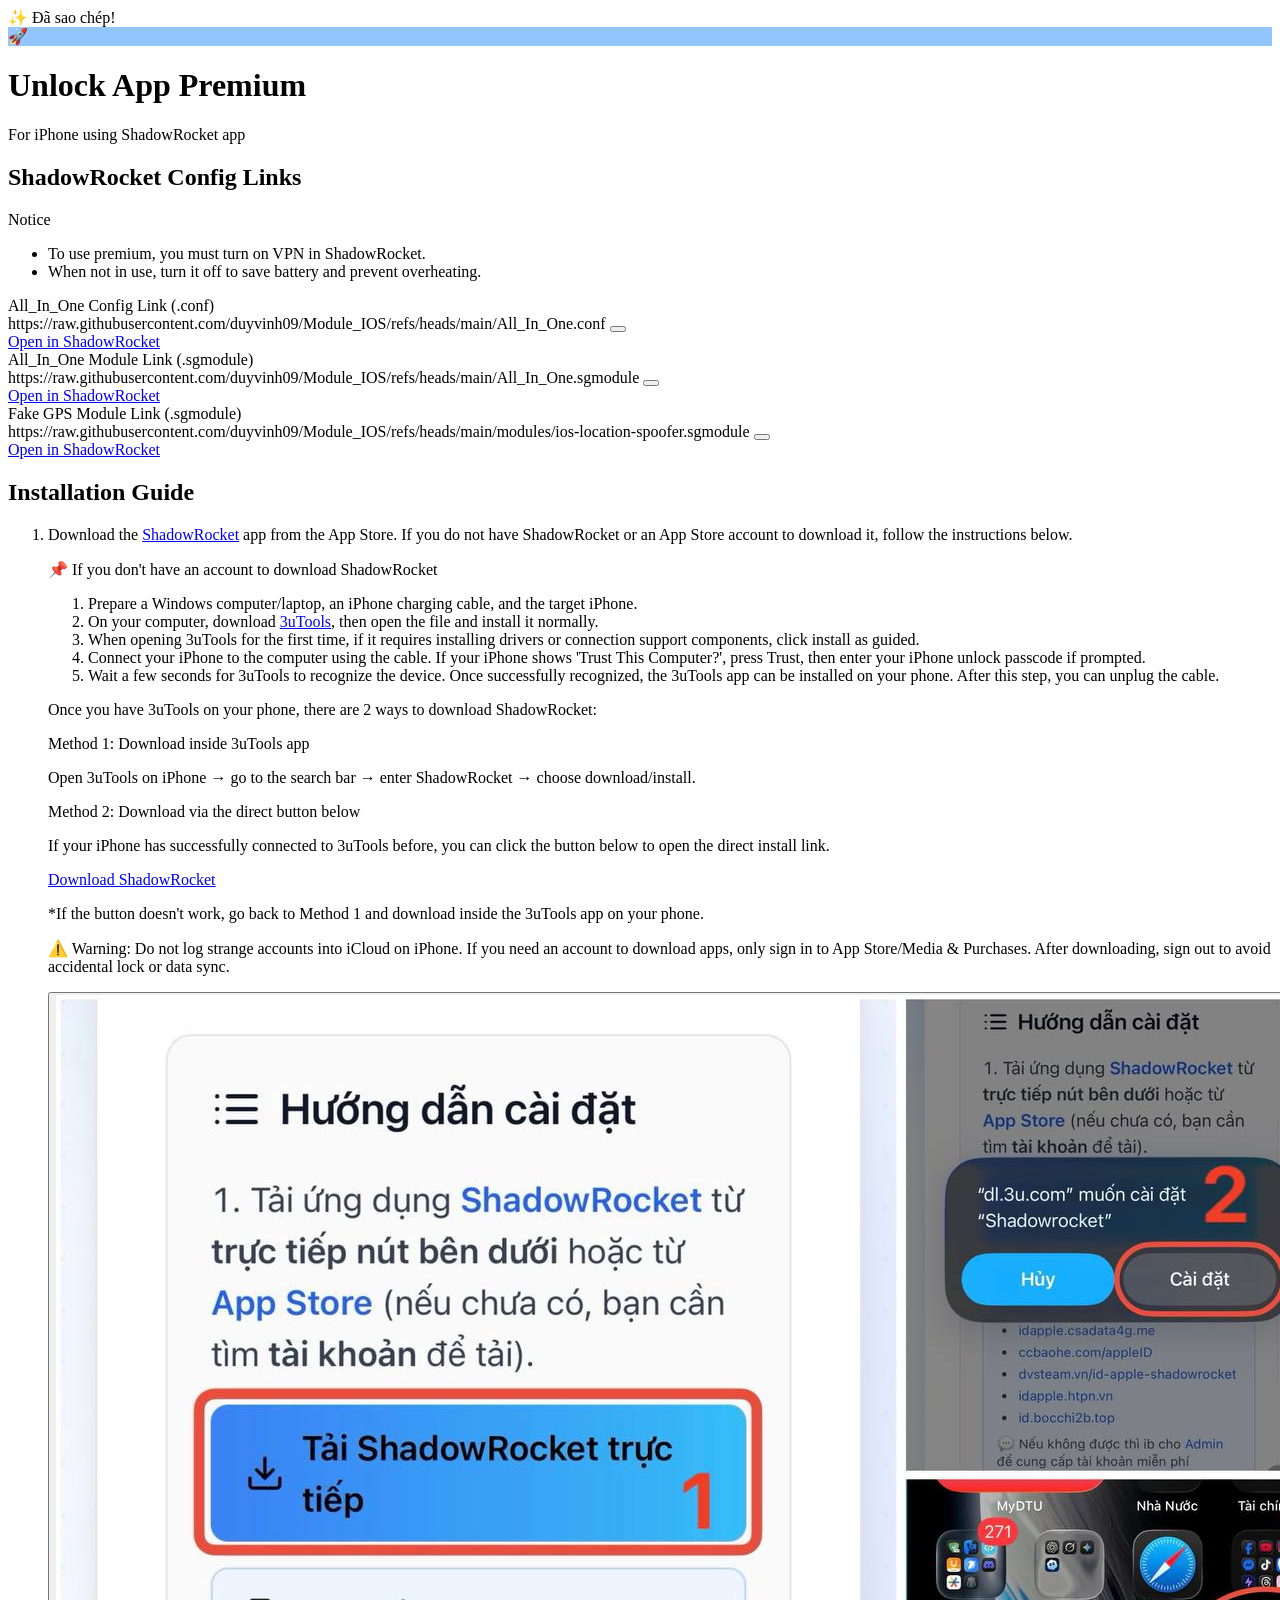
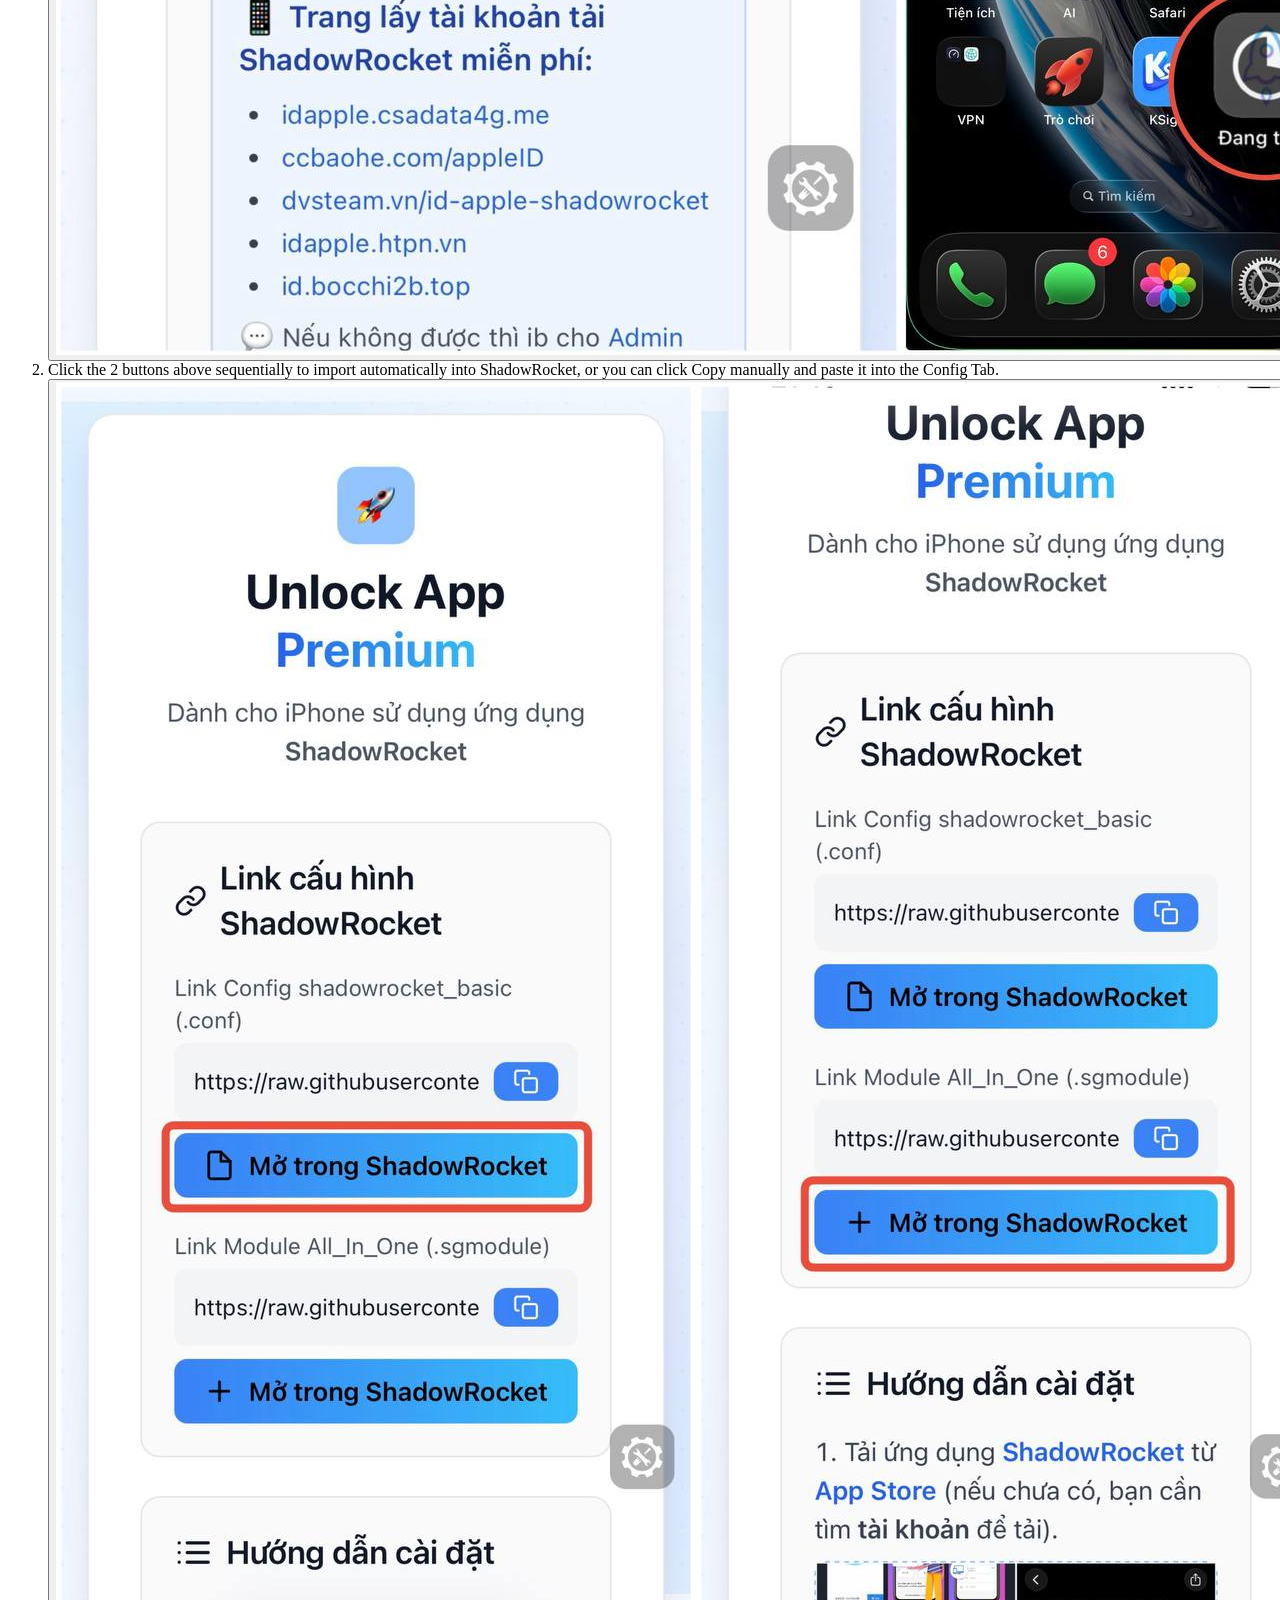
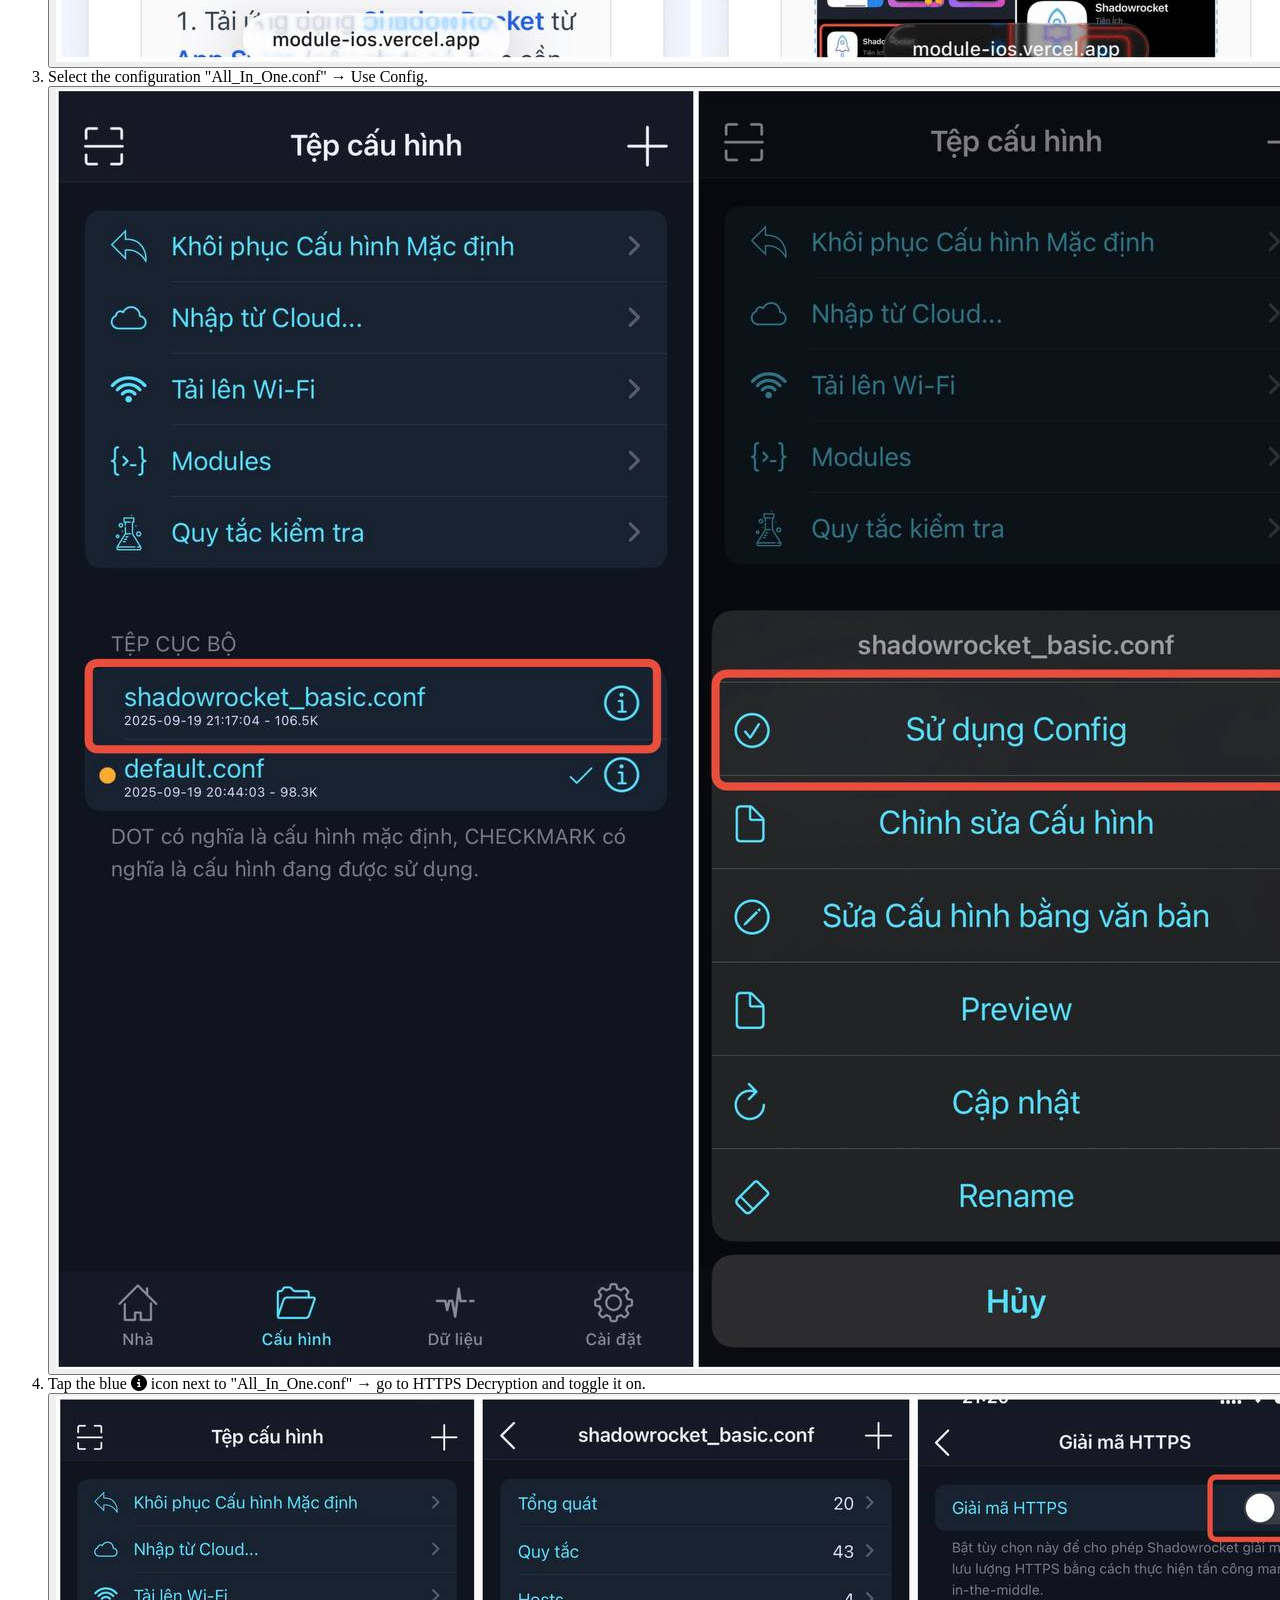
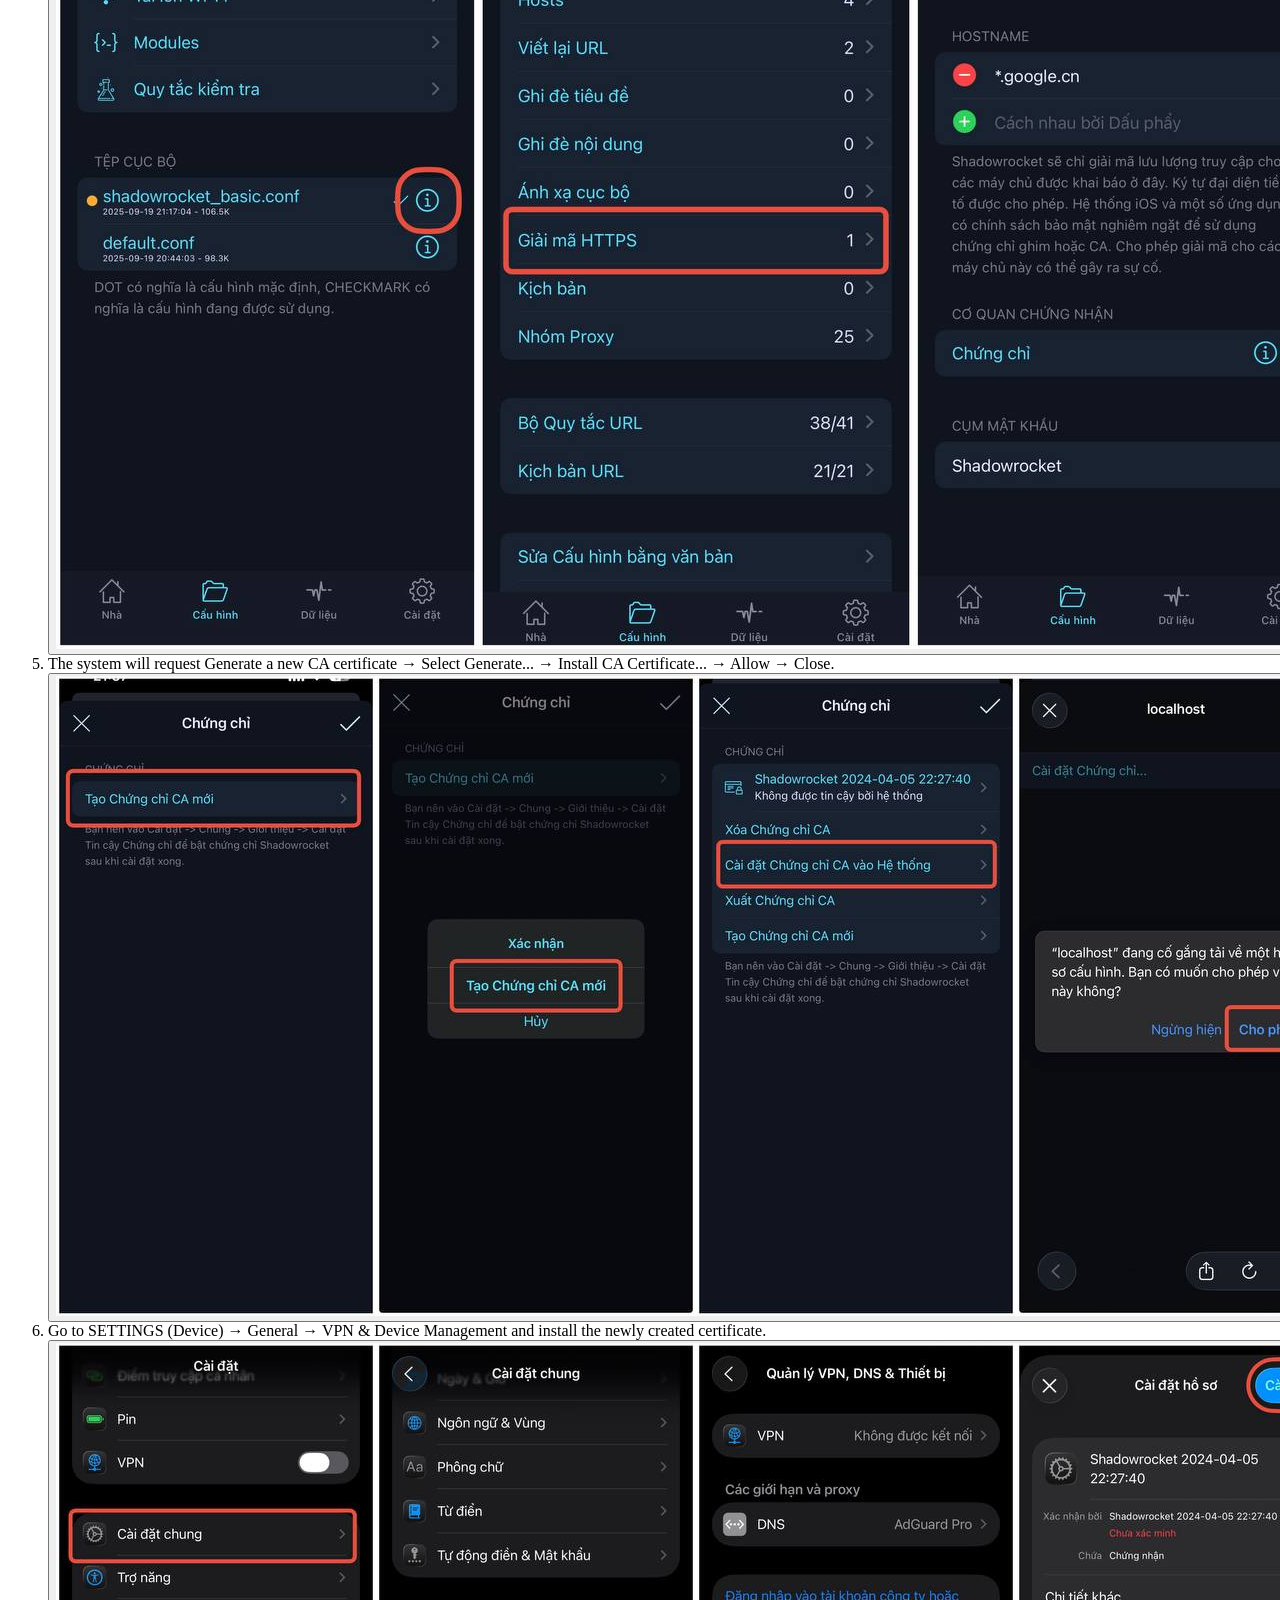
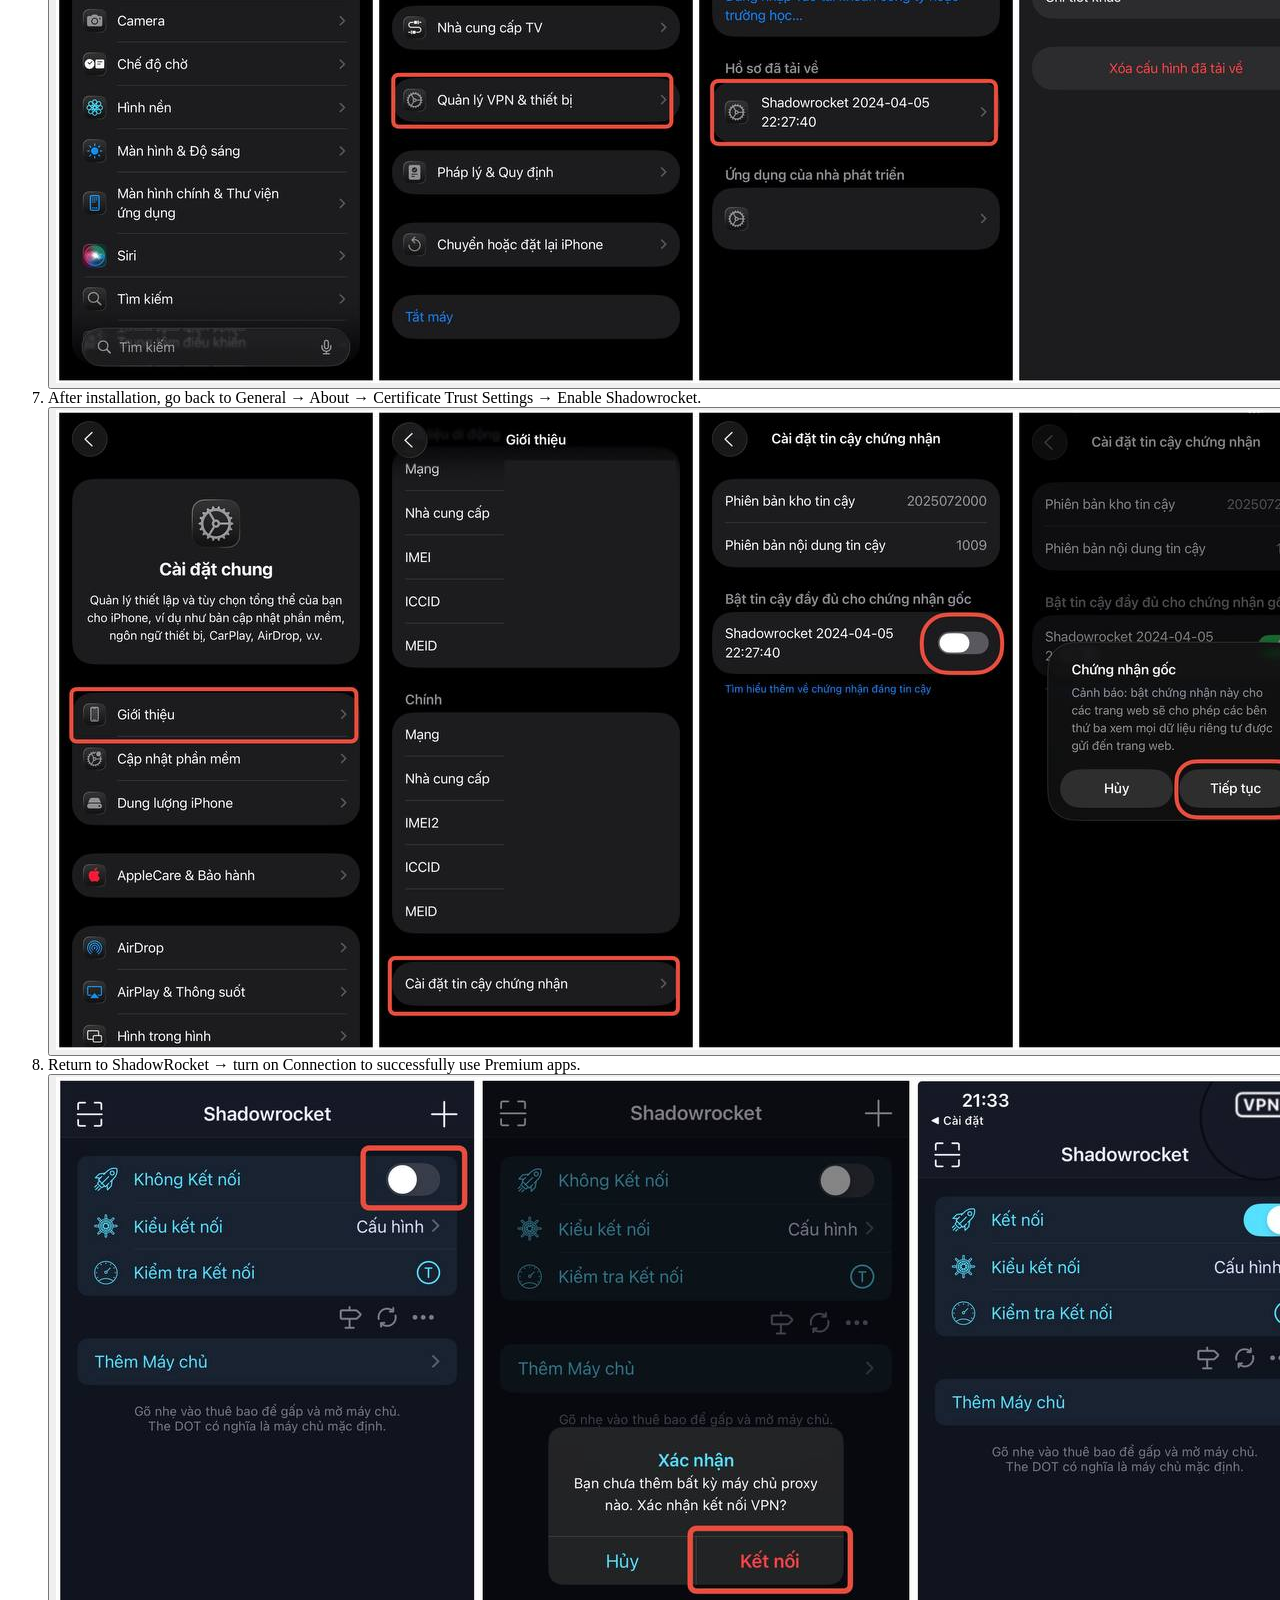
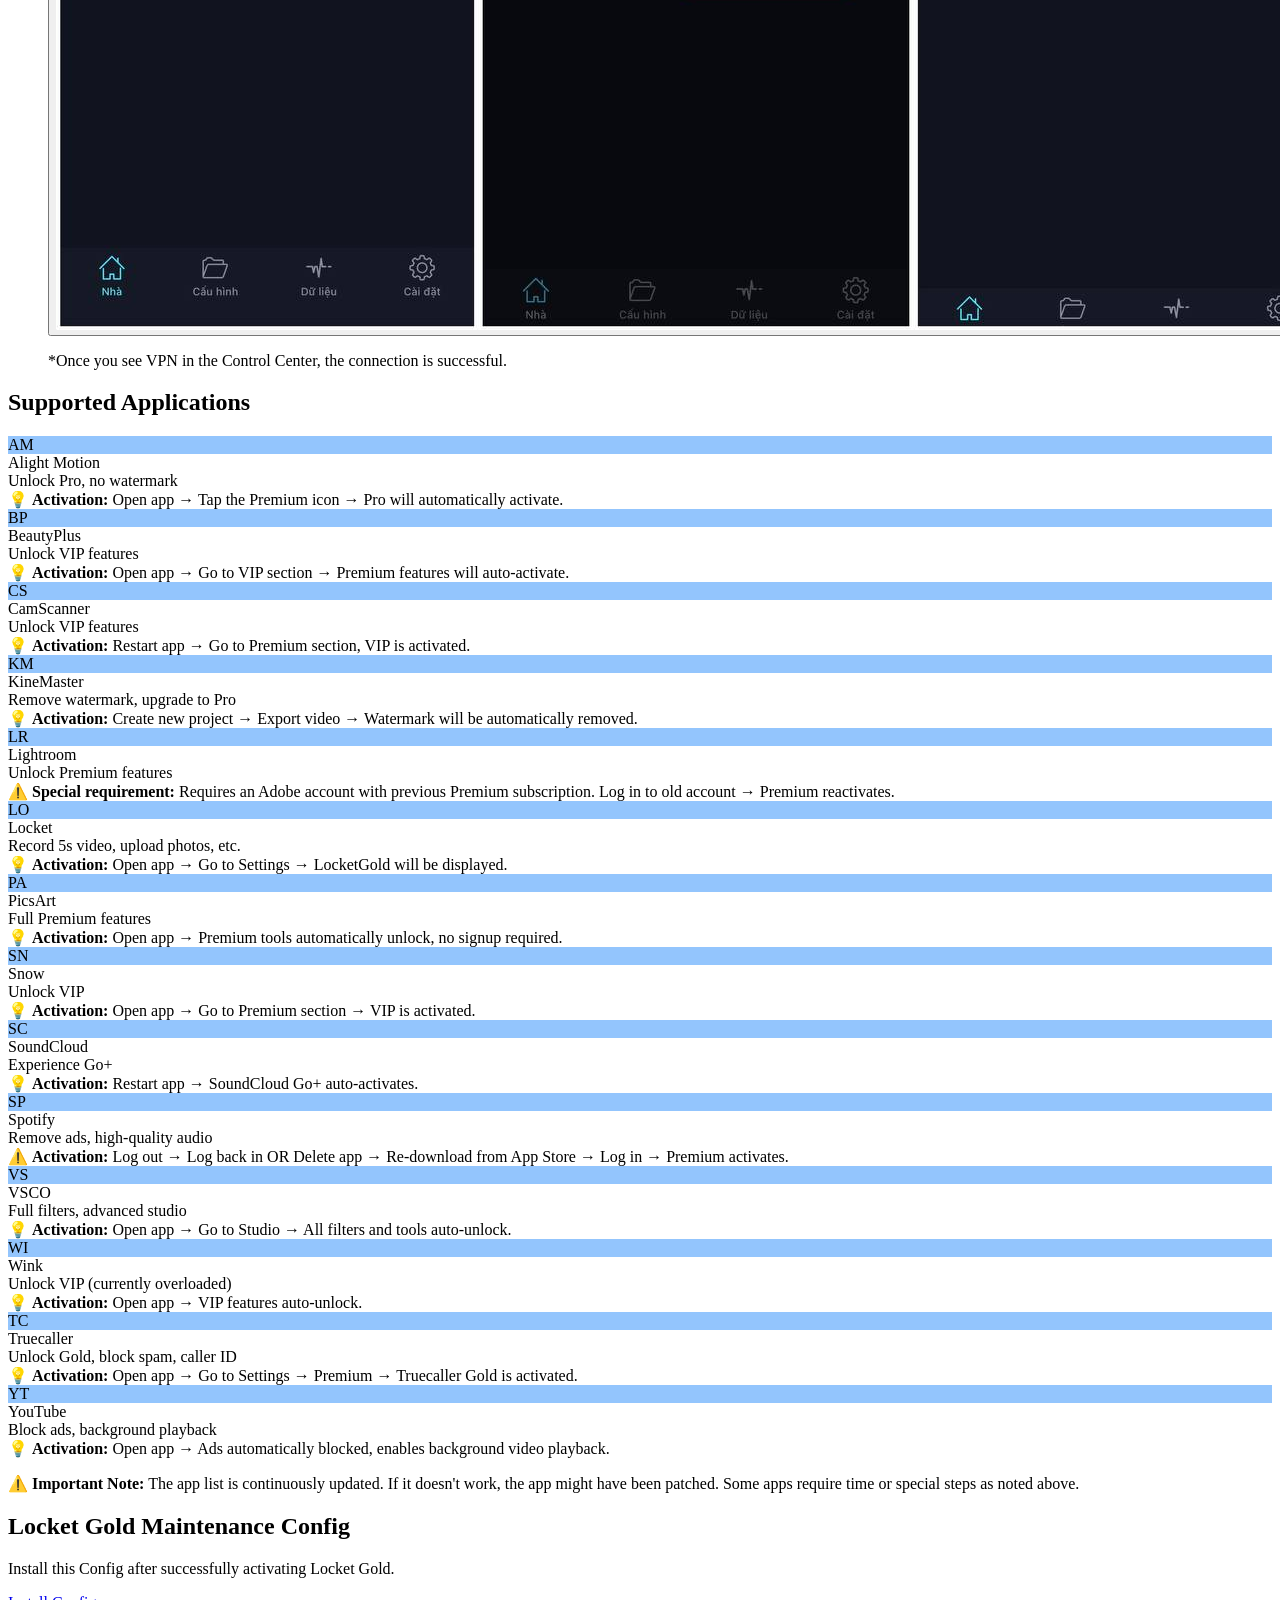
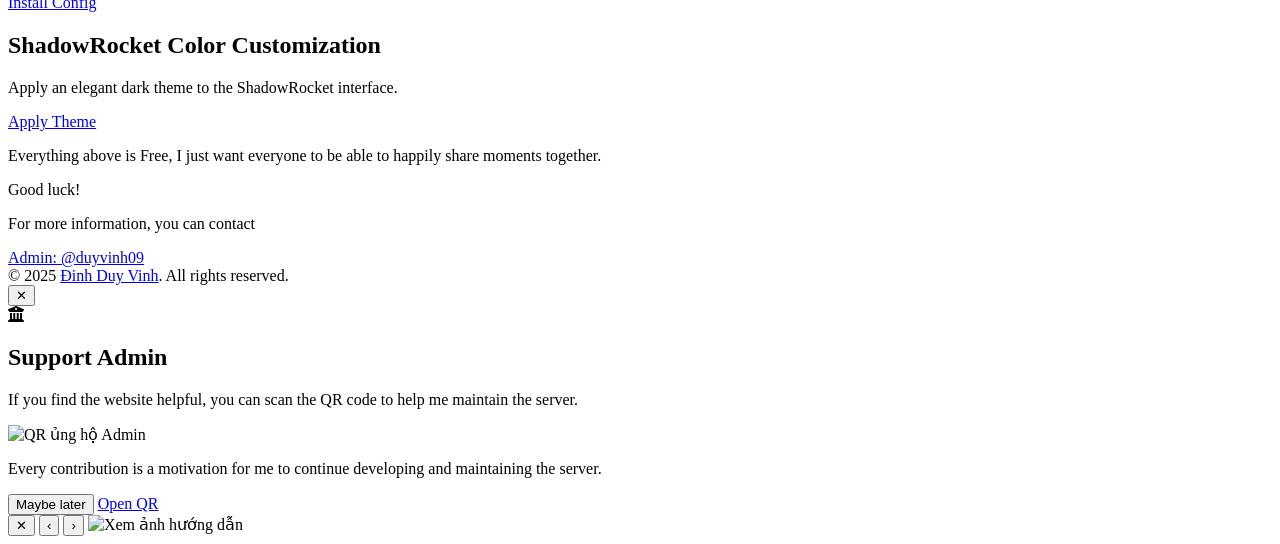
==== index.html @ 84448307 "Replace repository contents with duyvinh09/Module_IOS Copy source main at 9adf3abb4385c85129bcd87008" ====
<!DOCTYPE html>
<html lang="vi">
<head>
    <meta charset="UTF-8">
    <meta name="viewport" content="width=device-width, initial-scale=1.0">
    <title data-i18n="page-title">Unlock App Premium bằng ShadowRocket</title>
    <meta name="description" content="Hướng dẫn Unlock App Premium trên iPhone bằng ShadowRocket với link Config và Module.">
    <meta name="theme-color" content="#2563eb">
    <link rel="icon" type="image/png" href="./assets/img/shadowrocket.webp"/>
    <script src="https://cdn.tailwindcss.com"></script>
    <link href="https://unpkg.com/aos@2.3.1/dist/aos.css" rel="stylesheet">
    <script src="https://unpkg.com/aos@2.3.1/dist/aos.js"></script>
    <script src="https://unpkg.com/feather-icons"></script>
    <link rel="stylesheet" href="https://cdnjs.cloudflare.com/ajax/libs/font-awesome/6.4.0/css/all.min.css">
    <style>
        .copy-btn:hover {
            transform: scale(1.05);
        }
        .copy-btn:active {
            transform: scale(0.95);
        }
        :root {
            --all-in-app: #93c5fd; 
            --all-in-app-strong: #2563eb; 
            --yellow: #fcd34d; 
        }
    </style>
</head>
<body class="bg-gradient-to-b from-blue-50 via-white to-white min-h-screen text-gray-900">

    <!-- Decorative Background -->
    <div class="fixed inset-0 -z-10 overflow-hidden">
        <div class="absolute -top-24 -left-24 w-80 h-80 rounded-full bg-gradient-to-tr from-blue-200 to-sky-200 blur-3xl opacity-50"></div>
        <div class="absolute -bottom-28 -right-24 w-96 h-96 rounded-full bg-gradient-to-tr from-sky-200 to-indigo-200 blur-3xl opacity-50"></div>
        <div class="absolute top-1/3 -right-16 w-64 h-64 rounded-full bg-gradient-to-br from-indigo-200 to-blue-200 blur-3xl opacity-40"></div>
        <div class="absolute inset-0 opacity-30" style="background-image: radial-gradient(circle at 1px 1px, rgba(37,99,235,0.15) 1px, transparent 0); background-size: 24px 24px;"></div>
    </div>

    <!-- Toast Notification -->
    <div id="toast" class="fixed bottom-6 left-1/2 -translate-x-1/2 z-50">
        <div id="toastContent" class="opacity-0 translate-y-2 transition-all duration-300">
            <div class="pointer-events-none bg-gradient-to-r from-blue-500 to-sky-400 text-black rounded-full px-4 py-2 shadow-xl ring-1 ring-blue-300/60 flex items-center gap-2">
                <span class="text-lg">✨</span>
                <span id="toastMessage" class="text-sm font-semibold">Đã sao chép!</span>
            </div>
        </div>
    </div>
    
    <div class="relative z-10 max-w-md mx-auto px-4 py-16">
        <div class="bg-white rounded-2xl p-8 shadow-xl border border-gray-200" data-aos="fade-up">
            <div class="text-center mb-8">
                <div class="mx-auto mb-3 w-12 h-12 rounded-xl flex items-center justify-center" style="background-color: var(--all-in-app)">
                    <span class="text-2xl">🚀</span>
                </div>
                <h1 class="text-3xl font-bold mb-2 text-gray-900">Unlock App <span class="bg-clip-text text-transparent bg-gradient-to-r from-blue-600 to-sky-400">Premium</span></h1>
                <p class="text-gray-600" data-i18n="subtitle">Dành cho iPhone sử dụng ứng dụng <span class="font-semibold">ShadowRocket</span></p>
            </div>

            <div class="space-y-6">
                <!-- Links (Config & Module) -->
                <div class="bg-gray-50 rounded-xl p-5 border border-gray-200">
                    <h2 class="text-xl font-semibold mb-4 flex items-center text-gray-900">
                        <i data-feather="link" class="mr-2"></i> <span data-i18n="config-title">Link cấu hình ShadowRocket</span>
                    </h2>
                    <div class="space-y-5">
                        <!-- Notice -->
                        <div class="rounded-xl p-4 border border-amber-200 bg-amber-50">
                            <div class="flex items-start">
                                <div class="mt-0.5 mr-3">
                                    <div class="w-6 h-6 rounded-md flex items-center justify-center" style="background-color: var(--yellow)">
                                        <i data-feather="alert-triangle" class="w-4 h-4 text-black"></i>
                                    </div>
                                </div>
                                <div class="text-sm text-gray-800">
                                    <p class="font-semibold mb-1" data-i18n="note-title">Lưu ý</p>
                                    <ul class="list-disc pl-5 space-y-1">
                                        <li data-i18n="note-1">Muốn sử dụng premium thì <span class="font-semibold">phải bật VPN trong ShadowRocket</span>.</li>
                                        <li data-i18n="note-2">Không dùng nữa thì <span class="font-semibold">tắt đi</span> để tránh hao pin và nóng máy.</li>
                                    </ul>
                                </div>
                            </div>
                        </div>

                        <!-- Config link -->
                        <div>
                            <label class="block text-sm text-gray-700 font-semibold mb-1" data-i18n="link-all-in-one">Link Config All_In_One (.conf)</label>
                            <div class="flex items-center bg-gray-100 rounded-lg p-3">
                                <span class="flex-1 overflow-x-auto text-sm">https://raw.githubusercontent.com/duyvinh09/Module_IOS/refs/heads/main/All_In_One.conf</span>
                                <button class="copy-btn ml-2 bg-blue-500 hover:bg-blue-600 focus:ring-2 focus:ring-blue-300 focus:outline-none text-white px-3 py-1 rounded-lg transition-all" onclick="copyToClipboard('https://raw.githubusercontent.com/duyvinh09/Module_IOS/refs/heads/main/All_In_One.conf')">
                                    <i data-feather="copy" class="w-4 h-4"></i>
                                </button>
                            </div>
                            <a href="shadowrocket://config/add/https://raw.githubusercontent.com/duyvinh09/Module_IOS/refs/heads/main/All_In_One.conf" class="mt-2 w-full bg-gradient-to-r from-blue-500 to-sky-400 hover:from-blue-600 hover:to-sky-500 focus:ring-2 focus:ring-blue-300 focus:outline-none text-black font-semibold py-2 px-4 rounded-lg transition-all inline-flex items-center justify-center gap-2">
                                <i data-feather="file" class="w-5 h-5"></i>
                                <span data-i18n="btn-open-sr">Mở trong ShadowRocket</span>
                            </a>
                        </div>

                        <!-- Module link -->
                        <div>
                            <label class="block text-sm text-gray-700 font-semibold mb-1" data-i18n="link-module-all">Link Module All_In_One (.sgmodule)</label>
                            <div class="flex items-center bg-gray-100 rounded-lg p-3">
                                <span class="flex-1 overflow-x-auto text-sm">https://raw.githubusercontent.com/duyvinh09/Module_IOS/refs/heads/main/All_In_One.sgmodule</span>
                                <button class="copy-btn ml-2 bg-blue-500 hover:bg-blue-600 focus:ring-2 focus:ring-blue-300 focus:outline-none text-white px-3 py-1 rounded-lg transition-all" onclick="copyToClipboard('https://raw.githubusercontent.com/duyvinh09/Module_IOS/refs/heads/main/All_In_One.sgmodule')">
                                    <i data-feather="copy" class="w-4 h-4"></i>
                                </button>
                            </div>
                            <a href="shadowrocket://install?module=https%3A%2F%2Fraw.githubusercontent.com%2Fduyvinh09%2FModule_IOS%2Frefs%2Fheads%2Fmain%2FAll_In_One.sgmodule" class="mt-2 w-full bg-gradient-to-r from-blue-500 to-sky-400 hover:from-blue-600 hover:to-sky-500 focus:ring-2 focus:ring-blue-300 focus:outline-none text-black font-semibold py-2 px-4 rounded-lg transition-all inline-flex items-center justify-center gap-2">
                                <i data-feather="plus" class="w-5 h-5"></i>
                                <span data-i18n="btn-open-sr">Mở trong ShadowRocket</span>
                            </a>
                        </div>
                        <div>
                            <label class="block text-sm text-gray-700 font-semibold mb-1" data-i18n="link-module-gps">Link Module Fake GPS (.sgmodule)</label>
                            <div class="flex items-center bg-gray-100 rounded-lg p-3">
                                <span class="flex-1 overflow-x-auto text-sm">https://raw.githubusercontent.com/duyvinh09/Module_IOS/refs/heads/main/modules/ios-location-spoofer.sgmodule</span>
                                <button class="copy-btn ml-2 bg-blue-500 hover:bg-blue-600 focus:ring-2 focus:ring-blue-300 focus:outline-none text-white px-3 py-1 rounded-lg transition-all" onclick="copyToClipboard('https://raw.githubusercontent.com/duyvinh09/Module_IOS/refs/heads/main/modules/ios-location-spoofer.sgmodule')">
                                    <i data-feather="copy" class="w-4 h-4"></i>
                                </button>
                            </div>
                            <a href="shadowrocket://install?module=https%3A%2F%2Fraw.githubusercontent.com%2Fduyvinh09%2FModule_IOS%2Frefs%2Fheads%2Fmain%2Fmodules%2Fios-location-spoofer.sgmodule" class="mt-2 w-full bg-gradient-to-r from-blue-500 to-sky-400 hover:from-blue-600 hover:to-sky-500 focus:ring-2 focus:ring-blue-300 focus:outline-none text-black font-semibold py-2 px-4 rounded-lg transition-all inline-flex items-center justify-center gap-2">
                                <i data-feather="plus" class="w-5 h-5"></i>
                                <span data-i18n="btn-open-sr">Mở trong ShadowRocket</span>
                            </a>
                        </div>
                    </div>
                </div>

                <!-- Instruction Steps -->
                <div class="bg-gray-50 rounded-xl p-5 border border-gray-200">
                    <h2 class="text-xl font-semibold mb-4 flex items-center text-gray-900">
                        <i data-feather="list" class="mr-2"></i> <span data-i18n="guide-title">Hướng dẫn cài đặt</span>
                    </h2>
                    <ol class="space-y-6 list-decimal list-inside">
                        
                        <li class="text-gray-700">
                            <span data-i18n="step-1">Tải ứng dụng <a href="https://apps.apple.com/app/id932747118" target="_blank" rel="noopener noreferrer" class="font-semibold text-blue-600">ShadowRocket</a> từ <span class="font-semibold text-blue-600">App Store</span>. Nếu máy bạn chưa có ShadowRocket hoặc chưa có tài khoản App Store để tải, hãy làm theo hướng dẫn bên dưới.</span>

                            <div class="mt-4 rounded-xl p-4 border border-blue-200 bg-blue-50">
                                <p class="text-sm font-semibold text-blue-800 mb-2" data-i18n="no-acc-title">
                                    📌 Trường hợp chưa có tài khoản để tải ShadowRocket
                                </p>

                                <ol class="list-decimal pl-5 space-y-2 text-sm text-gray-700">
                                    <li data-i18n="no-acc-1">Chuẩn bị <span class="font-semibold">máy tính Windows</span> hoặc laptop, <span class="font-semibold">dây cáp sạc iPhone</span> và điện thoại iPhone cần cài.</li>
                                    <li data-i18n="no-acc-2">Trên máy tính, tải phần mềm <a href="https://www.3u.com/" target="_blank" rel="noopener noreferrer" class="font-semibold text-blue-600 hover:underline">3uTools</a> về máy tính, sau đó mở file vừa tải và cài đặt như bình thường.</li>
                                    <li data-i18n="no-acc-3">Khi mở 3uTools lần đầu, nếu phần mềm yêu cầu cài thêm <span class="font-semibold">driver</span> hoặc thành phần hỗ trợ kết nối iPhone, hãy bấm cài đặt theo hướng dẫn của 3uTools.</li>
                                    <li data-i18n="no-acc-4">Dùng dây cáp kết nối iPhone với máy tính. Trên iPhone nếu hiện thông báo <span class="font-semibold">“Tin cậy máy tính này?”</span> thì bấm <span class="font-semibold text-blue-600">Tin cậy</span>, sau đó nhập mật khẩu mở khóa iPhone nếu máy yêu cầu.</li>
                                    <li data-i18n="no-acc-5">Chờ vài giây để 3uTools nhận thiết bị. Khi 3uTools đã nhận iPhone thành công, app 3uTools trên điện thoại có thể được cài về máy. Sau bước này bạn có thể rút dây cáp khỏi máy tính.</li>
                                </ol>

                                <div class="mt-4 p-3 bg-white rounded-lg border border-blue-100">
                                    <p class="text-sm font-semibold text-gray-800 mb-2" data-i18n="after-3u-title">
                                        Sau khi đã có 3uTools trên điện thoại, bạn có 2 cách để tải ShadowRocket:
                                    </p>

                                    <div class="space-y-3 text-sm text-gray-700">
                                        <div>
                                            <p class="font-semibold text-blue-700" data-i18n="method-1-title">Cách 1: Tải trong app 3uTools</p>
                                            <p data-i18n="method-1-desc">Mở app <span class="font-semibold">3uTools</span> trên iPhone → vào ô tìm kiếm → nhập <span class="font-semibold">ShadowRocket</span> → chọn tải/cài đặt app.</p>
                                        </div>

                                        <div>
                                            <p class="font-semibold text-blue-700" data-i18n="method-2-title">Cách 2: Tải bằng nút trực tiếp bên dưới</p>
                                            <p data-i18n="method-2-desc">Nếu iPhone của bạn đã từng kết nối 3uTools thành công, bạn có thể bấm nút bên dưới để mở link cài đặt trực tiếp.</p>
                                        </div>
                                    </div>

                                    <a href="itms-services://?action=download-manifest&url=https://dl.3u.com/plist/2025/09/28/1759023053857_696086.plist" class="mt-3 w-full bg-gradient-to-r from-blue-500 to-sky-400 hover:from-blue-600 hover:to-sky-500 focus:ring-2 focus:ring-blue-300 focus:outline-none text-black font-semibold py-2 px-4 rounded-lg transition-all inline-flex items-center justify-center gap-2">
                                        <i data-feather="download" class="w-5 h-5"></i>
                                        <span data-i18n="btn-dl-sr">Tải ShadowRocket</span>
                                    </a>

                                    <p class="text-xs text-gray-500 italic mt-2" data-i18n="dl-note-fail">
                                        *Nếu bấm nút không chạy, hãy quay lại Cách 1 và tải trong app 3uTools trên điện thoại.
                                    </p>
                                </div>

                                <div class="mt-4 p-3 bg-amber-50 rounded-lg border border-amber-200">
                                    <p class="text-xs text-amber-800" data-i18n="dl-warning">
                                        ⚠️ Lưu ý: Không nên đăng nhập tài khoản lạ vào mục iCloud trên iPhone. Nếu cần dùng tài khoản hỗ trợ tải app, chỉ đăng nhập trong phần App Store/Phương tiện & Mục mua, sau khi tải xong nên đăng xuất để tránh lỗi khóa máy hoặc đồng bộ dữ liệu ngoài ý muốn.
                                    </p>
                                </div>
                            </div>
                            <div class="mt-2 w-full rounded-lg border border-dashed border-blue-300 bg-blue-50/40 flex items-center justify-center text-xs text-gray-500">
                                <button type="button" class="block w-full" onclick="openImageModalAt(0)">
                                    <img src="./assets/steps/downloadShadowRocket.jpg" alt="Tải ShadowRocket" class="w-full h-auto max-h-64 object-contain rounded-lg">
                                </button>
                            </div>
                        </li>

                        <li class="text-gray-700">
                            <span data-i18n="step-2">Bấm vào lần lượt <span class="font-semibold text-blue-600">2 nút ở trên</span> để nhập tự động vào app <span class="font-semibold">ShadowRocket</span>, hoặc có thể bấm <span class="font-semibold">Sao chép</span> thủ công và dán vào ở <span class="font-semibold text-blue-600">Tab Cấu Hình</span>.</span>
                            <div class="mt-2 w-full rounded-lg border border-dashed border-blue-300 bg-blue-50/40 flex items-center justify-center text-xs text-gray-500">
                                <button type="button" class="block w-full" onclick="openImageModalAt(2)">
                                    <img src="./assets/steps/step2.jpg" alt="Hướng dẫn bước 2" class="w-full h-auto max-h-64 object-contain rounded-lg">
                                </button>
                            </div>
                        </li>
                        <li class="text-gray-700">
                            <span data-i18n="step-3">Chọn cấu hình <span class="font-semibold text-blue-600">"All_In_One.conf"</span> → <span class="font-semibold">Sử dụng Config</span>.</span>
                            <div class="mt-2 w-full rounded-lg border border-dashed border-blue-300 bg-blue-50/40 flex items-center justify-center text-xs text-gray-500">
                                <button type="button" class="block w-full" onclick="openImageModalAt(3)">
                                    <img src="./assets/steps/step3.jpg" alt="Hướng dẫn bước 3" class="w-full h-auto max-h-64 object-contain rounded-lg">
                                </button>
                            </div>
                        </li>
                        <li class="text-gray-700">
                            <span data-i18n="step-4">Nhấn vào biểu tượng chữ <i class="fas fa-info-circle text-blue-600"></i> màu xanh cạnh cấu hình <span class="font-semibold text-blue-600">"All_In_One.conf"</span> → vào mục <span class="font-semibold text-blue-600">Giải mã HTTPS</span> và bật <span class="font-semibold">Giải mã HTTPS</span> lên.</span>
                            <div class="mt-2 w-full rounded-lg border border-dashed border-blue-300 bg-blue-50/40 flex items-center justify-center text-xs text-gray-500">
                                <button type="button" class="block w-full" onclick="openImageModalAt(4)">
                                    <img src="./assets/steps/step4.jpg" alt="Hướng dẫn bước 4" class="w-full h-auto max-h-64 object-contain rounded-lg">
                                </button>
                            </div>
                        </li>
                        <li class="text-gray-700">
                            <span data-i18n="step-5">Hệ thống yêu cầu <span class="font-semibold text-blue-600">Tạo chứng chỉ CA mới</span> → Chọn <span class="font-semibold">Tạo chứng chỉ CA mới</span> → <span class="font-semibold">Cài đặt Chứng chỉ CA vào Hệ thống</span> → <span class="font-semibold">Cho phép</span> → <span class="font-semibold">Đóng</span>.</span>
                            <div class="mt-2 w-full rounded-lg border border-dashed border-blue-300 bg-blue-50/40 flex items-center justify-center text-xs text-gray-500">
                                <button type="button" class="block w-full" onclick="openImageModalAt(5)">
                                    <img src="./assets/steps/step5.jpg" alt="Hướng dẫn bước 5" class="w-full h-auto max-h-64 object-contain rounded-lg">
                                </button>
                            </div>
                        </li>
                        <li class="text-gray-700">
                            <span data-i18n="step-6">Vào <span class="font-semibold text-blue-600">CÀI ĐẶT (Trên máy)</span> → <span class="font-semibold">Cài đặt chung</span> → <span class="font-semibold text-blue-600">Quản lý VPN & Thiết bị</span> rồi tiến hành <span class="font-semibold">cài đặt chứng chỉ</span> vừa tạo.</span>
                            <div class="mt-2 w-full rounded-lg border border-dashed border-blue-300 bg-blue-50/40 flex items-center justify-center text-xs text-gray-500">
                                <button type="button" class="block w-full" onclick="openImageModalAt(6)">
                                    <img src="./assets/steps/step6.jpg" alt="Hướng dẫn bước 6" class="w-full h-auto max-h-64 object-contain rounded-lg">
                                </button>
                            </div>
                        </li>
                        <li class="text-gray-700">
                            <span data-i18n="step-7">Sau khi cài đặt xong, vào tiếp mục <span class="font-semibold text-blue-600">Cài đặt chung</span> → <span class="font-semibold">Giới thiệu</span> → <span class="font-semibold text-blue-600">Cài đặt tin cậy chứng nhận</span> → Sau đó <span class="font-semibold">bật mục Shadowrocket</span> mới tải lên.</span>
                            <div class="mt-2 w-full rounded-lg border border-dashed border-blue-300 bg-blue-50/40 flex items-center justify-center text-xs text-gray-500">
                                <button type="button" class="block w-full" onclick="openImageModalAt(7)">
                                    <img src="./assets/steps/step7.jpg" alt="Hướng dẫn bước 7" class="w-full h-auto max-h-64 object-contain rounded-lg">
                                </button>
                            </div>
                        </li>
                        <li class="text-gray-700">
                            <span data-i18n="step-8">Quay lại app <span class="font-semibold text-blue-600">ShadowRocket</span> → <span class="font-semibold">bật Kết nối</span> là sử dụng các app <span class="font-semibold text-blue-600">Premium</span> thành công.</span>
                            <div class="mt-2 w-full rounded-lg border border-dashed border-blue-300 bg-blue-50/40 flex items-center justify-center text-xs text-gray-500">
                                <button type="button" class="block w-full" onclick="openImageModalAt(8)">
                                    <img src="./assets/steps/step8.jpg" alt="Hướng dẫn bước 8" class="w-full h-auto max-h-64 object-contain rounded-lg">
                                </button>
                            </div>
                            <p class="text-xs text-gray-500 italic mt-2" data-i18n="step-8-note">*Sau khi thấy chữ <span class="font-semibold text-blue-600">VPN</span> trên <span class="text-blue-600">Trung tâm điều khiển</span> là đã kết nối thành công</p>
                        </li>
                    </ol>
                </div>
            </div>

            <!-- Supported Apps -->
            <div class="mt-6 bg-gray-50 rounded-xl p-5 border border-gray-200">
                <h2 class="text-xl font-semibold mb-4 flex items-center text-gray-900">
                    <i data-feather="smartphone" class="mr-2"></i> <span data-i18n="apps-title">Ứng dụng được hỗ trợ</span>
                </h2>
                <div class="grid grid-cols-1 gap-4">
                    <!-- Alight Motion -->
                    <div class="p-4 rounded-lg border border-gray-200 bg-white">
                        <div class="flex items-center gap-3 mb-2">
                            <div class="w-10 h-10 rounded-lg flex items-center justify-center text-sm font-bold" style="background-color: var(--all-in-app)">AM</div>
                            <div>
                                <div class="font-semibold text-gray-900">Alight Motion</div>
                                <div class="text-xs text-gray-600" data-i18n="app-am-desc">Mở khoá Pro, không watermark</div>
                            </div>
                        </div>
                        <div class="text-xs text-gray-500 bg-blue-50 p-2 rounded border-l-4 border-blue-300" data-i18n="app-am-act">
                            💡 <strong>Cách kích hoạt:</strong> Mở app → Bấm vào biểu tượng Premium → Sẽ tự động kích hoạt Pro.
                        </div>
                    </div>
                    
                    <!-- BeautyPlus -->
                    <div class="p-4 rounded-lg border border-gray-200 bg-white">
                        <div class="flex items-center gap-3 mb-2">
                            <div class="w-10 h-10 rounded-lg flex items-center justify-center text-sm font-bold" style="background-color: var(--all-in-app)">BP</div>
                            <div>
                                <div class="font-semibold text-gray-900">BeautyPlus</div>
                                <div class="text-xs text-gray-600" data-i18n="app-bp-desc">Mở khoá tính năng Vip</div>
                            </div>
                        </div>
                        <div class="text-xs text-gray-500 bg-blue-50 p-2 rounded border-l-4 border-blue-300" data-i18n="app-bp-act">
                            💡 <strong>Cách kích hoạt:</strong> Mở app → Vào phần VIP → Tự động kích hoạt các tính năng Premium.
                        </div>
                    </div>
                    
                    <!-- CamScanner -->
                    <div class="p-4 rounded-lg border border-gray-200 bg-white">
                        <div class="flex items-center gap-3 mb-2">
                            <div class="w-10 h-10 rounded-lg flex items-center justify-center text-sm font-bold" style="background-color: var(--all-in-app)">CS</div>
                            <div>
                                <div class="font-semibold text-gray-900">CamScanner</div>
                                <div class="text-xs text-gray-600" data-i18n="app-cs-desc">Mở khoá tính năng Vip</div>
                            </div>
                        </div>
                        <div class="text-xs text-gray-500 bg-blue-50 p-2 rounded border-l-4 border-blue-300" data-i18n="app-cs-act">
                            💡 <strong>Cách kích hoạt:</strong> Khởi động lại app → Vào mục Premium sẽ thấy đã kích hoạt VIP.
                        </div>
                    </div>
                    
                    <!-- KineMaster -->
                    <div class="p-4 rounded-lg border border-gray-200 bg-white">
                        <div class="flex items-center gap-3 mb-2">
                            <div class="w-10 h-10 rounded-lg flex items-center justify-center text-sm font-bold" style="background-color: var(--all-in-app)">KM</div>
                            <div>
                                <div class="font-semibold text-gray-900">KineMaster</div>
                                <div class="text-xs text-gray-600" data-i18n="app-km-desc">Xoá watermark, lên pro</div>
                            </div>
                        </div>
                        <div class="text-xs text-gray-500 bg-blue-50 p-2 rounded border-l-4 border-blue-300" data-i18n="app-km-act">
                            💡 <strong>Cách kích hoạt:</strong> Tạo project mới → Xuất video → Watermark sẽ tự động bị loại bỏ.
                        </div>
                    </div>
                    
                    <!-- Lightroom -->
                    <div class="p-4 rounded-lg border border-gray-200 bg-white">
                        <div class="flex items-center gap-3 mb-2">
                            <div class="w-10 h-10 rounded-lg flex items-center justify-center text-sm font-bold" style="background-color: var(--all-in-app)">LR</div>
                            <div>
                                <div class="font-semibold text-gray-900">Lightroom</div>
                                <div class="text-xs text-gray-600" data-i18n="app-lr-desc">Mở khoá cao cấp</div>
                            </div>
                        </div>
                        <div class="text-xs text-gray-500 bg-amber-50 p-2 rounded border-l-4 border-amber-300" data-i18n="app-lr-act">
                            ⚠️ <strong>Yêu cầu đặc biệt:</strong> Cần có tài khoản Adobe đã từng đăng ký Premium trước đó. Đăng nhập vào tài khoản cũ → Tự động kích hoạt lại Premium.
                        </div>
                    </div>
                    
                    <!-- Locket -->
                    <div class="p-4 rounded-lg border border-gray-200 bg-white">
                        <div class="flex items-center gap-3 mb-2">
                            <div class="w-10 h-10 rounded-lg flex items-center justify-center text-sm font-bold" style="background-color: var(--all-in-app)">LO</div>
                            <div>
                                <div class="font-semibold text-gray-900">Locket</div>
                                <div class="text-xs text-gray-600" data-i18n="app-lo-desc">Quay vd 5s, up ảnh,...</div>
                            </div>
                        </div>
                        <div class="text-xs text-gray-500 bg-blue-50 p-2 rounded border-l-4 border-blue-300" data-i18n="app-lo-act">
                            💡 <strong>Cách kích hoạt:</strong> Mở app → Vào Settings → Thấy đã hiển thị LocketGold.
                        </div>
                    </div>
                    
                    <!-- PicsArt -->
                    <div class="p-4 rounded-lg border border-gray-200 bg-white">
                        <div class="flex items-center gap-3 mb-2">
                            <div class="w-10 h-10 rounded-lg flex items-center justify-center text-sm font-bold" style="background-color: var(--all-in-app)">PA</div>
                            <div>
                                <div class="font-semibold text-gray-900">PicsArt</div>
                                <div class="text-xs text-gray-600" data-i18n="app-pa-desc">Premium đầy đủ tính năng</div>
                            </div>
                        </div>
                        <div class="text-xs text-gray-500 bg-blue-50 p-2 rounded border-l-4 border-blue-300" data-i18n="app-pa-act">
                            💡 <strong>Cách kích hoạt:</strong> Mở app → Các tool Premium sẽ tự động mở khoá, không cần đăng ký.
                        </div>
                    </div>
                    
                    <!-- Snow -->
                    <div class="p-4 rounded-lg border border-gray-200 bg-white">
                        <div class="flex items-center gap-3 mb-2">
                            <div class="w-10 h-10 rounded-lg flex items-center justify-center text-sm font-bold" style="background-color: var(--all-in-app)">SN</div>
                            <div>
                                <div class="font-semibold text-gray-900">Snow</div>
                                <div class="text-xs text-gray-600" data-i18n="app-sn-desc">Mở khoá Vip</div>
                            </div>
                        </div>
                        <div class="text-xs text-gray-500 bg-blue-50 p-2 rounded border-l-4 border-blue-300" data-i18n="app-sn-act">
                            💡 <strong>Cách kích hoạt:</strong> Mở app → Vào phần Premium → Sẽ thấy đã kích hoạt VIP.
                        </div>
                    </div>
                    
                    <!-- SoundCloud Go+ -->
                    <div class="p-4 rounded-lg border border-gray-200 bg-white">
                        <div class="flex items-center gap-3 mb-2">
                            <div class="w-10 h-10 rounded-lg flex items-center justify-center text-sm font-bold" style="background-color: var(--all-in-app)">SC</div>
                            <div>
                                <div class="font-semibold text-gray-900">SoundCloud</div>
                                <div class="text-xs text-gray-600" data-i18n="app-sc-desc">Trải nghiệm Go+</div>
                            </div>
                        </div>
                        <div class="text-xs text-gray-500 bg-blue-50 p-2 rounded border-l-4 border-blue-300" data-i18n="app-sc-act">
                            💡 <strong>Cách kích hoạt:</strong> Khởi động lại app → Tự động kích hoạt SoundCloud Go+.
                        </div>
                    </div>
                    
                    <!-- Spotify -->
                    <div class="p-4 rounded-lg border border-gray-200 bg-white">
                        <div class="flex items-center gap-3 mb-2">
                            <div class="w-10 h-10 rounded-lg flex items-center justify-center text-sm font-bold" style="background-color: var(--all-in-app)">SP</div>
                            <div>
                                <div class="font-semibold text-gray-900">Spotify</div>
                                <div class="text-xs text-gray-600" data-i18n="app-sp-desc">Loại bỏ quảng cáo, nghe nhạc chất lượng cao</div>
                            </div>
                        </div>
                        <div class="text-xs text-gray-500 bg-amber-50 p-2 rounded border-l-4 border-amber-300" data-i18n="app-sp-act">
                            ⚠️ <strong>Cách kích hoạt:</strong> Đăng xuất tài khoản → Đăng nhập lại HOẶC xoá app → Tải lại từ App Store → Đăng nhập → Premium sẽ kích hoạt.
                        </div>
                    </div>
                    
                    <!-- VSCO -->
                    <div class="p-4 rounded-lg border border-gray-200 bg-white">
                        <div class="flex items-center gap-3 mb-2">
                            <div class="w-10 h-10 rounded-lg flex items-center justify-center text-sm font-bold" style="background-color: var(--all-in-app)">VS</div>
                            <div>
                                <div class="font-semibold text-gray-900">VSCO</div>
                                <div class="text-xs text-gray-600" data-i18n="app-vs-desc">Filter full, studio nâng cao</div>
                            </div>
                        </div>
                        <div class="text-xs text-gray-500 bg-blue-50 p-2 rounded border-l-4 border-blue-300" data-i18n="app-vs-act">
                            💡 <strong>Cách kích hoạt:</strong> Mở app → Vào Studio → All filters và tools sẽ tự động unlock.
                        </div>
                    </div>
                    
                    <!-- Wink -->
                    <div class="p-4 rounded-lg border border-gray-200 bg-white">
                        <div class="flex items-center gap-3 mb-2">
                            <div class="w-10 h-10 rounded-lg flex items-center justify-center text-sm font-bold" style="background-color: var(--all-in-app)">WI</div>
                            <div>
                                <div class="font-semibold text-gray-900">Wink</div>
                                <div class="text-xs text-gray-600" data-i18n="app-wi-desc">Mở khoá Vip (hiện quá tải)</div>
                            </div>
                        </div>
                        <div class="text-xs text-gray-500 bg-blue-50 p-2 rounded border-l-4 border-blue-300" data-i18n="app-wi-act">
                            💡 <strong>Cách kích hoạt:</strong> Mở app → Các feature VIP sẽ tự động mở khoá.
                        </div>
                    </div>
                    
                    <!-- Truecaller -->
                    <div class="p-4 rounded-lg border border-gray-200 bg-white">
                        <div class="flex items-center gap-3 mb-2">
                            <div class="w-10 h-10 rounded-lg flex items-center justify-center text-sm font-bold" style="background-color: var(--all-in-app)">TC</div>
                            <div>
                                <div class="font-semibold text-gray-900">Truecaller</div>
                                <div class="text-xs text-gray-600" data-i18n="app-tc-desc">Mở khoá Gold, chặn spam, caller ID</div>
                            </div>
                        </div>
                        <div class="text-xs text-gray-500 bg-blue-50 p-2 rounded border-l-4 border-blue-300" data-i18n="app-tc-act">
                            💡 <strong>Cách kích hoạt:</strong> Mở app → Vào Settings → Premium → Sẽ thấy Truecaller Gold đã kích hoạt.
                        </div>
                    </div>
                    
                    <!-- YouTube -->
                    <div class="p-4 rounded-lg border border-gray-200 bg-white">
                        <div class="flex items-center gap-3 mb-2">
                            <div class="w-10 h-10 rounded-lg flex items-center justify-center text-sm font-bold" style="background-color: var(--all-in-app)">YT</div>
                            <div>
                                <div class="font-semibold text-gray-900">YouTube</div>
                                <div class="text-xs text-gray-600" data-i18n="app-yt-desc">Chặn quảng cáo, tính năng phát nền</div>
                            </div>
                        </div>
                        <div class="text-xs text-gray-500 bg-blue-50 p-2 rounded border-l-4 border-blue-300" data-i18n="app-yt-act">
                            💡 <strong>Cách kích hoạt:</strong> Mở app → Quảng cáo sẽ tự động bị chặn, có thể phát video khi tắt màn hình.
                        </div>
                    </div>
                </div>
                <div class="mt-4 p-3 bg-red-50 rounded-lg border border-red-200">
                    <p class="text-sm text-red-700 flex items-start gap-2">
                        <span class="text-red-500 mt-0.5">⚠️</span>
                        <span data-i18n="app-warning"><strong>Lưu ý quan trọng:</strong> Danh sách các app sẽ được cập nhật liên tục. Nếu sử dụng không được, có thể App đó đã bị Fix. Một số app có thể cần thời gian để kích hoạt hoặc yêu cầu thao tác đặc biệt như đã ghi ở trên.</span>
                    </p>
                </div>
            </div>
            
            <!-- Locket Config Link -->
            <div class="mt-6 bg-gray-50 rounded-xl p-5 border border-gray-200">
                <h2 class="text-xl font-semibold mb-3 flex items-center text-gray-900">
                    <i data-feather="heart" class="mr-2"></i> <span data-i18n="locket-cfg-title">Config duy trì Locket Gold</span>
                </h2>
                <p class="text-sm text-gray-600 mb-4" data-i18n="locket-cfg-desc">Cài đặt Config này sau khi đã kích hoạt Locket Gold thành công.</p>
                <a href="assets/LocketGold.mobileconfig" download class="w-full bg-gradient-to-r from-amber-400 to-yellow-300 hover:from-amber-600 hover:to-amber-500 focus:ring-2 focus:ring-amber-300 focus:outline-none text-black font-semibold py-2 px-4 rounded-lg transition-all inline-flex items-center justify-center gap-2">
                    <i data-feather="settings" class="w-5 h-5"></i>
                    <span data-i18n="btn-install-cfg">Cài đặt Config</span>
                </a>
            </div>

            <!-- ShadowRocket Color Customization -->
            <div class="mt-6 bg-gray-50 rounded-xl p-5 border border-gray-200">
                <h2 class="text-xl font-semibold mb-3 flex items-center text-gray-900">
                    <i data-feather="sliders" class="mr-2"></i> <span data-i18n="theme-title">Tùy biến màu sắc ShadowRocket</span>
                </h2>
                <p class="text-sm text-gray-600 mb-4" data-i18n="theme-desc">Áp dụng bộ màu tối tinh tế cho giao diện ShadowRocket.</p>
                <a href="shadowrocket://color?NavigationBarColor=%23151A25&NavigationBar2Color=%2310141D&NavigationBarTextColor=%23F0F0FF&NavigationBar2TextColor=%23F0F0FF&TabBarColor=%23151A25&TabBarBorderColor=%2300000000&TabBarSelectedColor=%2355E0FF&TabBarUnselectedColor=%238B8B99&TableBackgroundColor=%2310141D&TableCellBackgroundColor=%231A2230&TableCellSelectedBackgroundColor=%232A3447&TableSeparatorColor=%233A3A50&TextFieldTextColor=%23F0F0FF&PlaceholderColor=%239999AA&TextLabelTextColor=%2355E0FF&DetailLabelTextColor=%23E0E0FF&TextLabelDeleteColor=%23FF5555&HeaderFooterTextColor=%237A7A8A&SearchFieldBackgroundColor=%231A2230&IndicatorColor=%2355E0FF&ButtonIconColor=%2355E0FF&ButtonNormalColor=%23F0F0FF&ButtonNormal2Color=%23CCE6FF&ButtonNormal3Color=%237A7A8A&ButtonHighlightedColor=%2399E0FF&ButtonHighlighted2Color=%23FFFFFF&ButtonHighlighted3Color=%2355E0FF&ButtonDisabledColor=%23606070&PingSuccessTextColor=%2300E0A0&PingTimeoutTextColor=%23FF5555&DefaultDotColor=%23FFAA33&HUDBackgroundColor=%232A3447&v=1.0" class="w-full bg-gradient-to-r from-blue-500 to-sky-400 hover:from-blue-600 hover:to-sky-500 focus:ring-2 focus:ring-blue-300 focus:outline-none text-black font-semibold py-2 px-4 rounded-lg transition-all inline-flex items-center justify-center gap-2">
                    <i data-feather="droplet" class="w-5 h-5"></i>
                    <span data-i18n="btn-apply-theme">Áp dụng bộ màu</span>
                </a>
            </div>

            <!-- Free Message -->
            <div class="mt-6 bg-gradient-to-r from-green-50 to-blue-50 rounded-xl p-4 border border-green-200 text-center">
                <p class="text-sm text-gray-700" data-i18n="free-msg">
                    <span class="font-semibold text-green-600">Mọi thứ bên trên đều Free</span>, mình chỉ muốn mọi người có thể <span class="font-semibold text-blue-600">vui vẻ chia sẻ</span> với nhau các khoảnh khắc.
                </p>
            </div>

            <!-- Contact Info -->
            <div class="mt-4 bg-gradient-to-r from-purple-50 to-pink-50 rounded-xl p-4 border border-purple-200 text-center">
                <p class="text-sm text-gray-700 mb-2" data-i18n="gl-msg">
                    <span class="font-semibold text-purple-600">Chúc các bạn may mắn.</span>
                </p>
                <p class="text-xs text-gray-600 mb-2" data-i18n="contact-msg">Mọi thông tin cần có thể liên hệ</p>
                <a href="https://t.me/duyvinh09" target="_blank" rel="noopener noreferrer" class="inline-flex items-center gap-2 bg-gradient-to-r from-blue-500 to-purple-500 hover:from-blue-600 hover:to-purple-600 text-white font-semibold py-2 px-4 rounded-lg transition-all">
                    <i data-feather="message-circle" class="w-4 h-4"></i>
                    <span>Admin: @duyvinh09</span>
                </a>
            </div>
        </div>
    </div>

    <!-- Copyright Footer -->
    <div class="relative z-10 max-w-md mx-auto px-4 pb-6">
        <div class="text-center text-sm text-gray-500">
            © <span id="currentYear">2025</span> <a href="https://me.momo.vn/dinhduyvinh" target="_blank" class="text-blue-600 hover:text-blue-700 hover:underline">Đinh Duy Vinh</a>. <span data-i18n="footer-rights">All rights reserved.</span>
        </div>
    </div>

    <!-- Donate QR Popup -->
    <div id="donateModal" class="fixed inset-0 z-[60] hidden">
        <div class="absolute inset-0 bg-black/60 backdrop-blur-sm" onclick="closeDonateModal()"></div>
        <div class="absolute inset-0 flex items-center justify-center p-4">
            <div class="relative w-full max-w-sm bg-white rounded-2xl shadow-2xl border border-blue-100 overflow-hidden" data-aos="zoom-in">
                <button type="button" class="absolute top-3 right-3 w-8 h-8 rounded-full bg-gray-100 hover:bg-gray-200 text-gray-700 font-bold flex items-center justify-center" onclick="closeDonateModal()">✕</button>

                <div class="p-6 text-center">
                    <div class="mx-auto mb-3 w-12 h-12 rounded-xl flex items-center justify-center bg-gradient-to-r from-blue-500 to-sky-400">
                        <i class="fa-solid fa-building-columns text-2xl text-white"></i>
                    </div>

                    <h2 class="text-2xl font-bold text-gray-900 mb-2" data-i18n="donate-title">Ủng hộ Admin</h2>
                    <p class="text-sm text-gray-600 mb-4" data-i18n="donate-desc">
                        Nếu thấy web hữu ích, bạn có thể quét mã QR để ủng hộ mình duy trì server.
                    </p>

                    <div class="inline-block mx-auto rounded-2xl p-2 border-2 border-dashed border-blue-300 bg-blue-50/70 shadow-inner mb-4">
                        <div class="rounded-xl bg-white p-1.5 shadow-sm">
                            <img src="https://img.vietqr.io/image/970407-99999999924-qr_only.png?amount=&addInfo=ShadowRocket&accountName=DINH%20DUY%20VINH" alt="QR ủng hộ Admin" class="w-64 max-w-full rounded-lg">
                        </div>
                    </div>

                    <div class="text-sm text-gray-700 mb-4">
                        <p class="text-xs text-gray-500" data-i18n="donate-thanks">Mọi sự đóng góp đều là động lực để mình tiếp tục phát triển và duy trì server.</p>
                    </div>

                    <div class="flex gap-3">
                        <button type="button" onclick="closeDonateModal()" class="flex-1 bg-gray-100 hover:bg-gray-200 text-gray-800 font-semibold py-2 px-4 rounded-xl transition-all" data-i18n="btn-later">
                            Để sau
                        </button>
                        <a href="https://img.vietqr.io/image/970407-99999999924-qr_only.png?amount=&addInfo=ShadowRocket&accountName=DINH%20DUY%20VINH" target="_blank" rel="noopener noreferrer" class="flex-1 bg-gradient-to-r from-blue-500 to-sky-400 hover:from-blue-600 hover:to-sky-500 text-black font-semibold py-2 px-4 rounded-xl transition-all inline-flex items-center justify-center" data-i18n="btn-open-qr">
                            Mở QR
                        </a>
                    </div>
                </div>
            </div>
        </div>
    </div>

    <!-- Image Modal -->
    <div id="imageModal" class="fixed inset-0 z-50 hidden">
        <div class="absolute inset-0 bg-black/70" onclick="closeImageModal()"></div>
        <div class="absolute inset-0 flex items-center justify-center p-4">
            <div class="relative max-w-3xl w-full">
                <button type="button" class="absolute -top-3 -right-3 bg-white text-gray-800 rounded-full shadow px-2 py-1 text-sm font-semibold" onclick="closeImageModal()">✕</button>
                <button type="button" class="absolute left-0 top-1/2 -translate-y-1/2 bg-white/80 hover:bg-white text-gray-800 rounded-full shadow px-3 py-2 text-sm font-semibold" onclick="prevImage()">‹</button>
                <button type="button" class="absolute right-0 top-1/2 -translate-y-1/2 bg-white/80 hover:bg-white text-gray-800 rounded-full shadow px-3 py-2 text-sm font-semibold" onclick="nextImage()">›</button>
                <img id="modalImage" src="" alt="Xem ảnh hướng dẫn" class="w-full h-auto max-h-[80vh] rounded-lg shadow-lg object-contain bg-white">
            </div>
        </div>
    </div>

    <!-- Translation Dictionary & Engine -->
    <script>
        const i18n = {
            en: {
                "page-title": "Unlock App Premium with ShadowRocket",
                "subtitle": "For iPhone using <span class='font-semibold'>ShadowRocket</span> app",
                "config-title": "ShadowRocket Config Links",
                "note-title": "Notice",
                "note-1": "To use premium, you <span class='font-semibold'>must turn on VPN in ShadowRocket</span>.",
                "note-2": "When not in use, <span class='font-semibold'>turn it off</span> to save battery and prevent overheating.",
                "link-all-in-one": "All_In_One Config Link (.conf)",
                "btn-open-sr": "Open in ShadowRocket",
                "link-module-all": "All_In_One Module Link (.sgmodule)",
                "link-module-gps": "Fake GPS Module Link (.sgmodule)",
                "guide-title": "Installation Guide",
                "step-1": "Download the <a href='https://apps.apple.com/app/id932747118' target='_blank' class='font-semibold text-blue-600'>ShadowRocket</a> app from the <span class='font-semibold text-blue-600'>App Store</span>. If you do not have ShadowRocket or an App Store account to download it, follow the instructions below.",
                "no-acc-title": "📌 If you don't have an account to download ShadowRocket",
                "no-acc-1": "Prepare a <span class='font-semibold'>Windows computer/laptop</span>, an <span class='font-semibold'>iPhone charging cable</span>, and the target iPhone.",
                "no-acc-2": "On your computer, download <a href='https://www.3u.com/' target='_blank' class='font-semibold text-blue-600 hover:underline'>3uTools</a>, then open the file and install it normally.",
                "no-acc-3": "When opening 3uTools for the first time, if it requires installing <span class='font-semibold'>drivers</span> or connection support components, click install as guided.",
                "no-acc-4": "Connect your iPhone to the computer using the cable. If your iPhone shows <span class='font-semibold'>'Trust This Computer?'</span>, press <span class='font-semibold text-blue-600'>Trust</span>, then enter your iPhone unlock passcode if prompted.",
                "no-acc-5": "Wait a few seconds for 3uTools to recognize the device. Once successfully recognized, the 3uTools app can be installed on your phone. After this step, you can unplug the cable.",
                "after-3u-title": "Once you have 3uTools on your phone, there are 2 ways to download ShadowRocket:",
                "method-1-title": "Method 1: Download inside 3uTools app",
                "method-1-desc": "Open <span class='font-semibold'>3uTools</span> on iPhone → go to the search bar → enter <span class='font-semibold'>ShadowRocket</span> → choose download/install.",
                "method-2-title": "Method 2: Download via the direct button below",
                "method-2-desc": "If your iPhone has successfully connected to 3uTools before, you can click the button below to open the direct install link.",
                "btn-dl-sr": "Download ShadowRocket",
                "dl-note-fail": "*If the button doesn't work, go back to Method 1 and download inside the 3uTools app on your phone.",
                "dl-warning": "⚠️ Warning: Do not log strange accounts into iCloud on iPhone. If you need an account to download apps, only sign in to App Store/Media & Purchases. After downloading, sign out to avoid accidental lock or data sync.",
                "step-2": "Click the <span class='font-semibold text-blue-600'>2 buttons above</span> sequentially to import automatically into <span class='font-semibold'>ShadowRocket</span>, or you can click <span class='font-semibold'>Copy</span> manually and paste it into the <span class='font-semibold text-blue-600'>Config Tab</span>.",
                "step-3": "Select the configuration <span class='font-semibold text-blue-600'>\"All_In_One.conf\"</span> → <span class='font-semibold'>Use Config</span>.",
                "step-4": "Tap the blue <i class='fas fa-info-circle text-blue-600'></i> icon next to <span class='font-semibold text-blue-600'>\"All_In_One.conf\"</span> → go to <span class='font-semibold text-blue-600'>HTTPS Decryption</span> and toggle it on.",
                "step-5": "The system will request <span class='font-semibold text-blue-600'>Generate a new CA certificate</span> → Select <span class='font-semibold'>Generate...</span> → <span class='font-semibold'>Install CA Certificate...</span> → <span class='font-semibold'>Allow</span> → <span class='font-semibold'>Close</span>.",
                "step-6": "Go to <span class='font-semibold text-blue-600'>SETTINGS (Device)</span> → <span class='font-semibold'>General</span> → <span class='font-semibold text-blue-600'>VPN & Device Management</span> and install the newly created certificate.",
                "step-7": "After installation, go back to <span class='font-semibold text-blue-600'>General</span> → <span class='font-semibold'>About</span> → <span class='font-semibold text-blue-600'>Certificate Trust Settings</span> → <span class='font-semibold'>Enable Shadowrocket</span>.",
                "step-8": "Return to <span class='font-semibold text-blue-600'>ShadowRocket</span> → <span class='font-semibold'>turn on Connection</span> to successfully use <span class='font-semibold text-blue-600'>Premium</span> apps.",
                "step-8-note": "*Once you see <span class='font-semibold text-blue-600'>VPN</span> in the <span class='text-blue-600'>Control Center</span>, the connection is successful.",
                
                "apps-title": "Supported Applications",
                "app-am-desc": "Unlock Pro, no watermark",
                "app-am-act": "💡 <strong>Activation:</strong> Open app → Tap the Premium icon → Pro will automatically activate.",
                "app-bp-desc": "Unlock VIP features",
                "app-bp-act": "💡 <strong>Activation:</strong> Open app → Go to VIP section → Premium features will auto-activate.",
                "app-cs-desc": "Unlock VIP features",
                "app-cs-act": "💡 <strong>Activation:</strong> Restart app → Go to Premium section, VIP is activated.",
                "app-km-desc": "Remove watermark, upgrade to Pro",
                "app-km-act": "💡 <strong>Activation:</strong> Create new project → Export video → Watermark will be automatically removed.",
                "app-lr-desc": "Unlock Premium features",
                "app-lr-act": "⚠️ <strong>Special requirement:</strong> Requires an Adobe account with previous Premium subscription. Log in to old account → Premium reactivates.",
                "app-lo-desc": "Record 5s video, upload photos, etc.",
                "app-lo-act": "💡 <strong>Activation:</strong> Open app → Go to Settings → LocketGold will be displayed.",
                "app-pa-desc": "Full Premium features",
                "app-pa-act": "💡 <strong>Activation:</strong> Open app → Premium tools automatically unlock, no signup required.",
                "app-sn-desc": "Unlock VIP",
                "app-sn-act": "💡 <strong>Activation:</strong> Open app → Go to Premium section → VIP is activated.",
                "app-sc-desc": "Experience Go+",
                "app-sc-act": "💡 <strong>Activation:</strong> Restart app → SoundCloud Go+ auto-activates.",
                "app-sp-desc": "Remove ads, high-quality audio",
                "app-sp-act": "⚠️ <strong>Activation:</strong> Log out → Log back in OR Delete app → Re-download from App Store → Log in → Premium activates.",
                "app-vs-desc": "Full filters, advanced studio",
                "app-vs-act": "💡 <strong>Activation:</strong> Open app → Go to Studio → All filters and tools auto-unlock.",
                "app-wi-desc": "Unlock VIP (currently overloaded)",
                "app-wi-act": "💡 <strong>Activation:</strong> Open app → VIP features auto-unlock.",
                "app-tc-desc": "Unlock Gold, block spam, caller ID",
                "app-tc-act": "💡 <strong>Activation:</strong> Open app → Go to Settings → Premium → Truecaller Gold is activated.",
                "app-yt-desc": "Block ads, background playback",
                "app-yt-act": "💡 <strong>Activation:</strong> Open app → Ads automatically blocked, enables background video playback.",
                "app-warning": "<span><strong>Important Note:</strong> The app list is continuously updated. If it doesn't work, the app might have been patched. Some apps require time or special steps as noted above.</span>",
                
                "locket-cfg-title": "Locket Gold Maintenance Config",
                "locket-cfg-desc": "Install this Config after successfully activating Locket Gold.",
                "btn-install-cfg": "Install Config",
                
                "theme-title": "ShadowRocket Color Customization",
                "theme-desc": "Apply an elegant dark theme to the ShadowRocket interface.",
                "btn-apply-theme": "Apply Theme",
                
                "free-msg": "<span class='font-semibold text-green-600'>Everything above is Free</span>, I just want everyone to be able to <span class='font-semibold text-blue-600'>happily share</span> moments together.",
                "gl-msg": "<span class='font-semibold text-purple-600'>Good luck!</span>",
                "contact-msg": "For more information, you can contact",
                "footer-rights": "All rights reserved.",
                
                "donate-title": "Support Admin",
                "donate-desc": "If you find the website helpful, you can scan the QR code to help me maintain the server.",
                "donate-thanks": "Every contribution is a motivation for me to continue developing and maintaining the server.",
                "btn-later": "Maybe later",
                "btn-open-qr": "Open QR",

                "toast-copied": "Copied successfully!"
            }
        };

        // Determine user language
        const userLang = navigator.language || navigator.userLanguage;
        const currentLang = userLang.toLowerCase().startsWith('vi') ? 'vi' : 'en';

        // Apply translations
        if (currentLang === 'en') {
            document.documentElement.lang = "en";
            document.title = i18n.en["page-title"];
            document.querySelector('meta[name="description"]').setAttribute("content", "Guide to Unlock App Premium on iPhone using ShadowRocket with Config and Module links.");
            
            document.querySelectorAll('[data-i18n]').forEach(el => {
                const key = el.getAttribute('data-i18n');
                if (i18n.en[key]) {
                    el.innerHTML = i18n.en[key];
                }
            });
        }
    </script>

    <script>
        // Initialize AOS and Feather Icons
        AOS.init();
        feather.replace();

        // Update current year in footer
        document.getElementById('currentYear').textContent = new Date().getFullYear();

        // Copy to clipboard function
        function copyToClipboard(text) {
            navigator.clipboard.writeText(text).then(() => {
                const successMsg = currentLang === 'en' ? i18n.en["toast-copied"] : 'Đã sao chép thành công';
                showToast(successMsg);
            }).catch(err => {
                console.error('Lỗi khi sao chép / Error copying: ', err);
            });
        }

        // Toast helper
        let __toastTimer;
        function showToast(message) {
            var content = document.getElementById('toastContent');
            var textEl = document.getElementById('toastMessage');
            if (!content || !textEl) return;
            textEl.textContent = message;
            content.classList.remove('opacity-0', 'translate-y-2');
            content.classList.add('opacity-100', 'translate-y-0');
            if (__toastTimer) clearTimeout(__toastTimer);
            __toastTimer = setTimeout(function() {
                content.classList.add('opacity-0', 'translate-y-2');
                content.classList.remove('opacity-100', 'translate-y-0');
            }, 1800);
        }

        // Image Modal with navigation
        var __stepImages = [
            './assets/steps/downloadShadowRocket.jpg',
            './assets/steps/step1.jpg',
            './assets/steps/step2.jpg',
            './assets/steps/step3.jpg',
            './assets/steps/step4.jpg',
            './assets/steps/step5.jpg',
            './assets/steps/step6.jpg',
            './assets/steps/step7.jpg',
            './assets/steps/step8.jpg'
        ];
        var __currentImageIndex = 0;

        function renderImageAt(index) {
            var img = document.getElementById('modalImage');
            if (!img) return;
            if (index < 0) index = __stepImages.length - 1;
            if (index >= __stepImages.length) index = 0;
            __currentImageIndex = index;
            img.src = __stepImages[__currentImageIndex];
        }

        function openImageModalAt(index) {
            var modal = document.getElementById('imageModal');
            if (!modal) return;
            renderImageAt(index);
            modal.classList.remove('hidden');
        }

        function closeImageModal() {
            var modal = document.getElementById('imageModal');
            var img = document.getElementById('modalImage');
            if (!modal || !img) return;
            modal.classList.add('hidden');
            img.src = '';
        }

        function prevImage() {
            renderImageAt(__currentImageIndex - 1);
        }

        function nextImage() {
            renderImageAt(__currentImageIndex + 1);
        }

        // Donate QR Popup
        function openDonateModal() {
            var modal = document.getElementById('donateModal');
            if (!modal) return;
            modal.classList.remove('hidden');
        }

        function closeDonateModal() {
            var modal = document.getElementById('donateModal');
            if (!modal) return;
            modal.classList.add('hidden');
            sessionStorage.setItem('donatePopupClosed', '1');
        }

        window.addEventListener('load', function() {
            if (!sessionStorage.getItem('donatePopupClosed')) {
                setTimeout(openDonateModal, 700);
            }
        });

        // Keyboard navigation
        document.addEventListener('keydown', function(e) {
            var modal = document.getElementById('imageModal');
            if (!modal || modal.classList.contains('hidden')) return;
            if (e.key === 'ArrowLeft') {
                e.preventDefault();
                prevImage();
            } else if (e.key === 'ArrowRight') {
                e.preventDefault();
                nextImage();
            } else if (e.key === 'Escape') {
                e.preventDefault();
                closeImageModal();
            }
        });
    </script>
</body>
</html>
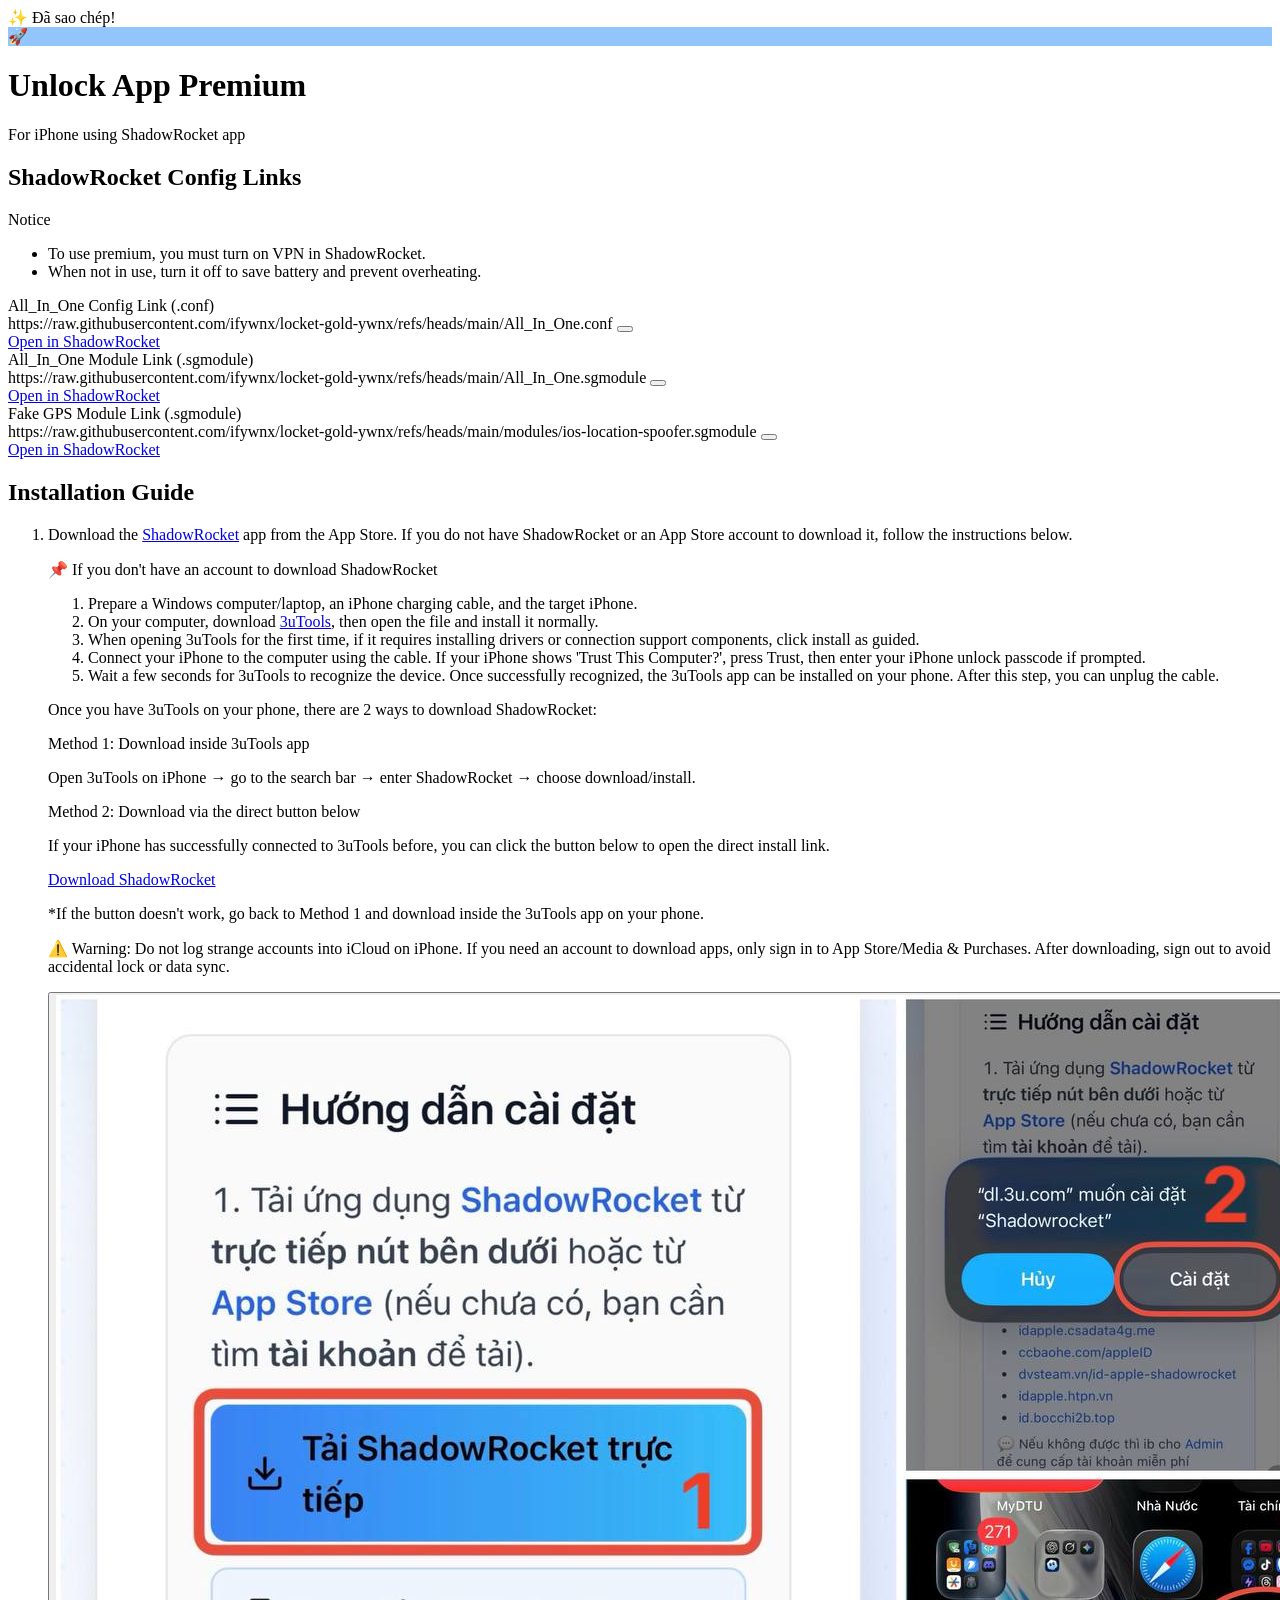
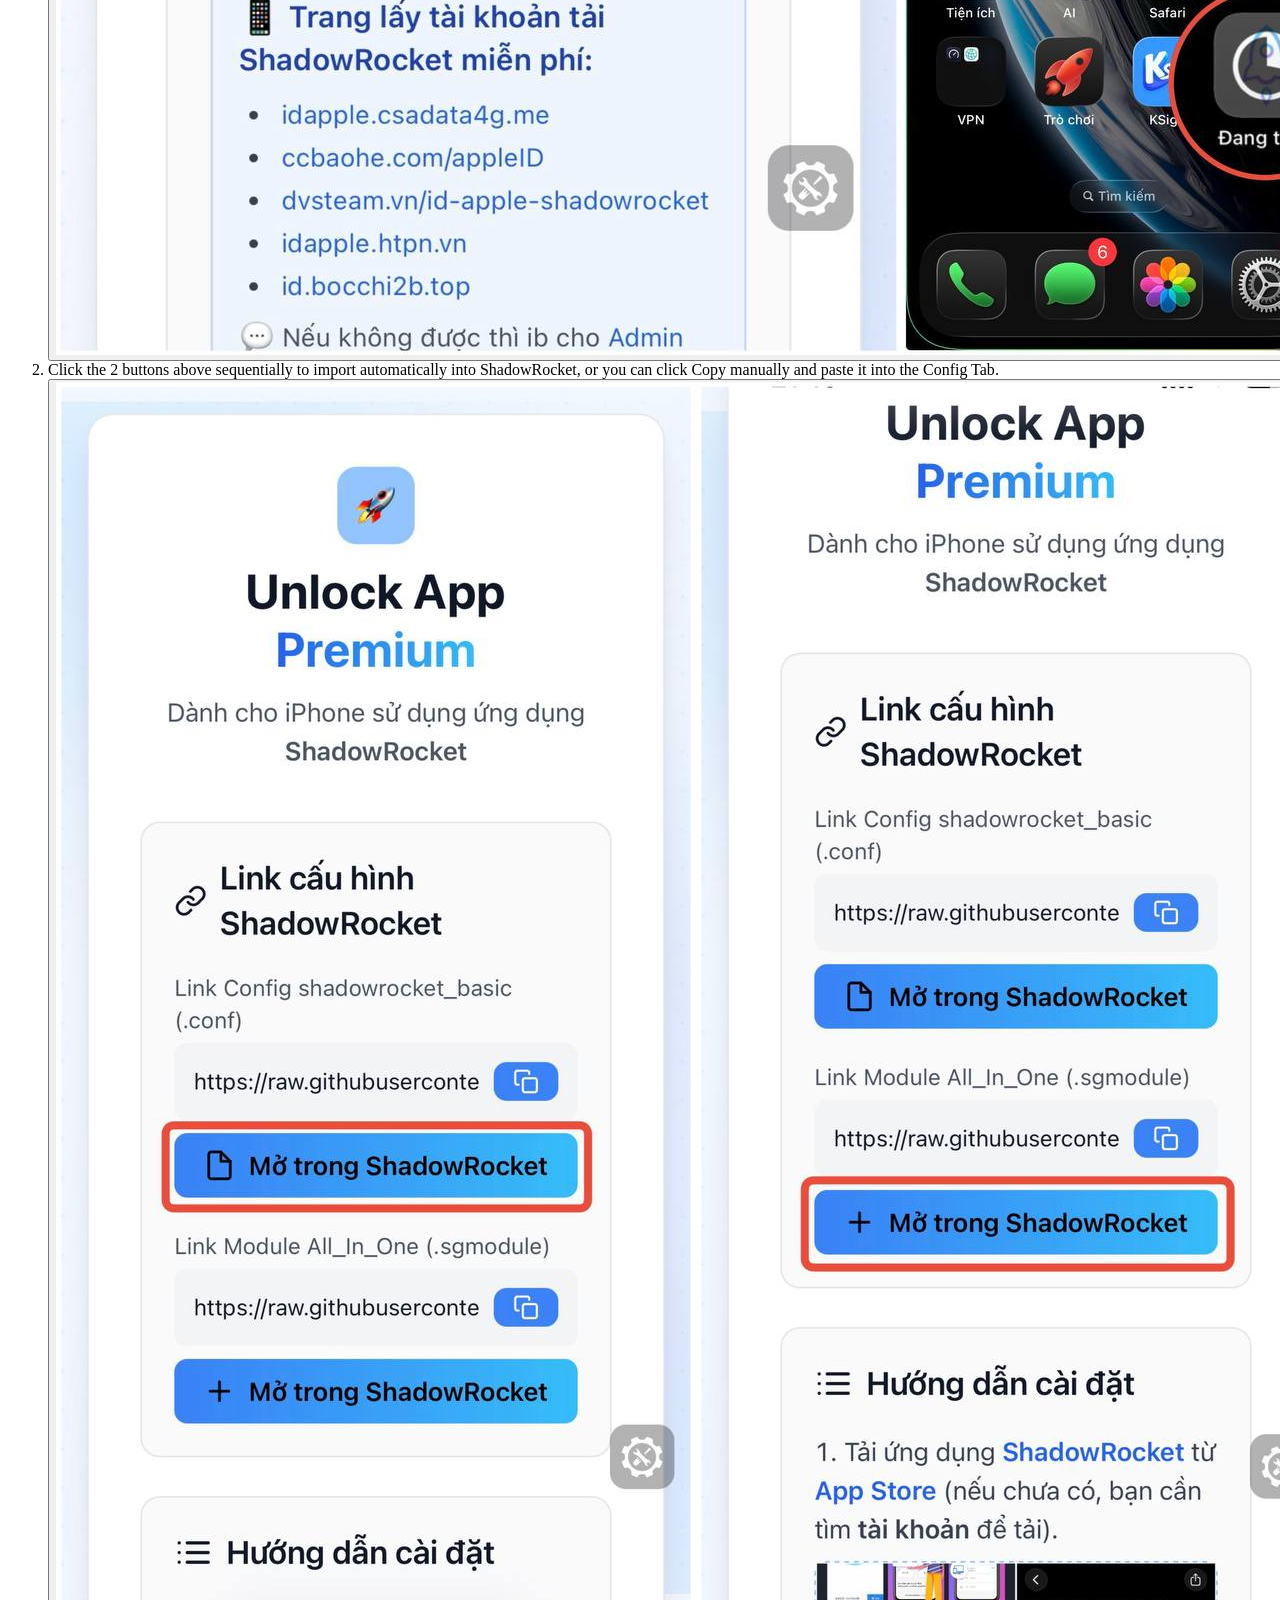
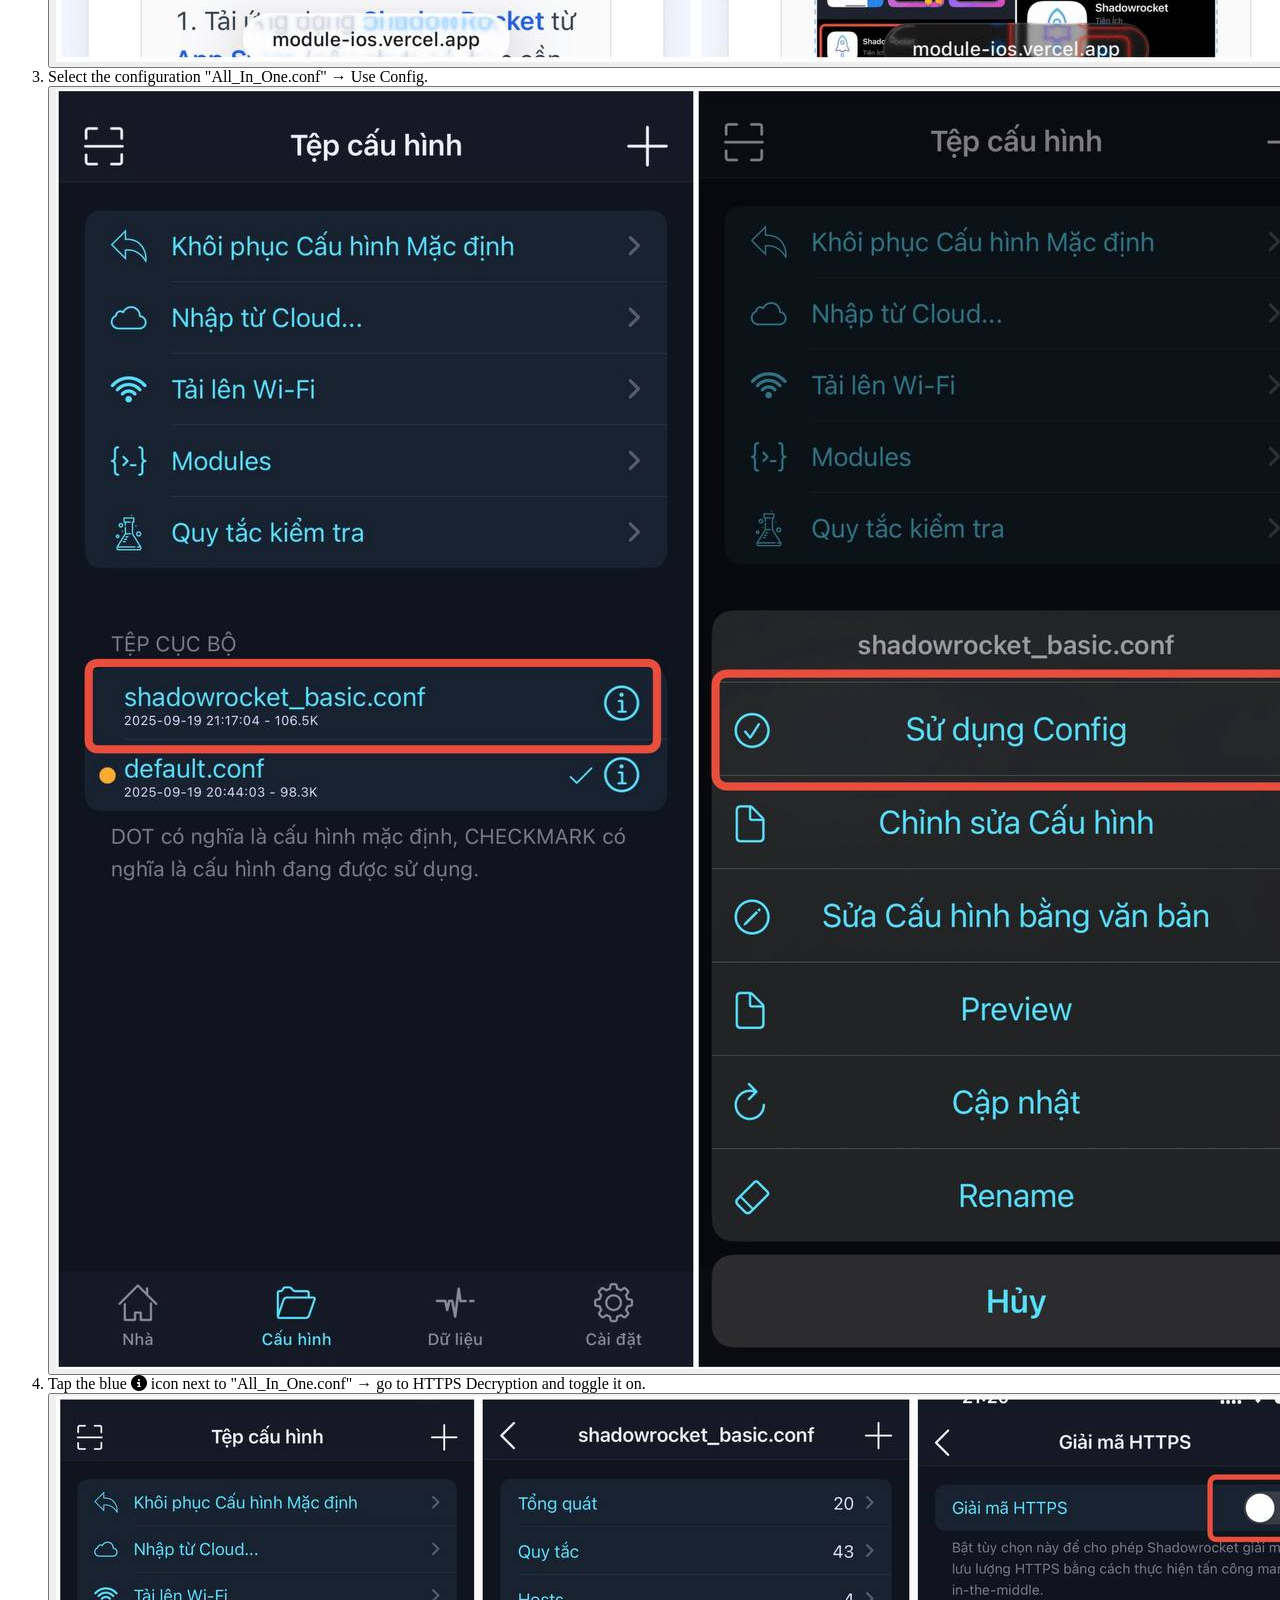
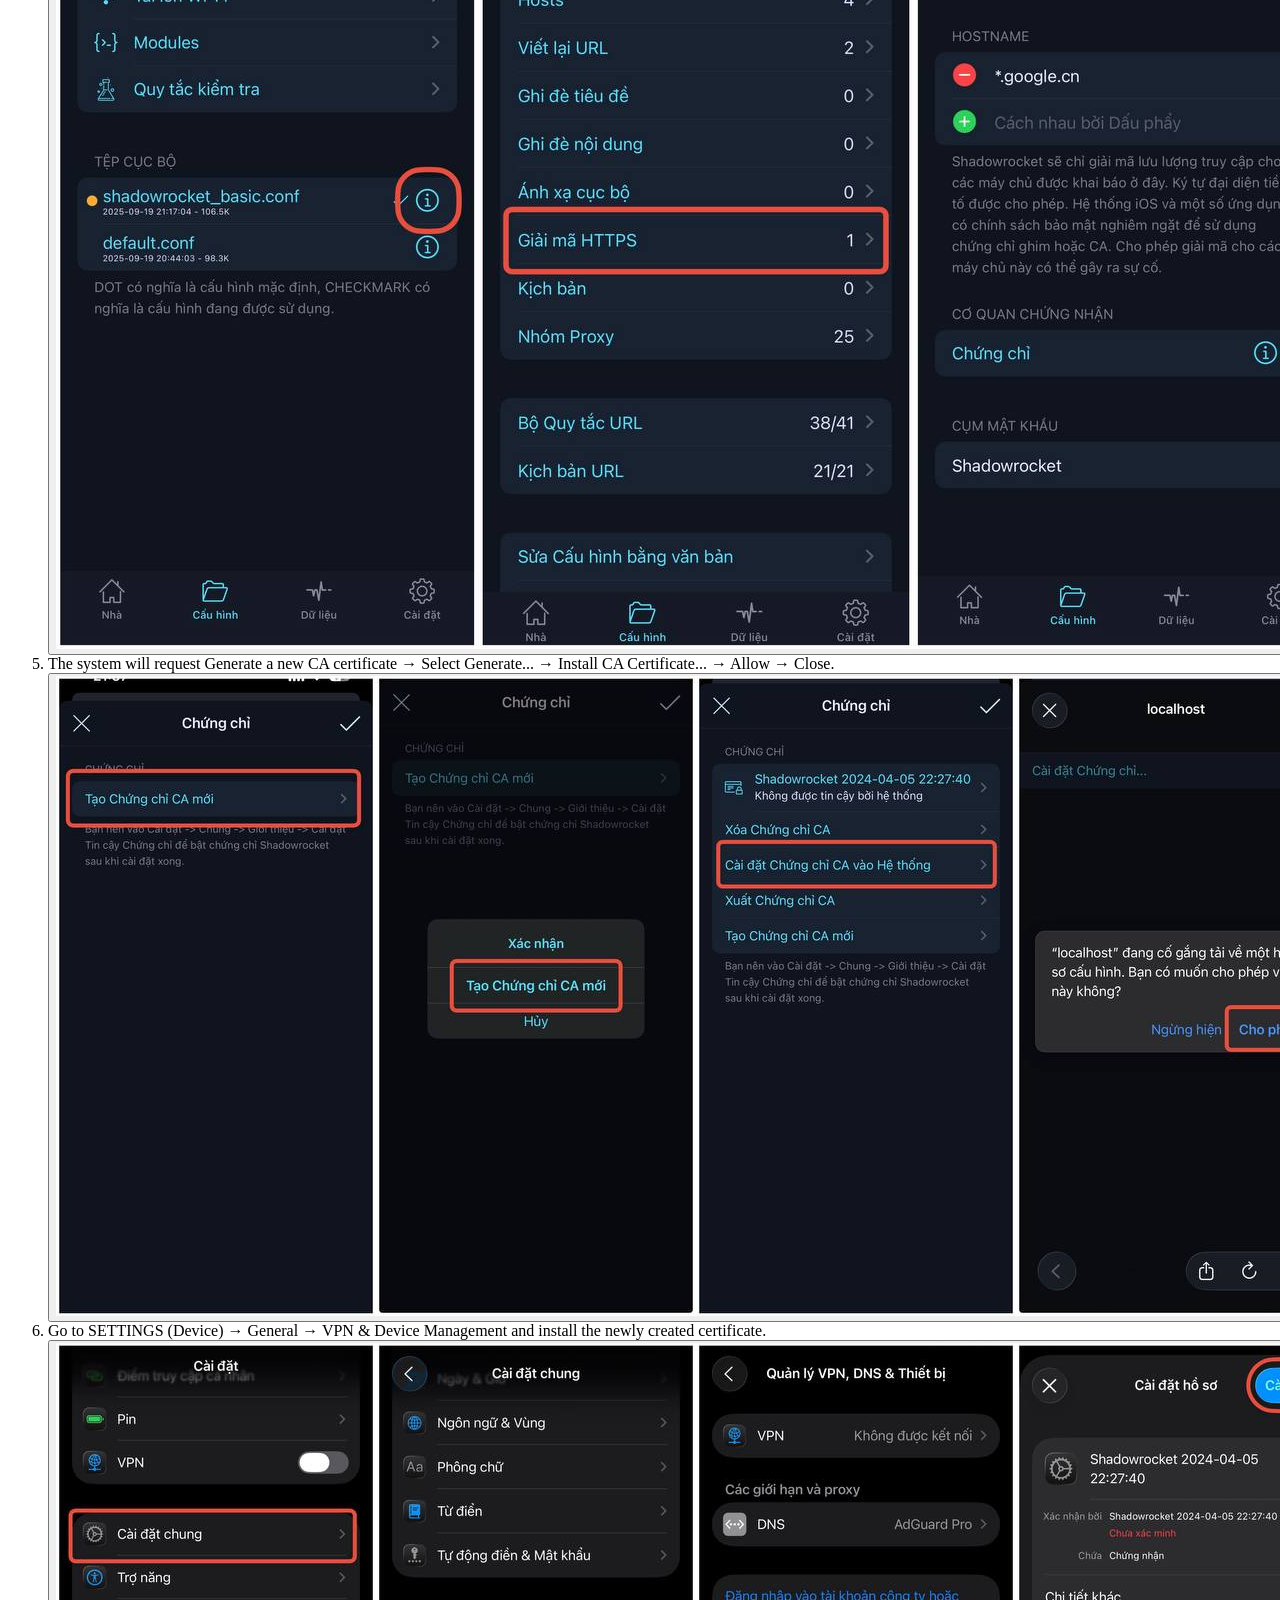
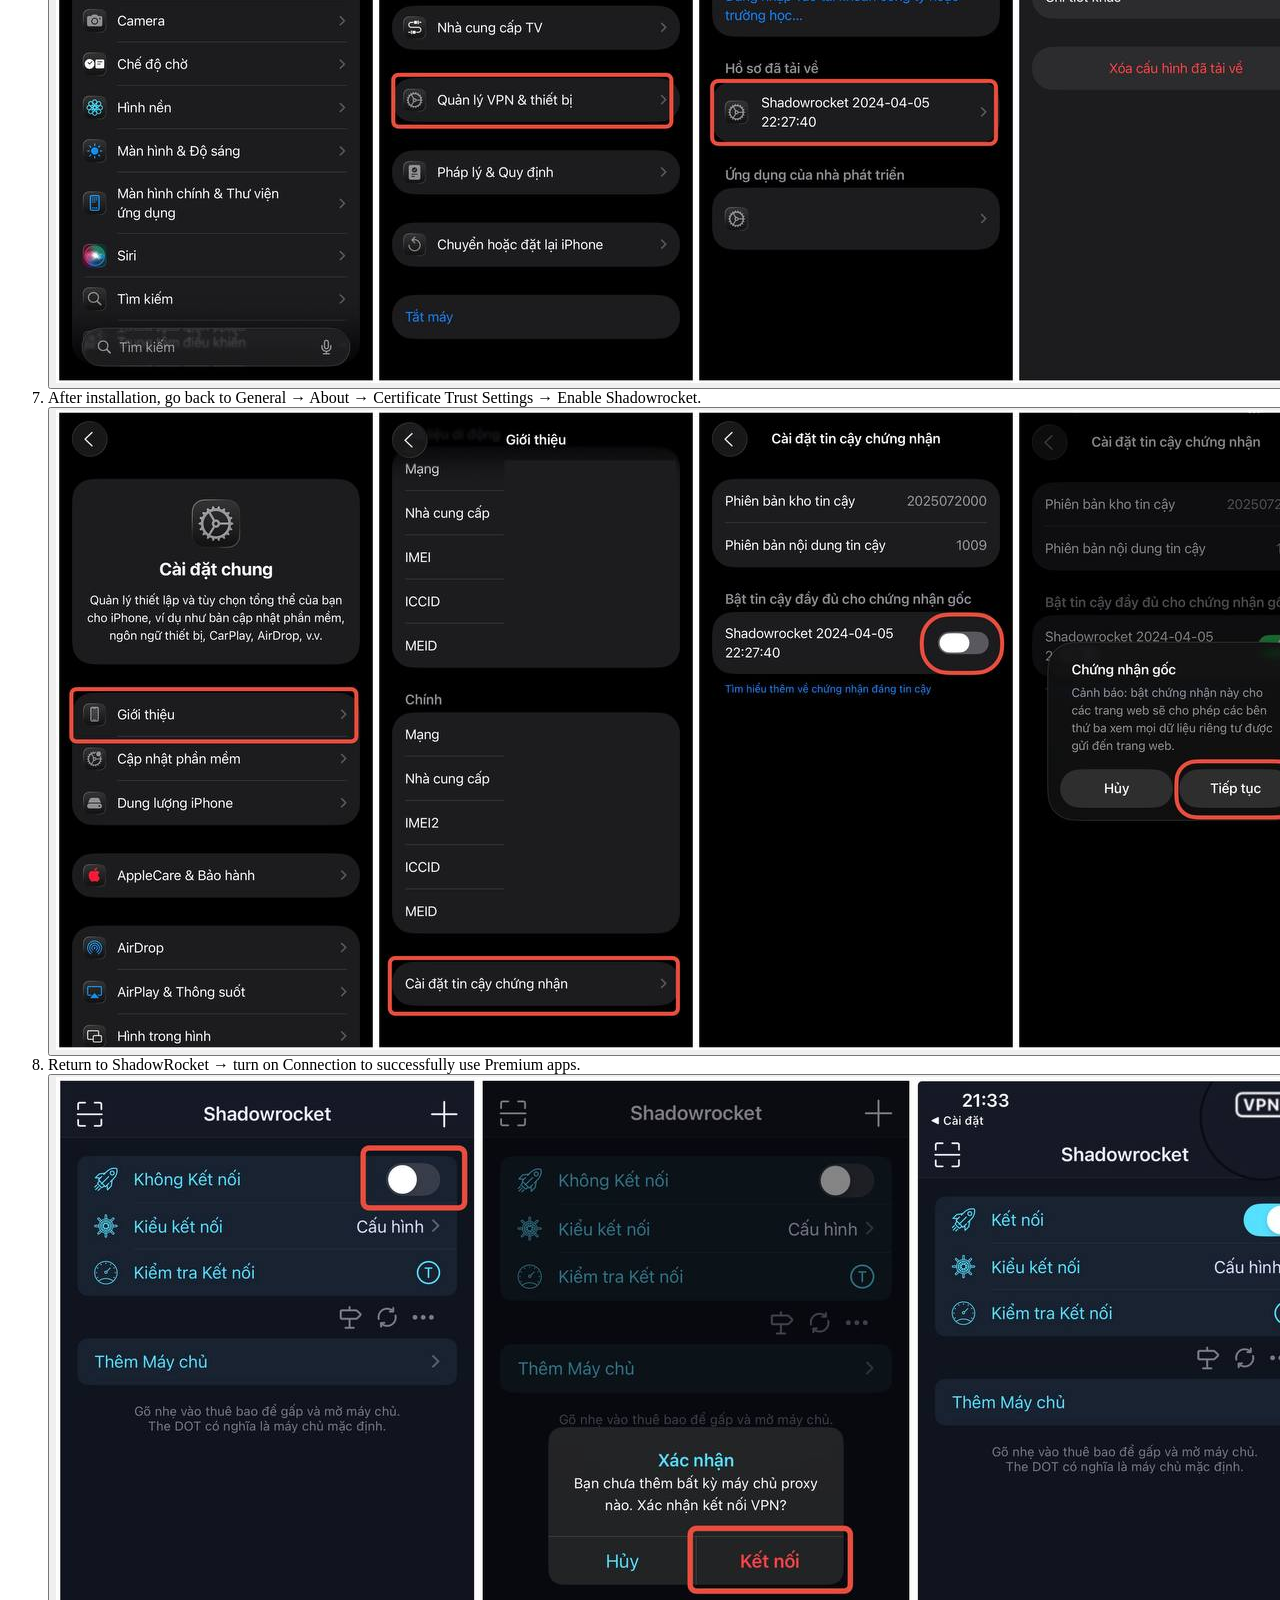
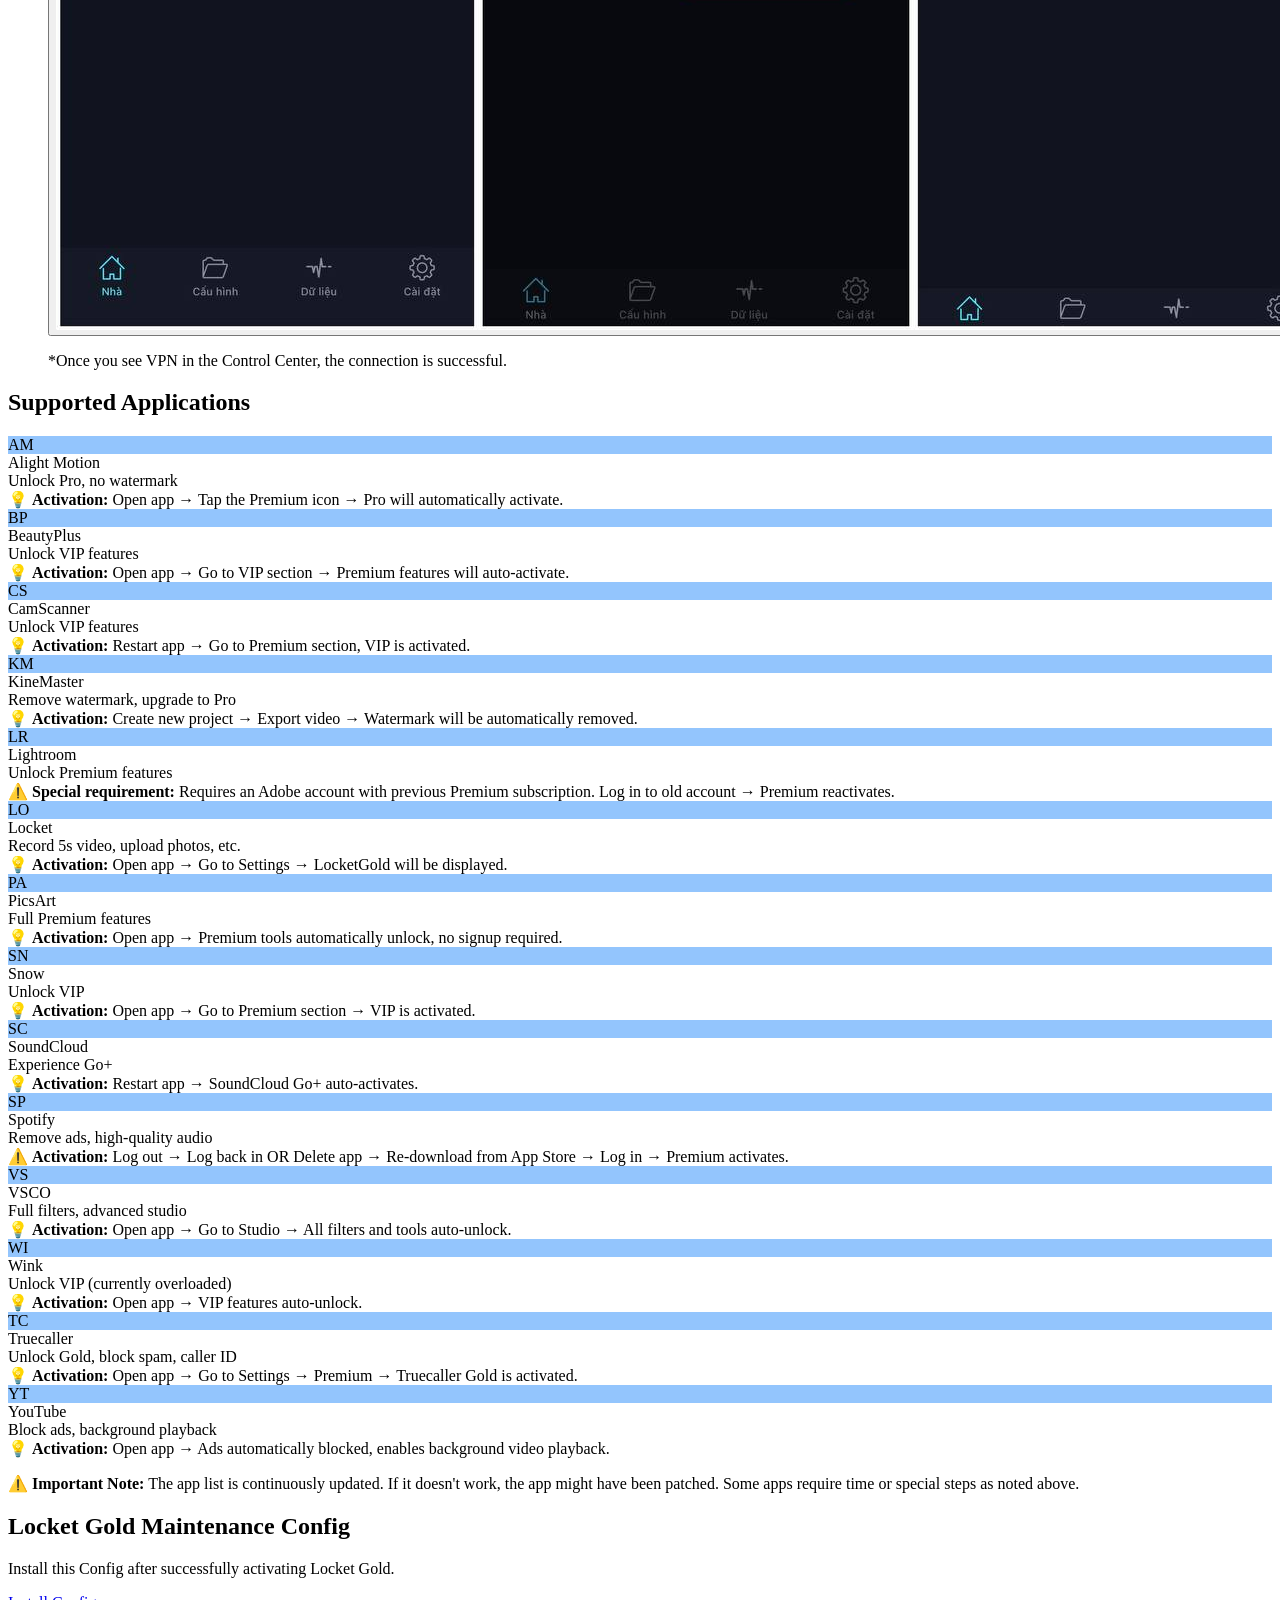
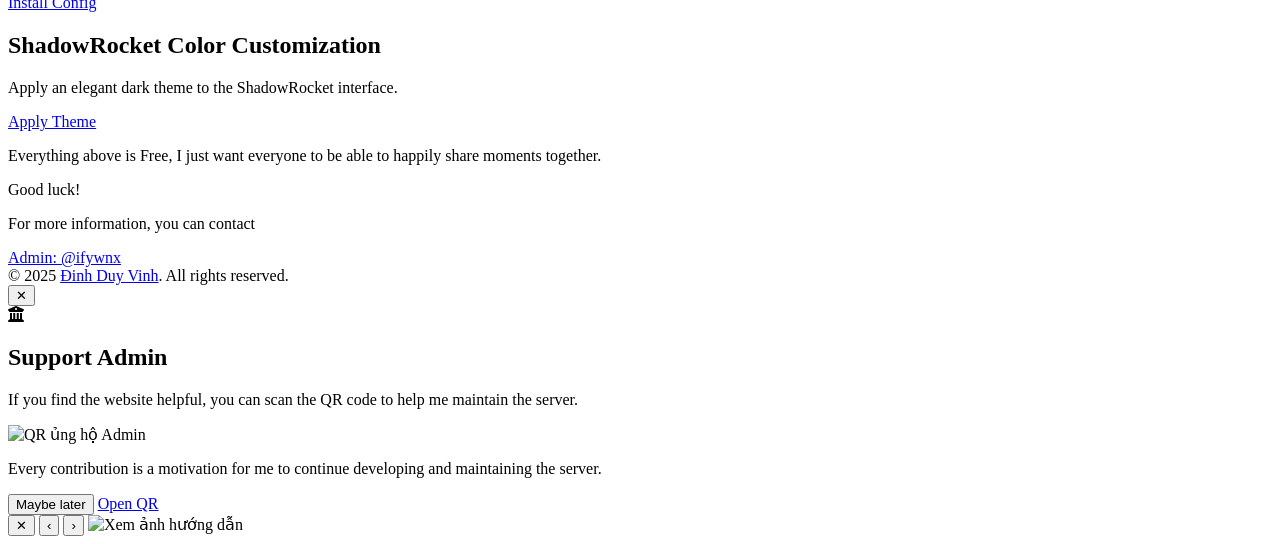
==== commit 533ec703: "Rename duyvinh09 references to ifywnx and point URLs to this repository" ====
--- a/index.html
+++ b/index.html
@@ -85,12 +85,12 @@
                         <div>
                             <label class="block text-sm text-gray-700 font-semibold mb-1" data-i18n="link-all-in-one">Link Config All_In_One (.conf)</label>
                             <div class="flex items-center bg-gray-100 rounded-lg p-3">
-                                <span class="flex-1 overflow-x-auto text-sm">https://raw.githubusercontent.com/duyvinh09/Module_IOS/refs/heads/main/All_In_One.conf</span>
-                                <button class="copy-btn ml-2 bg-blue-500 hover:bg-blue-600 focus:ring-2 focus:ring-blue-300 focus:outline-none text-white px-3 py-1 rounded-lg transition-all" onclick="copyToClipboard('https://raw.githubusercontent.com/duyvinh09/Module_IOS/refs/heads/main/All_In_One.conf')">
+                                <span class="flex-1 overflow-x-auto text-sm">https://raw.githubusercontent.com/ifywnx/locket-gold-ywnx/refs/heads/main/All_In_One.conf</span>
+                                <button class="copy-btn ml-2 bg-blue-500 hover:bg-blue-600 focus:ring-2 focus:ring-blue-300 focus:outline-none text-white px-3 py-1 rounded-lg transition-all" onclick="copyToClipboard('https://raw.githubusercontent.com/ifywnx/locket-gold-ywnx/refs/heads/main/All_In_One.conf')">
                                     <i data-feather="copy" class="w-4 h-4"></i>
                                 </button>
                             </div>
-                            <a href="shadowrocket://config/add/https://raw.githubusercontent.com/duyvinh09/Module_IOS/refs/heads/main/All_In_One.conf" class="mt-2 w-full bg-gradient-to-r from-blue-500 to-sky-400 hover:from-blue-600 hover:to-sky-500 focus:ring-2 focus:ring-blue-300 focus:outline-none text-black font-semibold py-2 px-4 rounded-lg transition-all inline-flex items-center justify-center gap-2">
+                            <a href="shadowrocket://config/add/https://raw.githubusercontent.com/ifywnx/locket-gold-ywnx/refs/heads/main/All_In_One.conf" class="mt-2 w-full bg-gradient-to-r from-blue-500 to-sky-400 hover:from-blue-600 hover:to-sky-500 focus:ring-2 focus:ring-blue-300 focus:outline-none text-black font-semibold py-2 px-4 rounded-lg transition-all inline-flex items-center justify-center gap-2">
                                 <i data-feather="file" class="w-5 h-5"></i>
                                 <span data-i18n="btn-open-sr">Mở trong ShadowRocket</span>
                             </a>
@@ -100,12 +100,12 @@
                         <div>
                             <label class="block text-sm text-gray-700 font-semibold mb-1" data-i18n="link-module-all">Link Module All_In_One (.sgmodule)</label>
                             <div class="flex items-center bg-gray-100 rounded-lg p-3">
-                                <span class="flex-1 overflow-x-auto text-sm">https://raw.githubusercontent.com/duyvinh09/Module_IOS/refs/heads/main/All_In_One.sgmodule</span>
-                                <button class="copy-btn ml-2 bg-blue-500 hover:bg-blue-600 focus:ring-2 focus:ring-blue-300 focus:outline-none text-white px-3 py-1 rounded-lg transition-all" onclick="copyToClipboard('https://raw.githubusercontent.com/duyvinh09/Module_IOS/refs/heads/main/All_In_One.sgmodule')">
+                                <span class="flex-1 overflow-x-auto text-sm">https://raw.githubusercontent.com/ifywnx/locket-gold-ywnx/refs/heads/main/All_In_One.sgmodule</span>
+                                <button class="copy-btn ml-2 bg-blue-500 hover:bg-blue-600 focus:ring-2 focus:ring-blue-300 focus:outline-none text-white px-3 py-1 rounded-lg transition-all" onclick="copyToClipboard('https://raw.githubusercontent.com/ifywnx/locket-gold-ywnx/refs/heads/main/All_In_One.sgmodule')">
                                     <i data-feather="copy" class="w-4 h-4"></i>
                                 </button>
                             </div>
-                            <a href="shadowrocket://install?module=https%3A%2F%2Fraw.githubusercontent.com%2Fduyvinh09%2FModule_IOS%2Frefs%2Fheads%2Fmain%2FAll_In_One.sgmodule" class="mt-2 w-full bg-gradient-to-r from-blue-500 to-sky-400 hover:from-blue-600 hover:to-sky-500 focus:ring-2 focus:ring-blue-300 focus:outline-none text-black font-semibold py-2 px-4 rounded-lg transition-all inline-flex items-center justify-center gap-2">
+                            <a href="shadowrocket://install?module=https%3A%2F%2Fraw.githubusercontent.com%2Fifywnx%2FModule_IOS%2Frefs%2Fheads%2Fmain%2FAll_In_One.sgmodule" class="mt-2 w-full bg-gradient-to-r from-blue-500 to-sky-400 hover:from-blue-600 hover:to-sky-500 focus:ring-2 focus:ring-blue-300 focus:outline-none text-black font-semibold py-2 px-4 rounded-lg transition-all inline-flex items-center justify-center gap-2">
                                 <i data-feather="plus" class="w-5 h-5"></i>
                                 <span data-i18n="btn-open-sr">Mở trong ShadowRocket</span>
                             </a>
@@ -113,12 +113,12 @@
                         <div>
                             <label class="block text-sm text-gray-700 font-semibold mb-1" data-i18n="link-module-gps">Link Module Fake GPS (.sgmodule)</label>
                             <div class="flex items-center bg-gray-100 rounded-lg p-3">
-                                <span class="flex-1 overflow-x-auto text-sm">https://raw.githubusercontent.com/duyvinh09/Module_IOS/refs/heads/main/modules/ios-location-spoofer.sgmodule</span>
-                                <button class="copy-btn ml-2 bg-blue-500 hover:bg-blue-600 focus:ring-2 focus:ring-blue-300 focus:outline-none text-white px-3 py-1 rounded-lg transition-all" onclick="copyToClipboard('https://raw.githubusercontent.com/duyvinh09/Module_IOS/refs/heads/main/modules/ios-location-spoofer.sgmodule')">
+                                <span class="flex-1 overflow-x-auto text-sm">https://raw.githubusercontent.com/ifywnx/locket-gold-ywnx/refs/heads/main/modules/ios-location-spoofer.sgmodule</span>
+                                <button class="copy-btn ml-2 bg-blue-500 hover:bg-blue-600 focus:ring-2 focus:ring-blue-300 focus:outline-none text-white px-3 py-1 rounded-lg transition-all" onclick="copyToClipboard('https://raw.githubusercontent.com/ifywnx/locket-gold-ywnx/refs/heads/main/modules/ios-location-spoofer.sgmodule')">
                                     <i data-feather="copy" class="w-4 h-4"></i>
                                 </button>
                             </div>
-                            <a href="shadowrocket://install?module=https%3A%2F%2Fraw.githubusercontent.com%2Fduyvinh09%2FModule_IOS%2Frefs%2Fheads%2Fmain%2Fmodules%2Fios-location-spoofer.sgmodule" class="mt-2 w-full bg-gradient-to-r from-blue-500 to-sky-400 hover:from-blue-600 hover:to-sky-500 focus:ring-2 focus:ring-blue-300 focus:outline-none text-black font-semibold py-2 px-4 rounded-lg transition-all inline-flex items-center justify-center gap-2">
+                            <a href="shadowrocket://install?module=https%3A%2F%2Fraw.githubusercontent.com%2Fifywnx%2FModule_IOS%2Frefs%2Fheads%2Fmain%2Fmodules%2Fios-location-spoofer.sgmodule" class="mt-2 w-full bg-gradient-to-r from-blue-500 to-sky-400 hover:from-blue-600 hover:to-sky-500 focus:ring-2 focus:ring-blue-300 focus:outline-none text-black font-semibold py-2 px-4 rounded-lg transition-all inline-flex items-center justify-center gap-2">
                                 <i data-feather="plus" class="w-5 h-5"></i>
                                 <span data-i18n="btn-open-sr">Mở trong ShadowRocket</span>
                             </a>
@@ -497,9 +497,9 @@
                     <span class="font-semibold text-purple-600">Chúc các bạn may mắn.</span>
                 </p>
                 <p class="text-xs text-gray-600 mb-2" data-i18n="contact-msg">Mọi thông tin cần có thể liên hệ</p>
-                <a href="https://t.me/duyvinh09" target="_blank" rel="noopener noreferrer" class="inline-flex items-center gap-2 bg-gradient-to-r from-blue-500 to-purple-500 hover:from-blue-600 hover:to-purple-600 text-white font-semibold py-2 px-4 rounded-lg transition-all">
+                <a href="https://t.me/ifywnx" target="_blank" rel="noopener noreferrer" class="inline-flex items-center gap-2 bg-gradient-to-r from-blue-500 to-purple-500 hover:from-blue-600 hover:to-purple-600 text-white font-semibold py-2 px-4 rounded-lg transition-all">
                     <i data-feather="message-circle" class="w-4 h-4"></i>
-                    <span>Admin: @duyvinh09</span>
+                    <span>Admin: @ifywnx</span>
                 </a>
             </div>
         </div>
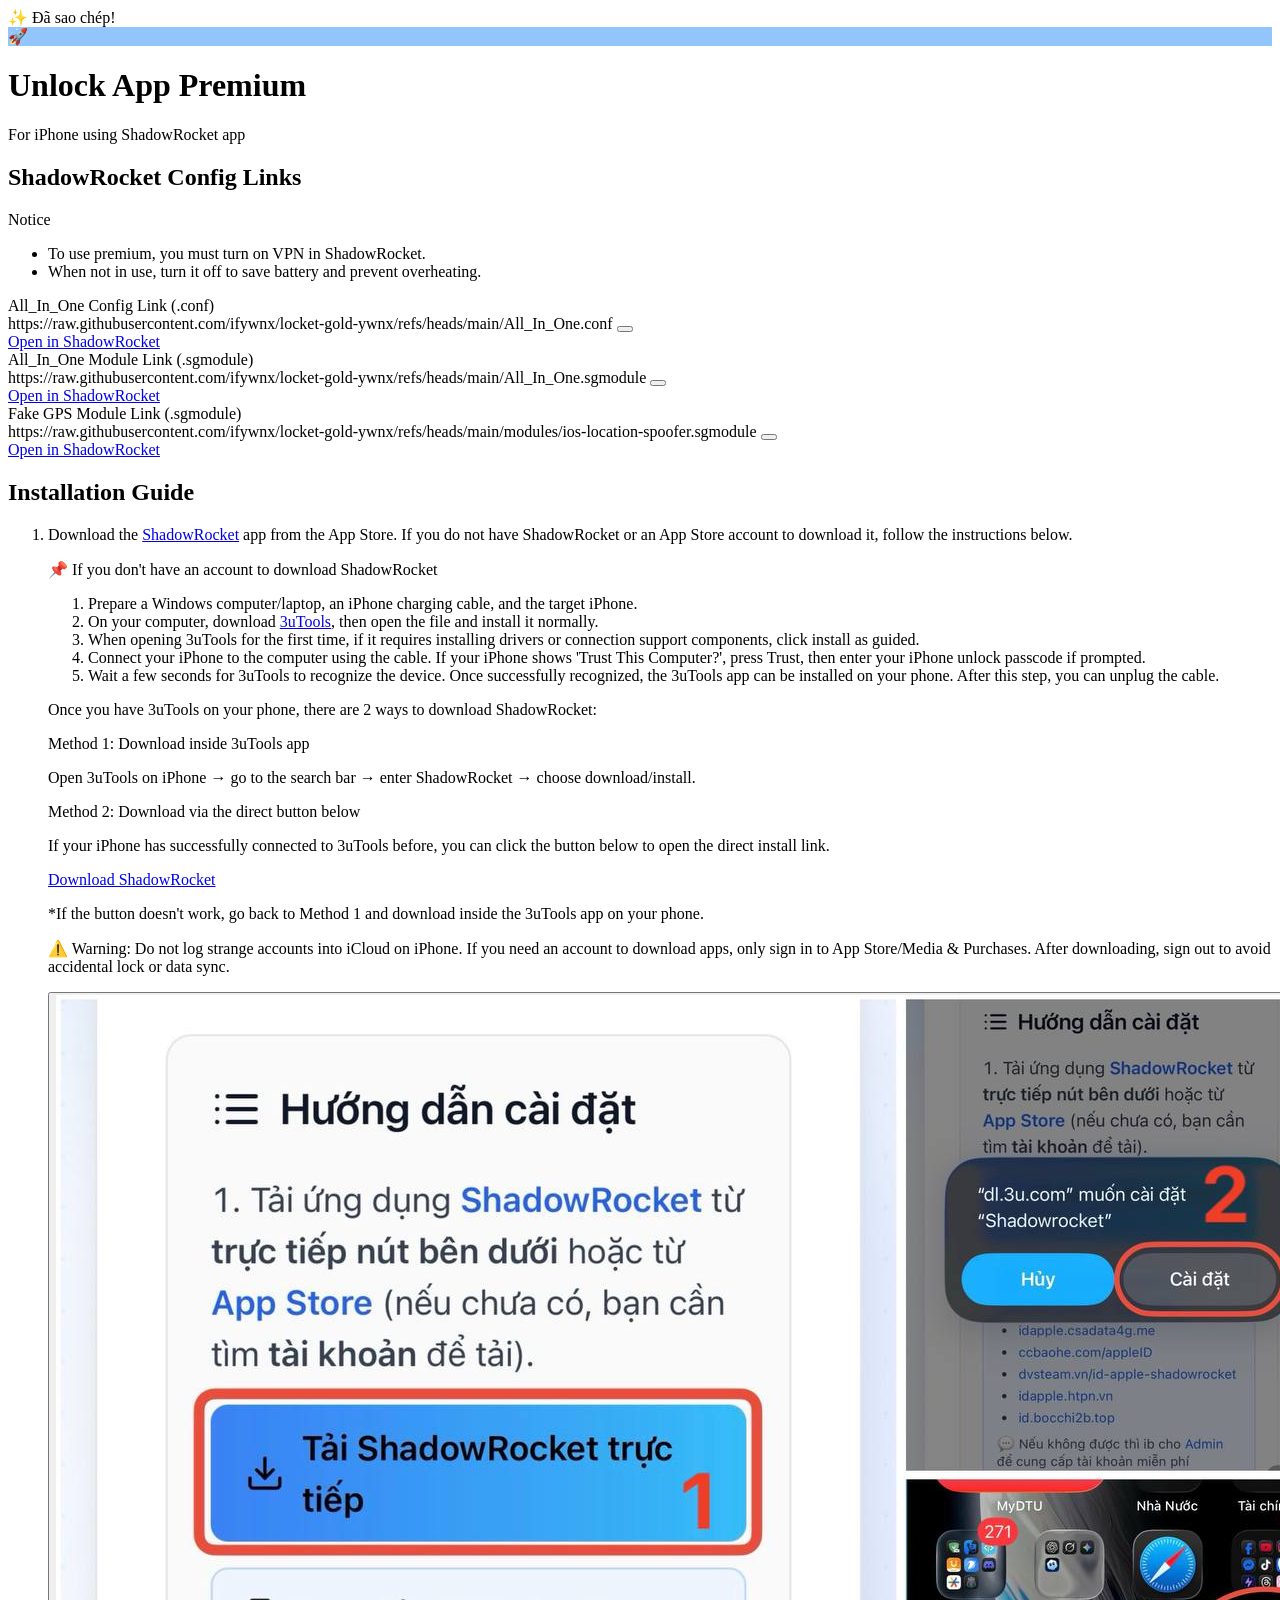
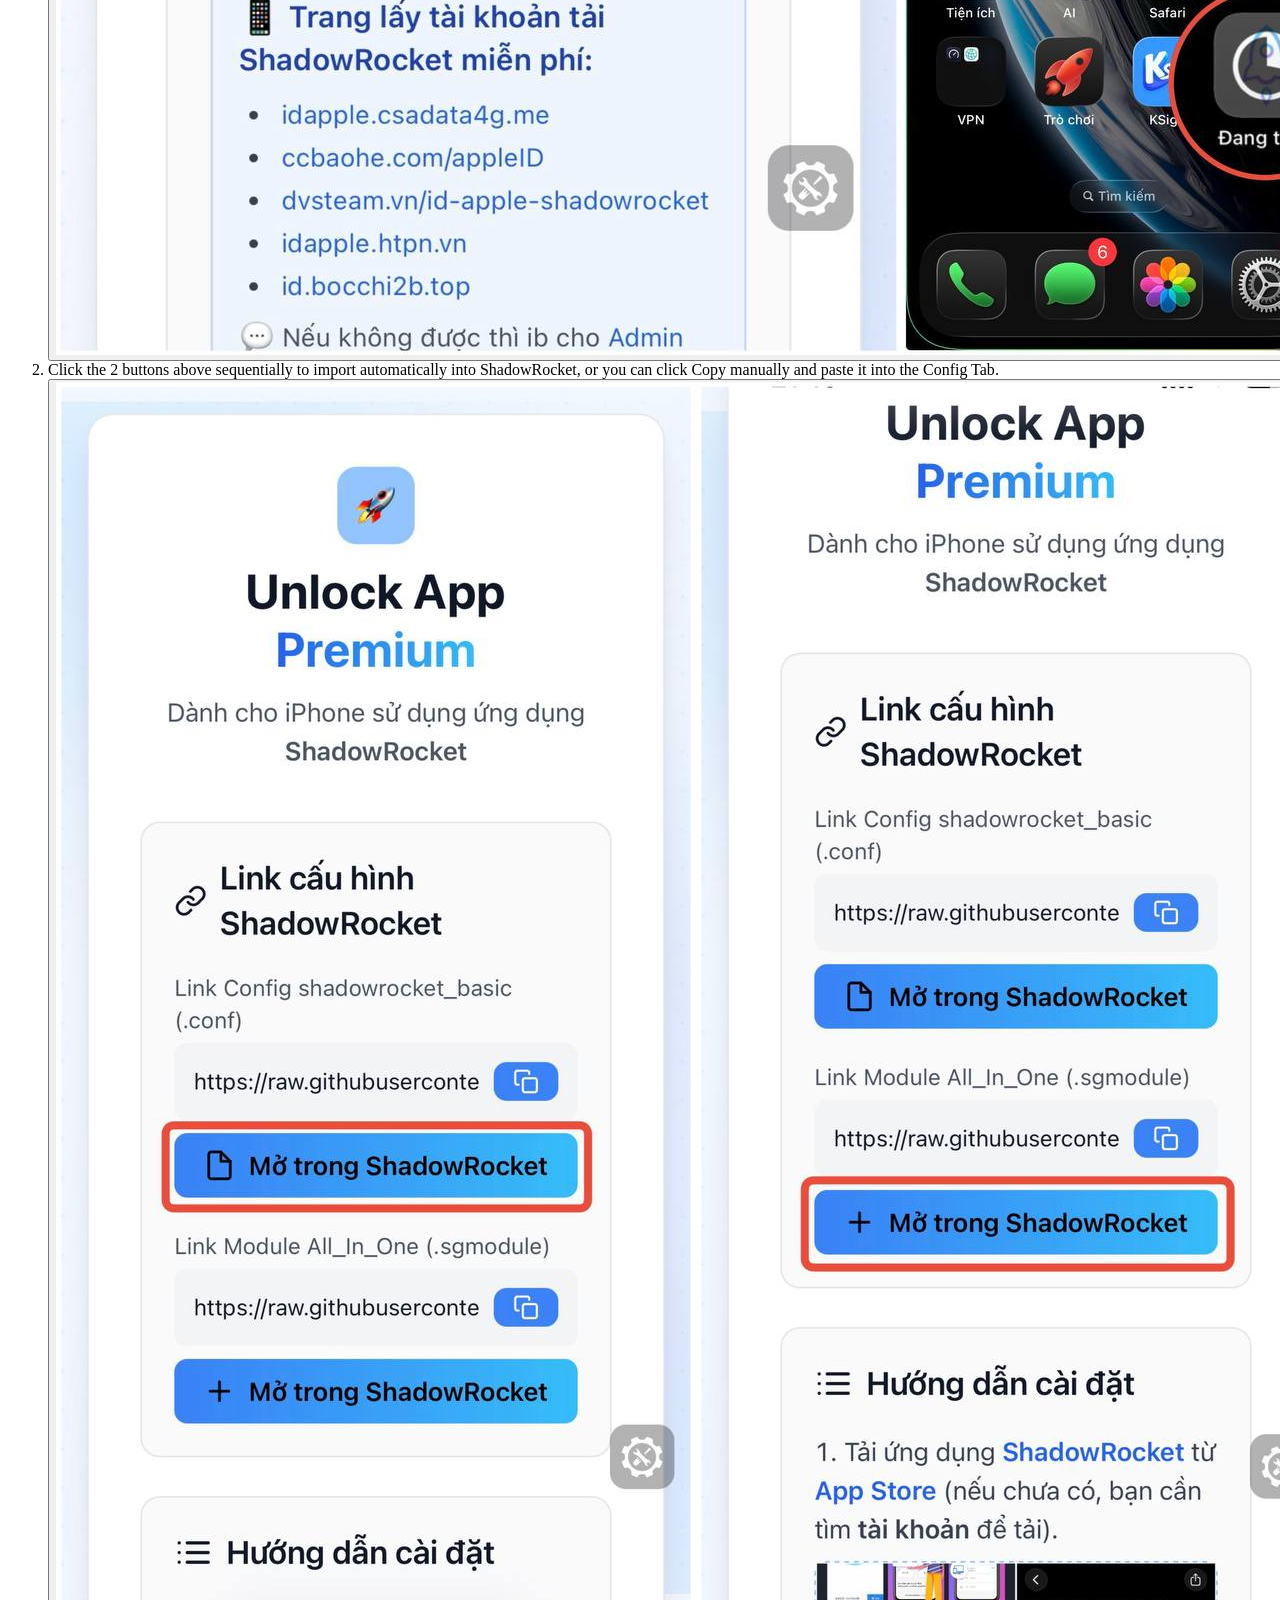
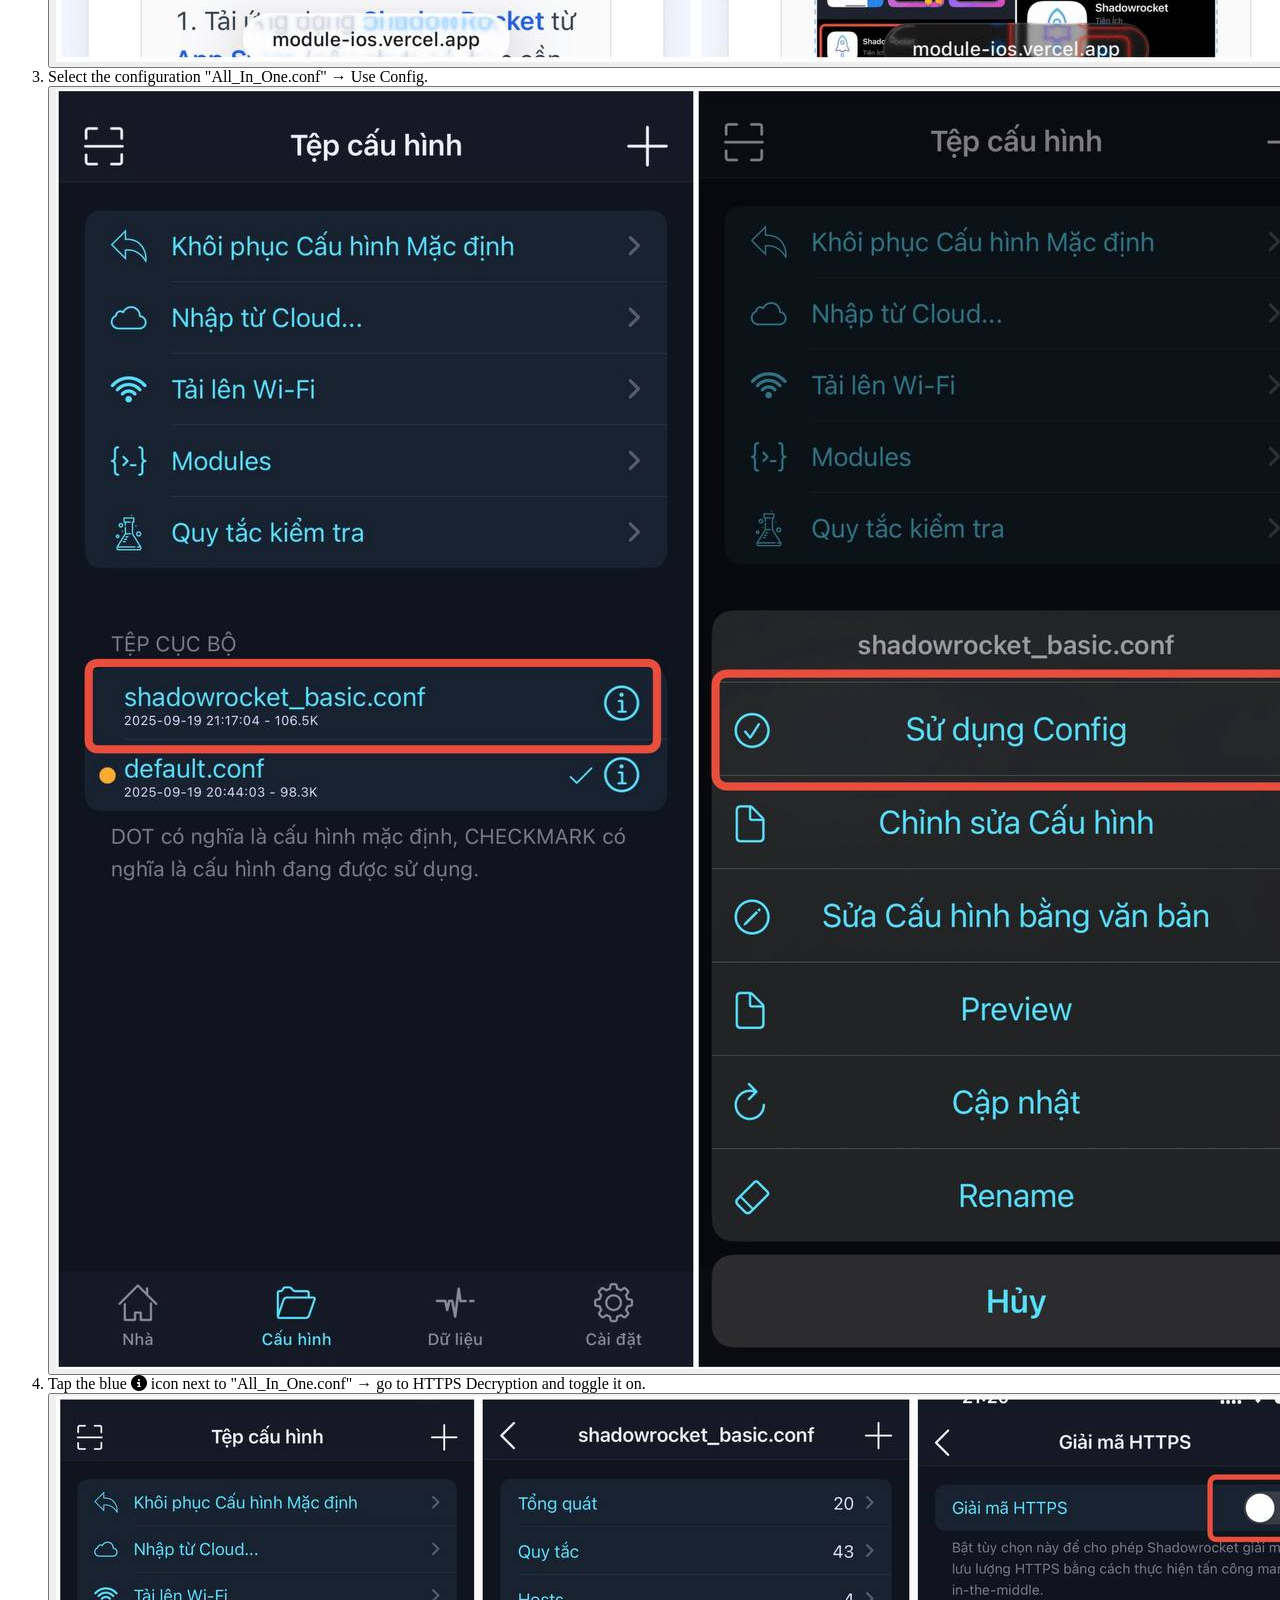
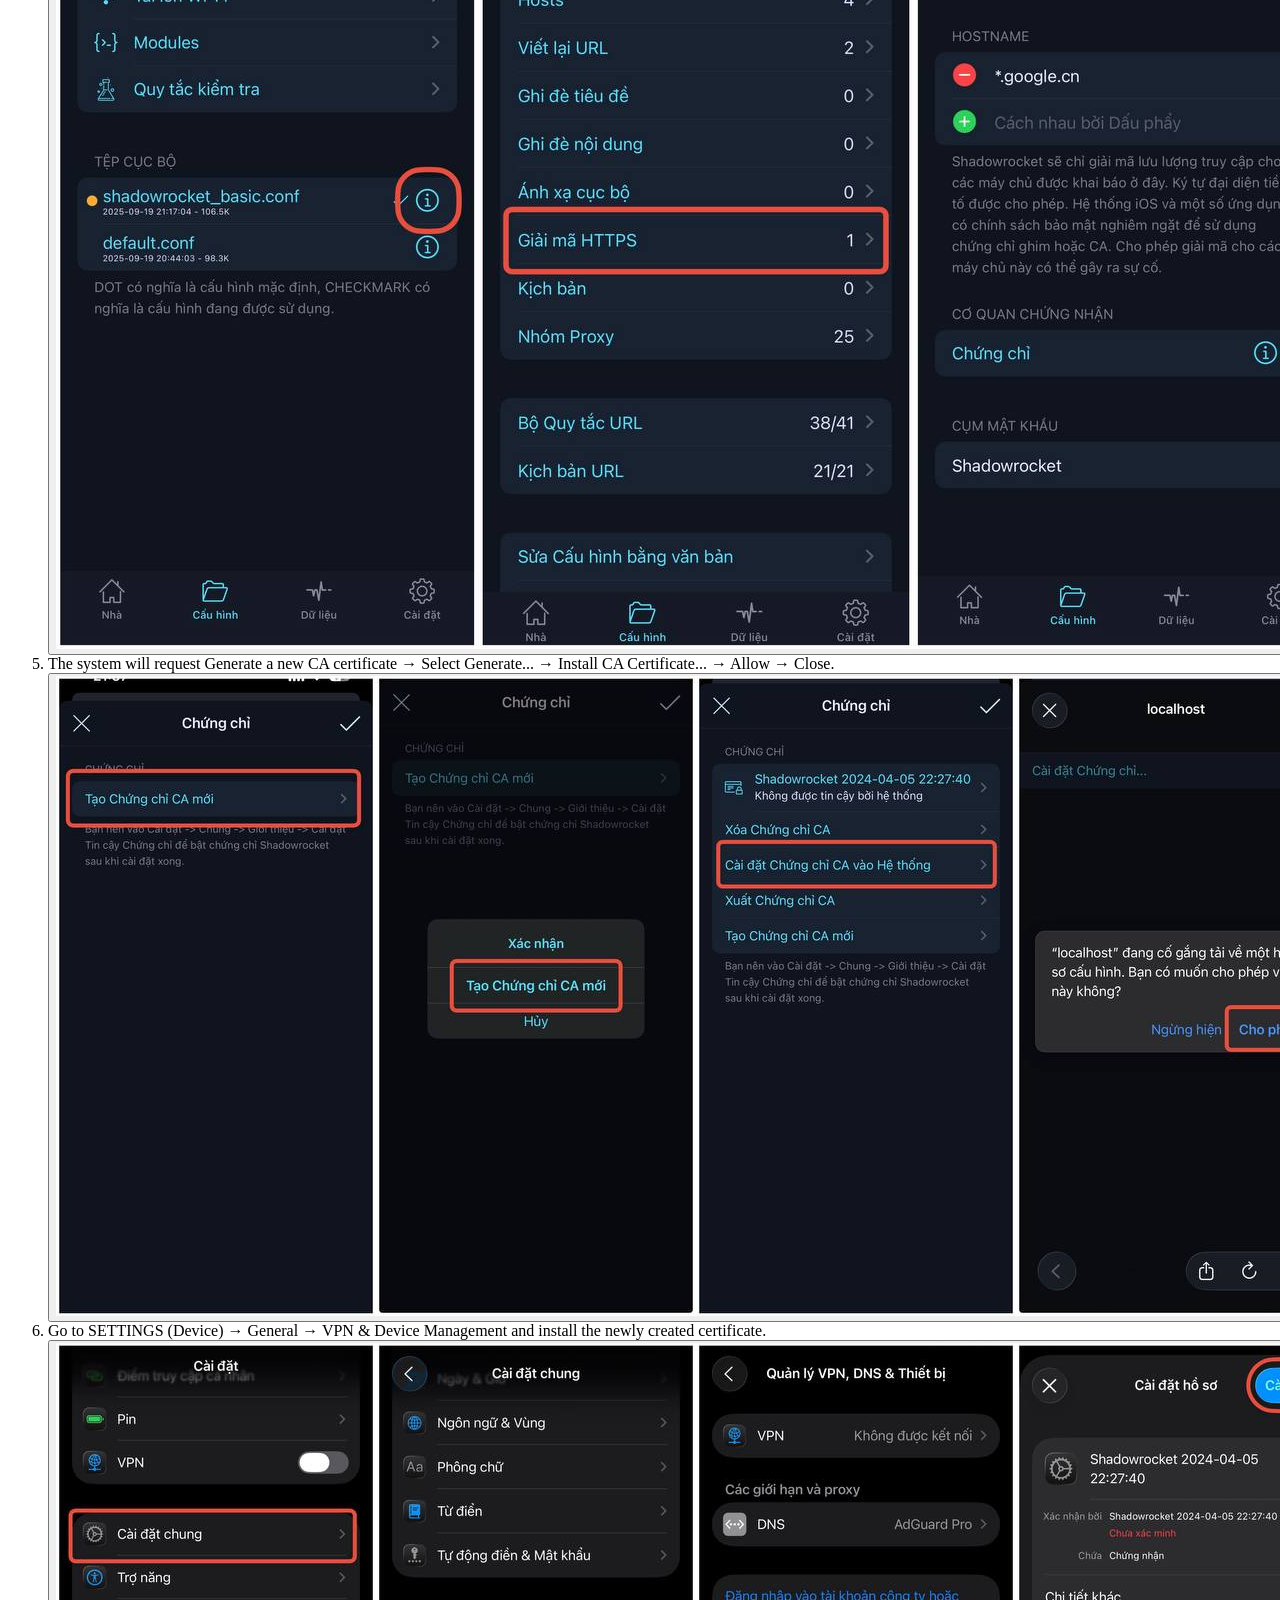
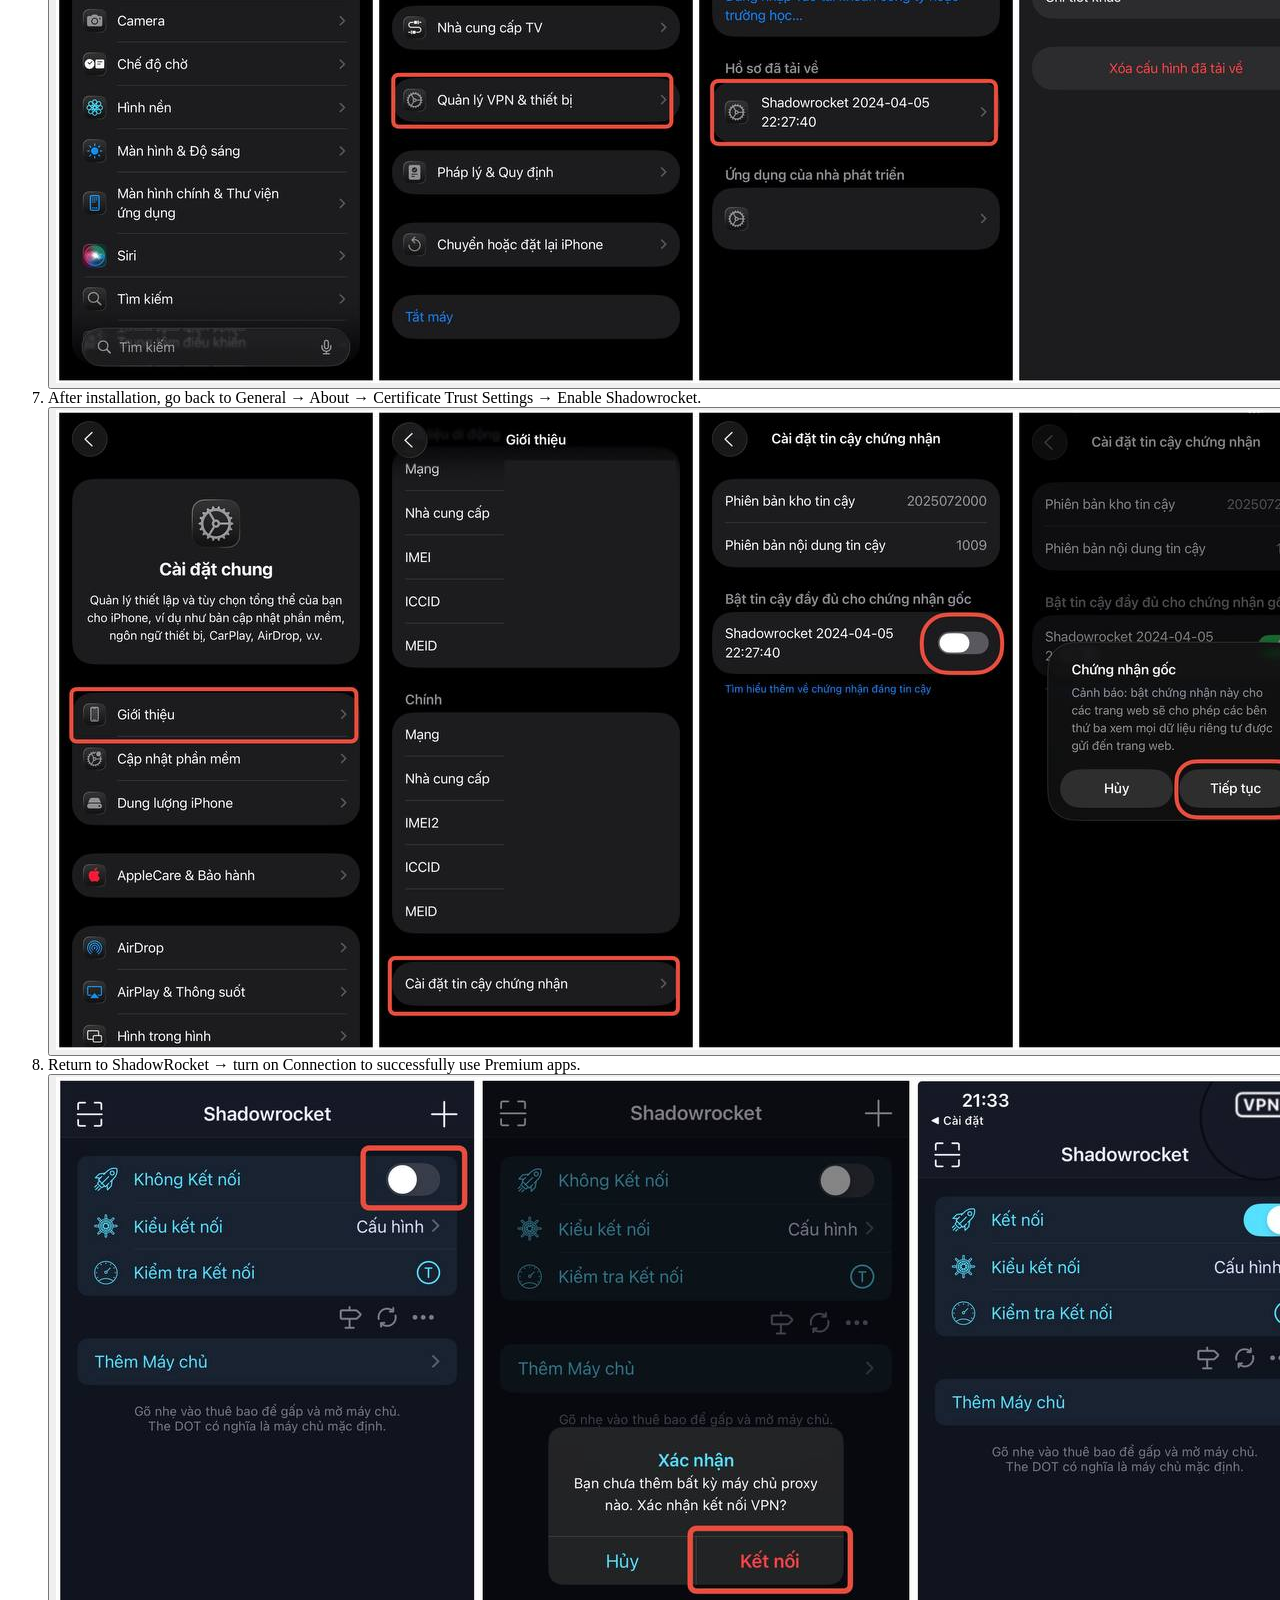
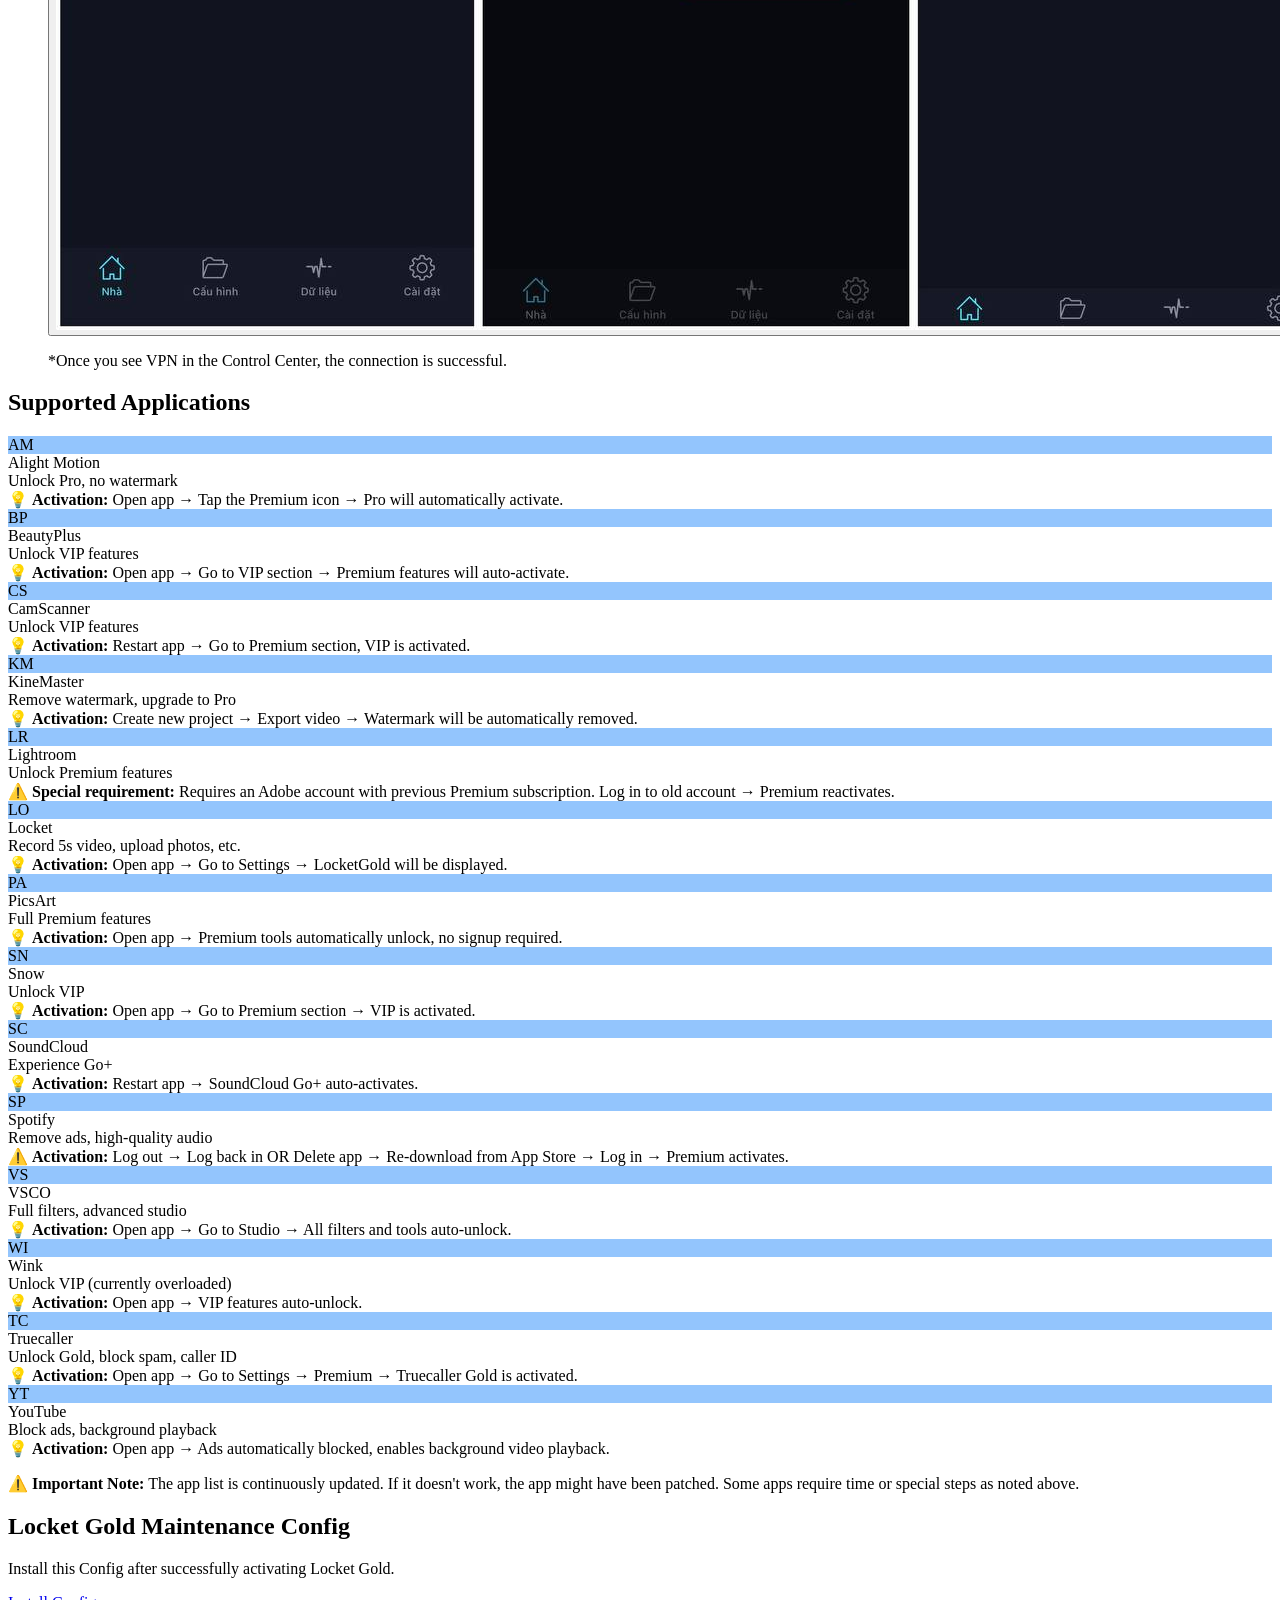
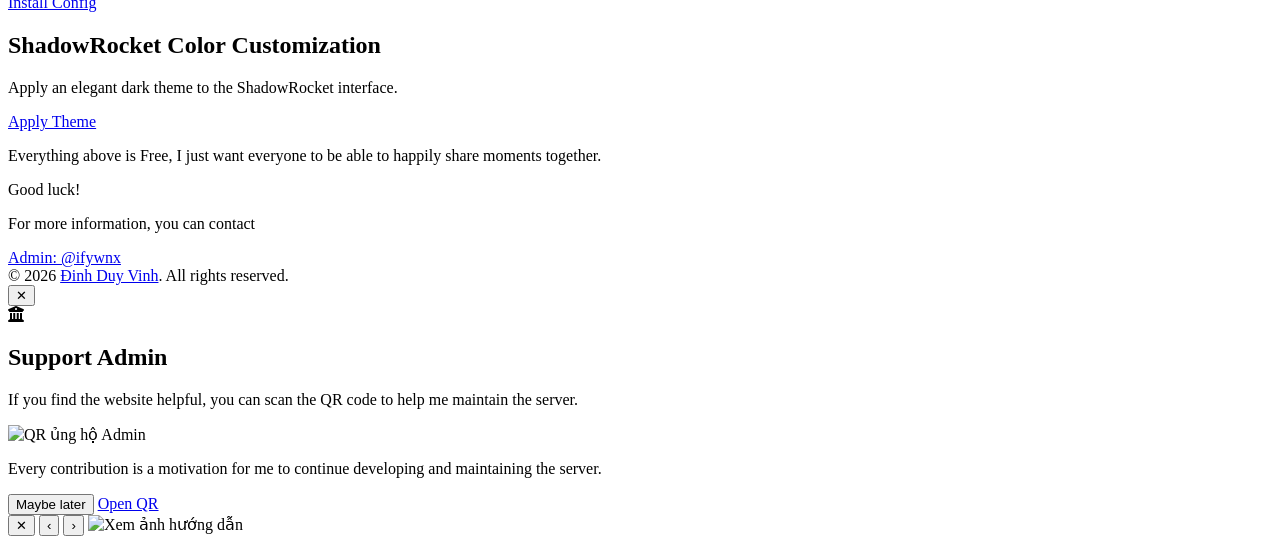
==== commit db0c2609: "Harden Locket scripts, fix caption configuration and document setup" ====
--- a/index.html
+++ b/index.html
@@ -105,7 +105,7 @@
                                     <i data-feather="copy" class="w-4 h-4"></i>
                                 </button>
                             </div>
-                            <a href="shadowrocket://install?module=https%3A%2F%2Fraw.githubusercontent.com%2Fifywnx%2FModule_IOS%2Frefs%2Fheads%2Fmain%2FAll_In_One.sgmodule" class="mt-2 w-full bg-gradient-to-r from-blue-500 to-sky-400 hover:from-blue-600 hover:to-sky-500 focus:ring-2 focus:ring-blue-300 focus:outline-none text-black font-semibold py-2 px-4 rounded-lg transition-all inline-flex items-center justify-center gap-2">
+                            <a href="shadowrocket://install?module=https%3A%2F%2Fraw.githubusercontent.com%2Fifywnx%2Flocket-gold-ywnx%2Frefs%2Fheads%2Fmain%2FAll_In_One.sgmodule" class="mt-2 w-full bg-gradient-to-r from-blue-500 to-sky-400 hover:from-blue-600 hover:to-sky-500 focus:ring-2 focus:ring-blue-300 focus:outline-none text-black font-semibold py-2 px-4 rounded-lg transition-all inline-flex items-center justify-center gap-2">
                                 <i data-feather="plus" class="w-5 h-5"></i>
                                 <span data-i18n="btn-open-sr">Mở trong ShadowRocket</span>
                             </a>
@@ -118,7 +118,7 @@
                                     <i data-feather="copy" class="w-4 h-4"></i>
                                 </button>
                             </div>
-                            <a href="shadowrocket://install?module=https%3A%2F%2Fraw.githubusercontent.com%2Fifywnx%2FModule_IOS%2Frefs%2Fheads%2Fmain%2Fmodules%2Fios-location-spoofer.sgmodule" class="mt-2 w-full bg-gradient-to-r from-blue-500 to-sky-400 hover:from-blue-600 hover:to-sky-500 focus:ring-2 focus:ring-blue-300 focus:outline-none text-black font-semibold py-2 px-4 rounded-lg transition-all inline-flex items-center justify-center gap-2">
+                            <a href="shadowrocket://install?module=https%3A%2F%2Fraw.githubusercontent.com%2Fifywnx%2Flocket-gold-ywnx%2Frefs%2Fheads%2Fmain%2Fmodules%2Fios-location-spoofer.sgmodule" class="mt-2 w-full bg-gradient-to-r from-blue-500 to-sky-400 hover:from-blue-600 hover:to-sky-500 focus:ring-2 focus:ring-blue-300 focus:outline-none text-black font-semibold py-2 px-4 rounded-lg transition-all inline-flex items-center justify-center gap-2">
                                 <i data-feather="plus" class="w-5 h-5"></i>
                                 <span data-i18n="btn-open-sr">Mở trong ShadowRocket</span>
                             </a>
@@ -679,20 +679,22 @@
 
     <script>
         // Initialize AOS and Feather Icons
-        AOS.init();
-        feather.replace();
+        if (window.AOS) AOS.init();
+        if (window.feather) feather.replace();
 
         // Update current year in footer
         document.getElementById('currentYear').textContent = new Date().getFullYear();
 
         // Copy to clipboard function
-        function copyToClipboard(text) {
-            navigator.clipboard.writeText(text).then(() => {
-                const successMsg = currentLang === 'en' ? i18n.en["toast-copied"] : 'Đã sao chép thành công';
-                showToast(successMsg);
-            }).catch(err => {
-                console.error('Lỗi khi sao chép / Error copying: ', err);
-            });
+        async function copyToClipboard(text) {
+            try {
+                if (!navigator.clipboard) throw new Error('Clipboard unavailable');
+                await navigator.clipboard.writeText(text);
+                showToast('Đã sao chép thành công');
+            } catch (error) {
+                showToast('Không thể tự sao chép. Hãy sao chép liên kết bên dưới.');
+                window.prompt('Sao chép liên kết này:', text);
+            }
         }
 
         // Toast helper
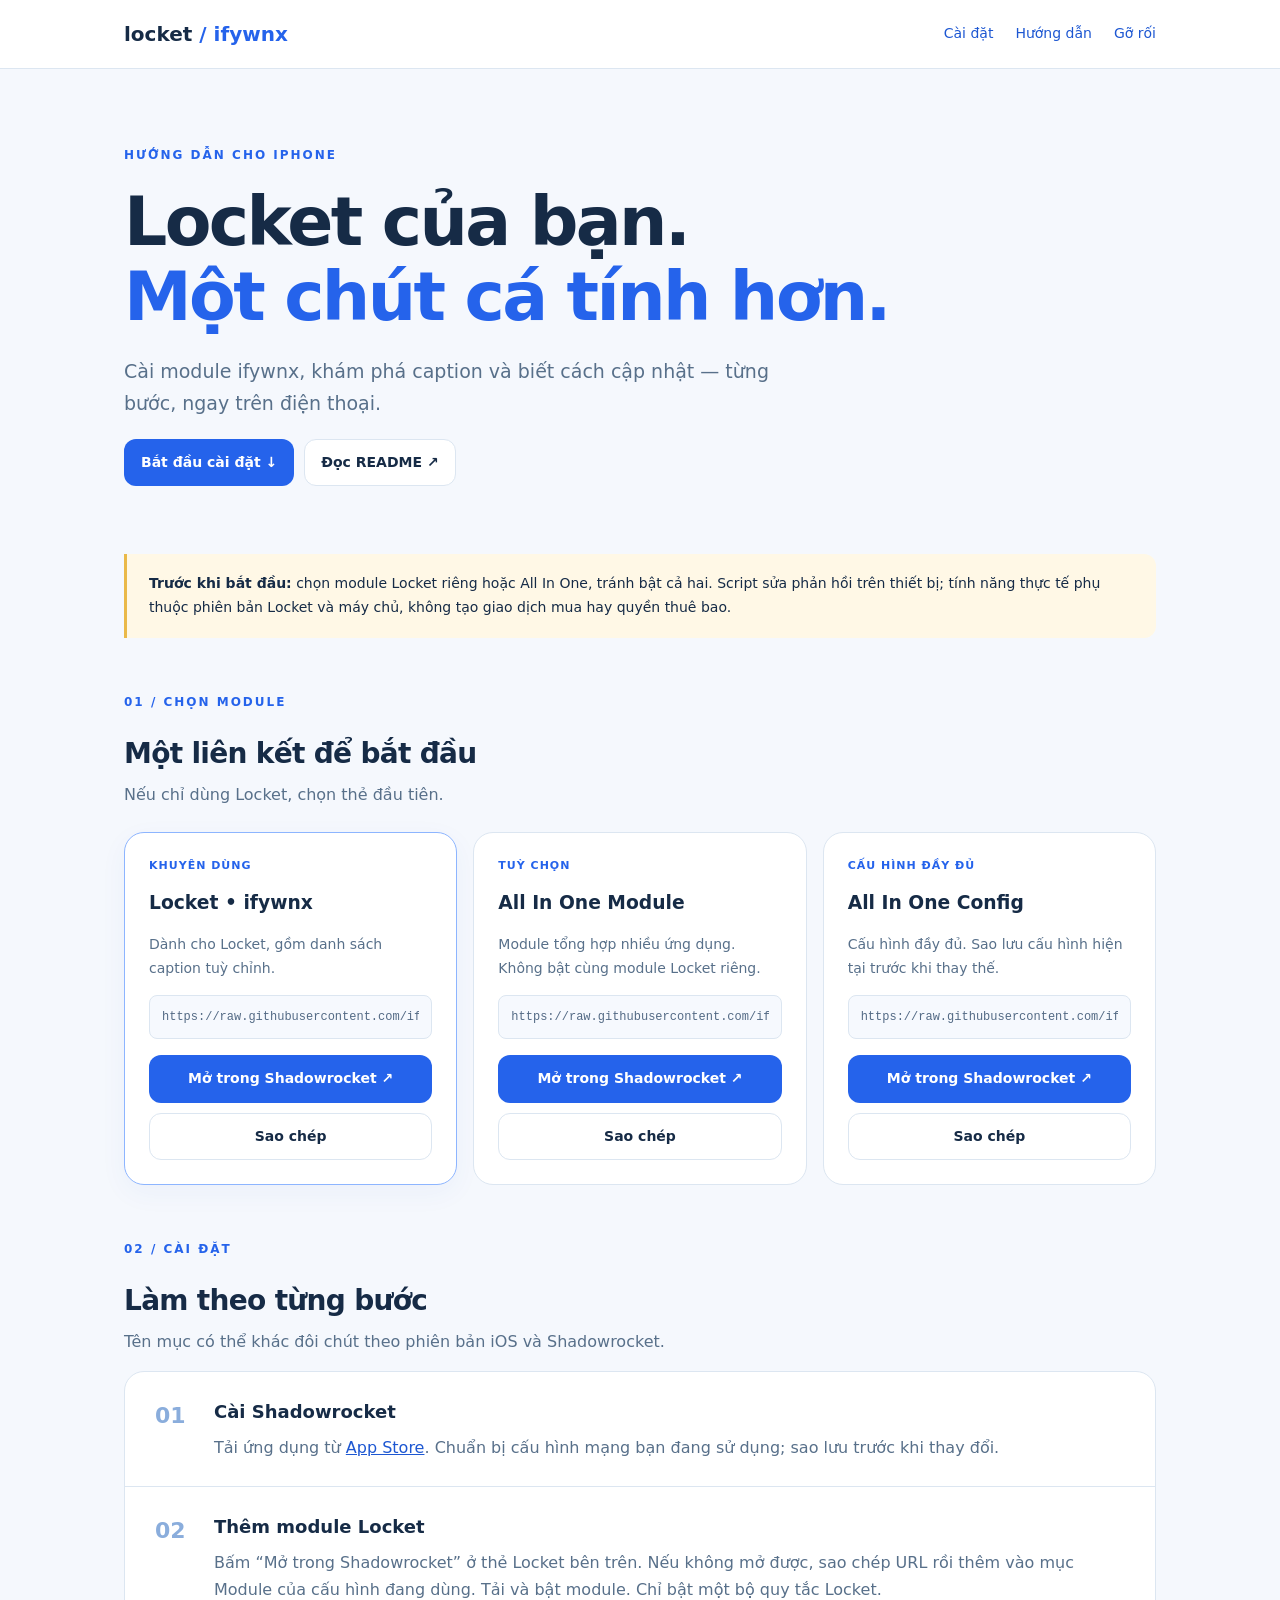
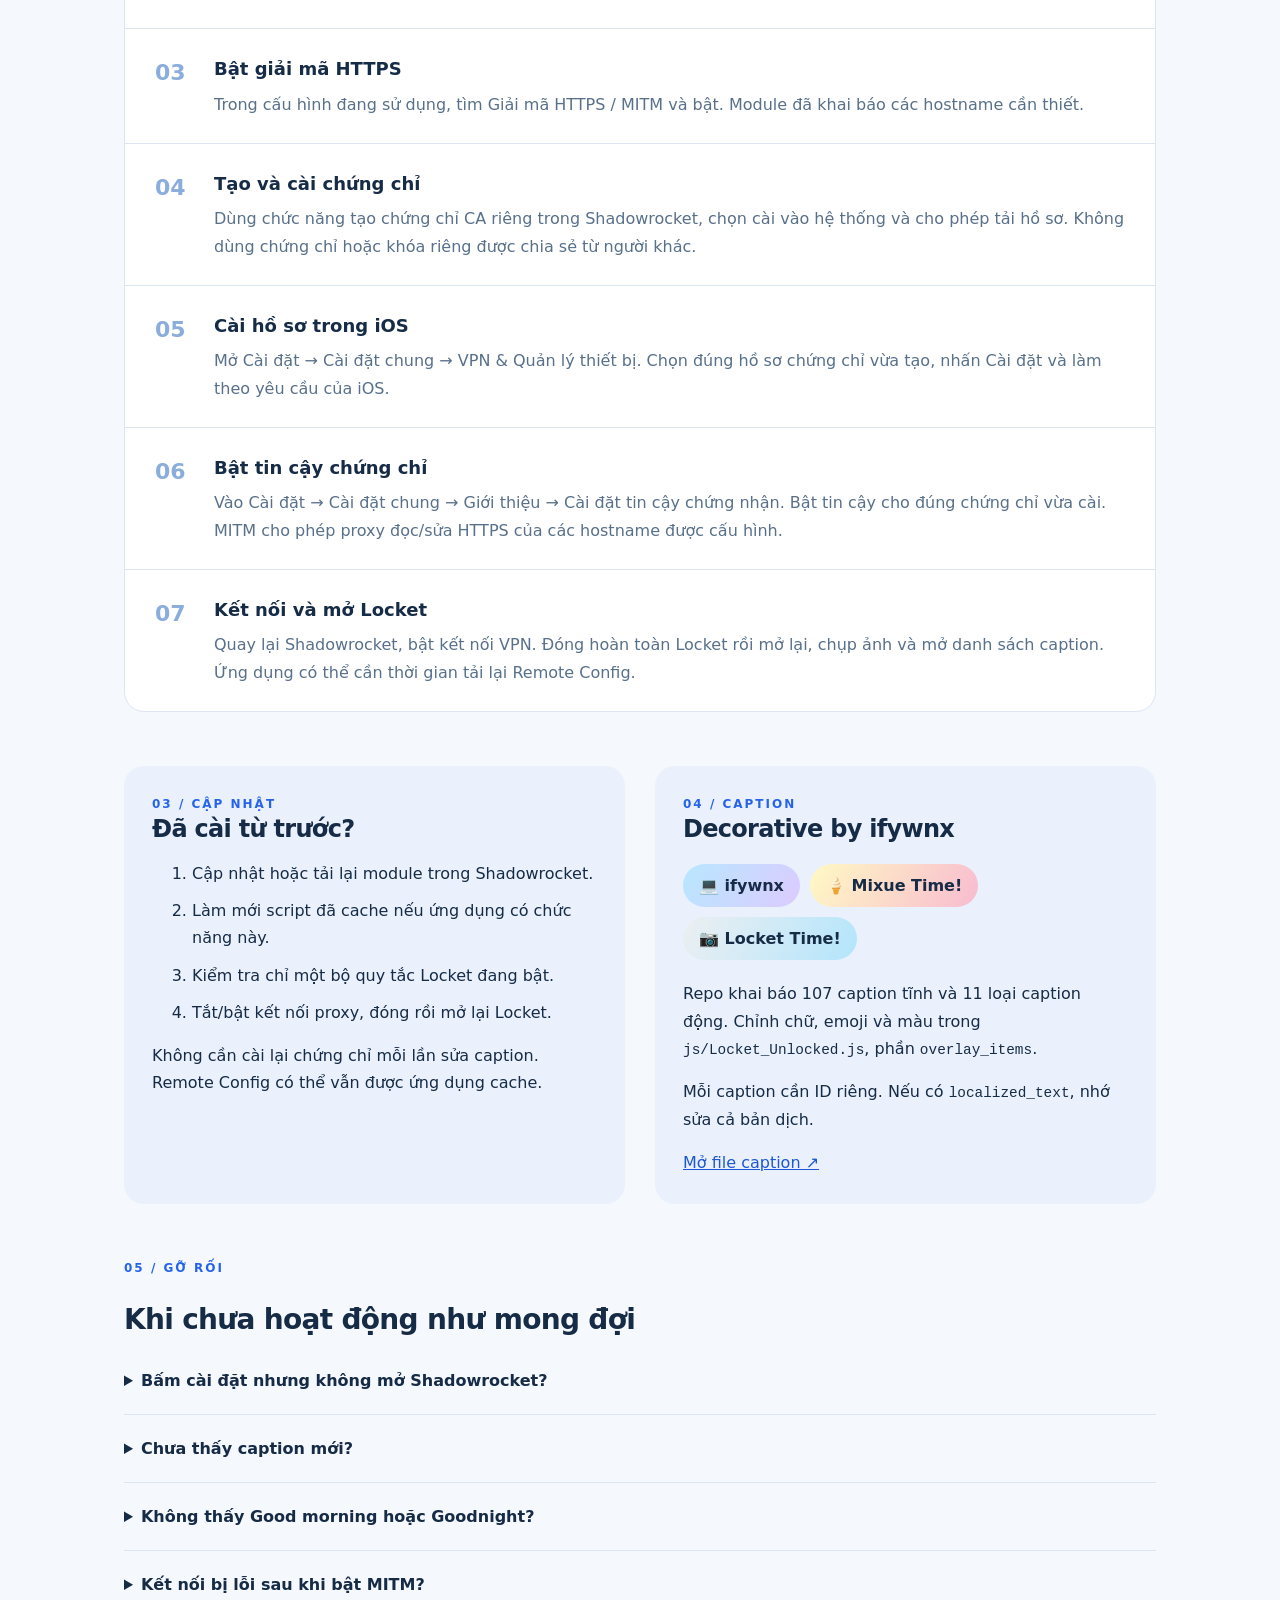
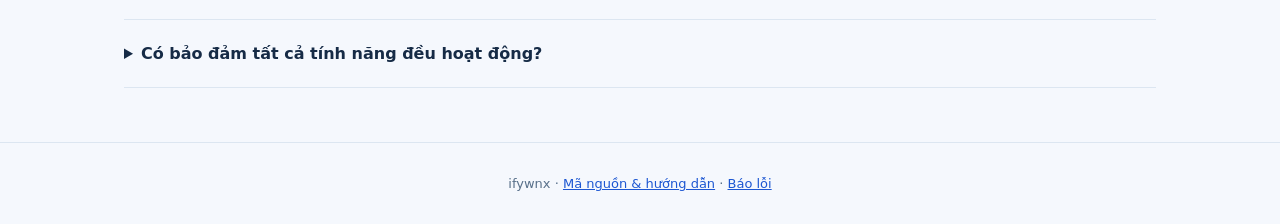
==== commit b7471c12: "Build standalone ifywnx installation guide" ====
--- a/index.html
+++ b/index.html
@@ -1,799 +1,18 @@
-<!DOCTYPE html>
-<html lang="vi">
-<head>
-    <meta charset="UTF-8">
-    <meta name="viewport" content="width=device-width, initial-scale=1.0">
-    <title data-i18n="page-title">Unlock App Premium bằng ShadowRocket</title>
-    <meta name="description" content="Hướng dẫn Unlock App Premium trên iPhone bằng ShadowRocket với link Config và Module.">
-    <meta name="theme-color" content="#2563eb">
-    <link rel="icon" type="image/png" href="./assets/img/shadowrocket.webp"/>
-    <script src="https://cdn.tailwindcss.com"></script>
-    <link href="https://unpkg.com/aos@2.3.1/dist/aos.css" rel="stylesheet">
-    <script src="https://unpkg.com/aos@2.3.1/dist/aos.js"></script>
-    <script src="https://unpkg.com/feather-icons"></script>
-    <link rel="stylesheet" href="https://cdnjs.cloudflare.com/ajax/libs/font-awesome/6.4.0/css/all.min.css">
-    <style>
-        .copy-btn:hover {
-            transform: scale(1.05);
-        }
-        .copy-btn:active {
-            transform: scale(0.95);
-        }
-        :root {
-            --all-in-app: #93c5fd; 
-            --all-in-app-strong: #2563eb; 
-            --yellow: #fcd34d; 
-        }
-    </style>
-</head>
-<body class="bg-gradient-to-b from-blue-50 via-white to-white min-h-screen text-gray-900">
-
-    <!-- Decorative Background -->
-    <div class="fixed inset-0 -z-10 overflow-hidden">
-        <div class="absolute -top-24 -left-24 w-80 h-80 rounded-full bg-gradient-to-tr from-blue-200 to-sky-200 blur-3xl opacity-50"></div>
-        <div class="absolute -bottom-28 -right-24 w-96 h-96 rounded-full bg-gradient-to-tr from-sky-200 to-indigo-200 blur-3xl opacity-50"></div>
-        <div class="absolute top-1/3 -right-16 w-64 h-64 rounded-full bg-gradient-to-br from-indigo-200 to-blue-200 blur-3xl opacity-40"></div>
-        <div class="absolute inset-0 opacity-30" style="background-image: radial-gradient(circle at 1px 1px, rgba(37,99,235,0.15) 1px, transparent 0); background-size: 24px 24px;"></div>
-    </div>
-
-    <!-- Toast Notification -->
-    <div id="toast" class="fixed bottom-6 left-1/2 -translate-x-1/2 z-50">
-        <div id="toastContent" class="opacity-0 translate-y-2 transition-all duration-300">
-            <div class="pointer-events-none bg-gradient-to-r from-blue-500 to-sky-400 text-black rounded-full px-4 py-2 shadow-xl ring-1 ring-blue-300/60 flex items-center gap-2">
-                <span class="text-lg">✨</span>
-                <span id="toastMessage" class="text-sm font-semibold">Đã sao chép!</span>
-            </div>
-        </div>
-    </div>
-    
-    <div class="relative z-10 max-w-md mx-auto px-4 py-16">
-        <div class="bg-white rounded-2xl p-8 shadow-xl border border-gray-200" data-aos="fade-up">
-            <div class="text-center mb-8">
-                <div class="mx-auto mb-3 w-12 h-12 rounded-xl flex items-center justify-center" style="background-color: var(--all-in-app)">
-                    <span class="text-2xl">🚀</span>
-                </div>
-                <h1 class="text-3xl font-bold mb-2 text-gray-900">Unlock App <span class="bg-clip-text text-transparent bg-gradient-to-r from-blue-600 to-sky-400">Premium</span></h1>
-                <p class="text-gray-600" data-i18n="subtitle">Dành cho iPhone sử dụng ứng dụng <span class="font-semibold">ShadowRocket</span></p>
-            </div>
-
-            <div class="space-y-6">
-                <!-- Links (Config & Module) -->
-                <div class="bg-gray-50 rounded-xl p-5 border border-gray-200">
-                    <h2 class="text-xl font-semibold mb-4 flex items-center text-gray-900">
-                        <i data-feather="link" class="mr-2"></i> <span data-i18n="config-title">Link cấu hình ShadowRocket</span>
-                    </h2>
-                    <div class="space-y-5">
-                        <!-- Notice -->
-                        <div class="rounded-xl p-4 border border-amber-200 bg-amber-50">
-                            <div class="flex items-start">
-                                <div class="mt-0.5 mr-3">
-                                    <div class="w-6 h-6 rounded-md flex items-center justify-center" style="background-color: var(--yellow)">
-                                        <i data-feather="alert-triangle" class="w-4 h-4 text-black"></i>
-                                    </div>
-                                </div>
-                                <div class="text-sm text-gray-800">
-                                    <p class="font-semibold mb-1" data-i18n="note-title">Lưu ý</p>
-                                    <ul class="list-disc pl-5 space-y-1">
-                                        <li data-i18n="note-1">Muốn sử dụng premium thì <span class="font-semibold">phải bật VPN trong ShadowRocket</span>.</li>
-                                        <li data-i18n="note-2">Không dùng nữa thì <span class="font-semibold">tắt đi</span> để tránh hao pin và nóng máy.</li>
-                                    </ul>
-                                </div>
-                            </div>
-                        </div>
-
-                        <!-- Config link -->
-                        <div>
-                            <label class="block text-sm text-gray-700 font-semibold mb-1" data-i18n="link-all-in-one">Link Config All_In_One (.conf)</label>
-                            <div class="flex items-center bg-gray-100 rounded-lg p-3">
-                                <span class="flex-1 overflow-x-auto text-sm">https://raw.githubusercontent.com/ifywnx/locket-gold-ywnx/refs/heads/main/All_In_One.conf</span>
-                                <button class="copy-btn ml-2 bg-blue-500 hover:bg-blue-600 focus:ring-2 focus:ring-blue-300 focus:outline-none text-white px-3 py-1 rounded-lg transition-all" onclick="copyToClipboard('https://raw.githubusercontent.com/ifywnx/locket-gold-ywnx/refs/heads/main/All_In_One.conf')">
-                                    <i data-feather="copy" class="w-4 h-4"></i>
-                                </button>
-                            </div>
-                            <a href="shadowrocket://config/add/https://raw.githubusercontent.com/ifywnx/locket-gold-ywnx/refs/heads/main/All_In_One.conf" class="mt-2 w-full bg-gradient-to-r from-blue-500 to-sky-400 hover:from-blue-600 hover:to-sky-500 focus:ring-2 focus:ring-blue-300 focus:outline-none text-black font-semibold py-2 px-4 rounded-lg transition-all inline-flex items-center justify-center gap-2">
-                                <i data-feather="file" class="w-5 h-5"></i>
-                                <span data-i18n="btn-open-sr">Mở trong ShadowRocket</span>
-                            </a>
-                        </div>
-
-                        <!-- Module link -->
-                        <div>
-                            <label class="block text-sm text-gray-700 font-semibold mb-1" data-i18n="link-module-all">Link Module All_In_One (.sgmodule)</label>
-                            <div class="flex items-center bg-gray-100 rounded-lg p-3">
-                                <span class="flex-1 overflow-x-auto text-sm">https://raw.githubusercontent.com/ifywnx/locket-gold-ywnx/refs/heads/main/All_In_One.sgmodule</span>
-                                <button class="copy-btn ml-2 bg-blue-500 hover:bg-blue-600 focus:ring-2 focus:ring-blue-300 focus:outline-none text-white px-3 py-1 rounded-lg transition-all" onclick="copyToClipboard('https://raw.githubusercontent.com/ifywnx/locket-gold-ywnx/refs/heads/main/All_In_One.sgmodule')">
-                                    <i data-feather="copy" class="w-4 h-4"></i>
-                                </button>
-                            </div>
-                            <a href="shadowrocket://install?module=https%3A%2F%2Fraw.githubusercontent.com%2Fifywnx%2Flocket-gold-ywnx%2Frefs%2Fheads%2Fmain%2FAll_In_One.sgmodule" class="mt-2 w-full bg-gradient-to-r from-blue-500 to-sky-400 hover:from-blue-600 hover:to-sky-500 focus:ring-2 focus:ring-blue-300 focus:outline-none text-black font-semibold py-2 px-4 rounded-lg transition-all inline-flex items-center justify-center gap-2">
-                                <i data-feather="plus" class="w-5 h-5"></i>
-                                <span data-i18n="btn-open-sr">Mở trong ShadowRocket</span>
-                            </a>
-                        </div>
-                        <div>
-                            <label class="block text-sm text-gray-700 font-semibold mb-1" data-i18n="link-module-gps">Link Module Fake GPS (.sgmodule)</label>
-                            <div class="flex items-center bg-gray-100 rounded-lg p-3">
-                                <span class="flex-1 overflow-x-auto text-sm">https://raw.githubusercontent.com/ifywnx/locket-gold-ywnx/refs/heads/main/modules/ios-location-spoofer.sgmodule</span>
-                                <button class="copy-btn ml-2 bg-blue-500 hover:bg-blue-600 focus:ring-2 focus:ring-blue-300 focus:outline-none text-white px-3 py-1 rounded-lg transition-all" onclick="copyToClipboard('https://raw.githubusercontent.com/ifywnx/locket-gold-ywnx/refs/heads/main/modules/ios-location-spoofer.sgmodule')">
-                                    <i data-feather="copy" class="w-4 h-4"></i>
-                                </button>
-                            </div>
-                            <a href="shadowrocket://install?module=https%3A%2F%2Fraw.githubusercontent.com%2Fifywnx%2Flocket-gold-ywnx%2Frefs%2Fheads%2Fmain%2Fmodules%2Fios-location-spoofer.sgmodule" class="mt-2 w-full bg-gradient-to-r from-blue-500 to-sky-400 hover:from-blue-600 hover:to-sky-500 focus:ring-2 focus:ring-blue-300 focus:outline-none text-black font-semibold py-2 px-4 rounded-lg transition-all inline-flex items-center justify-center gap-2">
-                                <i data-feather="plus" class="w-5 h-5"></i>
-                                <span data-i18n="btn-open-sr">Mở trong ShadowRocket</span>
-                            </a>
-                        </div>
-                    </div>
-                </div>
-
-                <!-- Instruction Steps -->
-                <div class="bg-gray-50 rounded-xl p-5 border border-gray-200">
-                    <h2 class="text-xl font-semibold mb-4 flex items-center text-gray-900">
-                        <i data-feather="list" class="mr-2"></i> <span data-i18n="guide-title">Hướng dẫn cài đặt</span>
-                    </h2>
-                    <ol class="space-y-6 list-decimal list-inside">
-                        
-                        <li class="text-gray-700">
-                            <span data-i18n="step-1">Tải ứng dụng <a href="https://apps.apple.com/app/id932747118" target="_blank" rel="noopener noreferrer" class="font-semibold text-blue-600">ShadowRocket</a> từ <span class="font-semibold text-blue-600">App Store</span>. Nếu máy bạn chưa có ShadowRocket hoặc chưa có tài khoản App Store để tải, hãy làm theo hướng dẫn bên dưới.</span>
-
-                            <div class="mt-4 rounded-xl p-4 border border-blue-200 bg-blue-50">
-                                <p class="text-sm font-semibold text-blue-800 mb-2" data-i18n="no-acc-title">
-                                    📌 Trường hợp chưa có tài khoản để tải ShadowRocket
-                                </p>
-
-                                <ol class="list-decimal pl-5 space-y-2 text-sm text-gray-700">
-                                    <li data-i18n="no-acc-1">Chuẩn bị <span class="font-semibold">máy tính Windows</span> hoặc laptop, <span class="font-semibold">dây cáp sạc iPhone</span> và điện thoại iPhone cần cài.</li>
-                                    <li data-i18n="no-acc-2">Trên máy tính, tải phần mềm <a href="https://www.3u.com/" target="_blank" rel="noopener noreferrer" class="font-semibold text-blue-600 hover:underline">3uTools</a> về máy tính, sau đó mở file vừa tải và cài đặt như bình thường.</li>
-                                    <li data-i18n="no-acc-3">Khi mở 3uTools lần đầu, nếu phần mềm yêu cầu cài thêm <span class="font-semibold">driver</span> hoặc thành phần hỗ trợ kết nối iPhone, hãy bấm cài đặt theo hướng dẫn của 3uTools.</li>
-                                    <li data-i18n="no-acc-4">Dùng dây cáp kết nối iPhone với máy tính. Trên iPhone nếu hiện thông báo <span class="font-semibold">“Tin cậy máy tính này?”</span> thì bấm <span class="font-semibold text-blue-600">Tin cậy</span>, sau đó nhập mật khẩu mở khóa iPhone nếu máy yêu cầu.</li>
-                                    <li data-i18n="no-acc-5">Chờ vài giây để 3uTools nhận thiết bị. Khi 3uTools đã nhận iPhone thành công, app 3uTools trên điện thoại có thể được cài về máy. Sau bước này bạn có thể rút dây cáp khỏi máy tính.</li>
-                                </ol>
-
-                                <div class="mt-4 p-3 bg-white rounded-lg border border-blue-100">
-                                    <p class="text-sm font-semibold text-gray-800 mb-2" data-i18n="after-3u-title">
-                                        Sau khi đã có 3uTools trên điện thoại, bạn có 2 cách để tải ShadowRocket:
-                                    </p>
-
-                                    <div class="space-y-3 text-sm text-gray-700">
-                                        <div>
-                                            <p class="font-semibold text-blue-700" data-i18n="method-1-title">Cách 1: Tải trong app 3uTools</p>
-                                            <p data-i18n="method-1-desc">Mở app <span class="font-semibold">3uTools</span> trên iPhone → vào ô tìm kiếm → nhập <span class="font-semibold">ShadowRocket</span> → chọn tải/cài đặt app.</p>
-                                        </div>
-
-                                        <div>
-                                            <p class="font-semibold text-blue-700" data-i18n="method-2-title">Cách 2: Tải bằng nút trực tiếp bên dưới</p>
-                                            <p data-i18n="method-2-desc">Nếu iPhone của bạn đã từng kết nối 3uTools thành công, bạn có thể bấm nút bên dưới để mở link cài đặt trực tiếp.</p>
-                                        </div>
-                                    </div>
-
-                                    <a href="itms-services://?action=download-manifest&url=https://dl.3u.com/plist/2025/09/28/1759023053857_696086.plist" class="mt-3 w-full bg-gradient-to-r from-blue-500 to-sky-400 hover:from-blue-600 hover:to-sky-500 focus:ring-2 focus:ring-blue-300 focus:outline-none text-black font-semibold py-2 px-4 rounded-lg transition-all inline-flex items-center justify-center gap-2">
-                                        <i data-feather="download" class="w-5 h-5"></i>
-                                        <span data-i18n="btn-dl-sr">Tải ShadowRocket</span>
-                                    </a>
-
-                                    <p class="text-xs text-gray-500 italic mt-2" data-i18n="dl-note-fail">
-                                        *Nếu bấm nút không chạy, hãy quay lại Cách 1 và tải trong app 3uTools trên điện thoại.
-                                    </p>
-                                </div>
-
-                                <div class="mt-4 p-3 bg-amber-50 rounded-lg border border-amber-200">
-                                    <p class="text-xs text-amber-800" data-i18n="dl-warning">
-                                        ⚠️ Lưu ý: Không nên đăng nhập tài khoản lạ vào mục iCloud trên iPhone. Nếu cần dùng tài khoản hỗ trợ tải app, chỉ đăng nhập trong phần App Store/Phương tiện & Mục mua, sau khi tải xong nên đăng xuất để tránh lỗi khóa máy hoặc đồng bộ dữ liệu ngoài ý muốn.
-                                    </p>
-                                </div>
-                            </div>
-                            <div class="mt-2 w-full rounded-lg border border-dashed border-blue-300 bg-blue-50/40 flex items-center justify-center text-xs text-gray-500">
-                                <button type="button" class="block w-full" onclick="openImageModalAt(0)">
-                                    <img src="./assets/steps/downloadShadowRocket.jpg" alt="Tải ShadowRocket" class="w-full h-auto max-h-64 object-contain rounded-lg">
-                                </button>
-                            </div>
-                        </li>
-
-                        <li class="text-gray-700">
-                            <span data-i18n="step-2">Bấm vào lần lượt <span class="font-semibold text-blue-600">2 nút ở trên</span> để nhập tự động vào app <span class="font-semibold">ShadowRocket</span>, hoặc có thể bấm <span class="font-semibold">Sao chép</span> thủ công và dán vào ở <span class="font-semibold text-blue-600">Tab Cấu Hình</span>.</span>
-                            <div class="mt-2 w-full rounded-lg border border-dashed border-blue-300 bg-blue-50/40 flex items-center justify-center text-xs text-gray-500">
-                                <button type="button" class="block w-full" onclick="openImageModalAt(2)">
-                                    <img src="./assets/steps/step2.jpg" alt="Hướng dẫn bước 2" class="w-full h-auto max-h-64 object-contain rounded-lg">
-                                </button>
-                            </div>
-                        </li>
-                        <li class="text-gray-700">
-                            <span data-i18n="step-3">Chọn cấu hình <span class="font-semibold text-blue-600">"All_In_One.conf"</span> → <span class="font-semibold">Sử dụng Config</span>.</span>
-                            <div class="mt-2 w-full rounded-lg border border-dashed border-blue-300 bg-blue-50/40 flex items-center justify-center text-xs text-gray-500">
-                                <button type="button" class="block w-full" onclick="openImageModalAt(3)">
-                                    <img src="./assets/steps/step3.jpg" alt="Hướng dẫn bước 3" class="w-full h-auto max-h-64 object-contain rounded-lg">
-                                </button>
-                            </div>
-                        </li>
-                        <li class="text-gray-700">
-                            <span data-i18n="step-4">Nhấn vào biểu tượng chữ <i class="fas fa-info-circle text-blue-600"></i> màu xanh cạnh cấu hình <span class="font-semibold text-blue-600">"All_In_One.conf"</span> → vào mục <span class="font-semibold text-blue-600">Giải mã HTTPS</span> và bật <span class="font-semibold">Giải mã HTTPS</span> lên.</span>
-                            <div class="mt-2 w-full rounded-lg border border-dashed border-blue-300 bg-blue-50/40 flex items-center justify-center text-xs text-gray-500">
-                                <button type="button" class="block w-full" onclick="openImageModalAt(4)">
-                                    <img src="./assets/steps/step4.jpg" alt="Hướng dẫn bước 4" class="w-full h-auto max-h-64 object-contain rounded-lg">
-                                </button>
-                            </div>
-                        </li>
-                        <li class="text-gray-700">
-                            <span data-i18n="step-5">Hệ thống yêu cầu <span class="font-semibold text-blue-600">Tạo chứng chỉ CA mới</span> → Chọn <span class="font-semibold">Tạo chứng chỉ CA mới</span> → <span class="font-semibold">Cài đặt Chứng chỉ CA vào Hệ thống</span> → <span class="font-semibold">Cho phép</span> → <span class="font-semibold">Đóng</span>.</span>
-                            <div class="mt-2 w-full rounded-lg border border-dashed border-blue-300 bg-blue-50/40 flex items-center justify-center text-xs text-gray-500">
-                                <button type="button" class="block w-full" onclick="openImageModalAt(5)">
-                                    <img src="./assets/steps/step5.jpg" alt="Hướng dẫn bước 5" class="w-full h-auto max-h-64 object-contain rounded-lg">
-                                </button>
-                            </div>
-                        </li>
-                        <li class="text-gray-700">
-                            <span data-i18n="step-6">Vào <span class="font-semibold text-blue-600">CÀI ĐẶT (Trên máy)</span> → <span class="font-semibold">Cài đặt chung</span> → <span class="font-semibold text-blue-600">Quản lý VPN & Thiết bị</span> rồi tiến hành <span class="font-semibold">cài đặt chứng chỉ</span> vừa tạo.</span>
-                            <div class="mt-2 w-full rounded-lg border border-dashed border-blue-300 bg-blue-50/40 flex items-center justify-center text-xs text-gray-500">
-                                <button type="button" class="block w-full" onclick="openImageModalAt(6)">
-                                    <img src="./assets/steps/step6.jpg" alt="Hướng dẫn bước 6" class="w-full h-auto max-h-64 object-contain rounded-lg">
-                                </button>
-                            </div>
-                        </li>
-                        <li class="text-gray-700">
-                            <span data-i18n="step-7">Sau khi cài đặt xong, vào tiếp mục <span class="font-semibold text-blue-600">Cài đặt chung</span> → <span class="font-semibold">Giới thiệu</span> → <span class="font-semibold text-blue-600">Cài đặt tin cậy chứng nhận</span> → Sau đó <span class="font-semibold">bật mục Shadowrocket</span> mới tải lên.</span>
-                            <div class="mt-2 w-full rounded-lg border border-dashed border-blue-300 bg-blue-50/40 flex items-center justify-center text-xs text-gray-500">
-                                <button type="button" class="block w-full" onclick="openImageModalAt(7)">
-                                    <img src="./assets/steps/step7.jpg" alt="Hướng dẫn bước 7" class="w-full h-auto max-h-64 object-contain rounded-lg">
-                                </button>
-                            </div>
-                        </li>
-                        <li class="text-gray-700">
-                            <span data-i18n="step-8">Quay lại app <span class="font-semibold text-blue-600">ShadowRocket</span> → <span class="font-semibold">bật Kết nối</span> là sử dụng các app <span class="font-semibold text-blue-600">Premium</span> thành công.</span>
-                            <div class="mt-2 w-full rounded-lg border border-dashed border-blue-300 bg-blue-50/40 flex items-center justify-center text-xs text-gray-500">
-                                <button type="button" class="block w-full" onclick="openImageModalAt(8)">
-                                    <img src="./assets/steps/step8.jpg" alt="Hướng dẫn bước 8" class="w-full h-auto max-h-64 object-contain rounded-lg">
-                                </button>
-                            </div>
-                            <p class="text-xs text-gray-500 italic mt-2" data-i18n="step-8-note">*Sau khi thấy chữ <span class="font-semibold text-blue-600">VPN</span> trên <span class="text-blue-600">Trung tâm điều khiển</span> là đã kết nối thành công</p>
-                        </li>
-                    </ol>
-                </div>
-            </div>
-
-            <!-- Supported Apps -->
-            <div class="mt-6 bg-gray-50 rounded-xl p-5 border border-gray-200">
-                <h2 class="text-xl font-semibold mb-4 flex items-center text-gray-900">
-                    <i data-feather="smartphone" class="mr-2"></i> <span data-i18n="apps-title">Ứng dụng được hỗ trợ</span>
-                </h2>
-                <div class="grid grid-cols-1 gap-4">
-                    <!-- Alight Motion -->
-                    <div class="p-4 rounded-lg border border-gray-200 bg-white">
-                        <div class="flex items-center gap-3 mb-2">
-                            <div class="w-10 h-10 rounded-lg flex items-center justify-center text-sm font-bold" style="background-color: var(--all-in-app)">AM</div>
-                            <div>
-                                <div class="font-semibold text-gray-900">Alight Motion</div>
-                                <div class="text-xs text-gray-600" data-i18n="app-am-desc">Mở khoá Pro, không watermark</div>
-                            </div>
-                        </div>
-                        <div class="text-xs text-gray-500 bg-blue-50 p-2 rounded border-l-4 border-blue-300" data-i18n="app-am-act">
-                            💡 <strong>Cách kích hoạt:</strong> Mở app → Bấm vào biểu tượng Premium → Sẽ tự động kích hoạt Pro.
-                        </div>
-                    </div>
-                    
-                    <!-- BeautyPlus -->
-                    <div class="p-4 rounded-lg border border-gray-200 bg-white">
-                        <div class="flex items-center gap-3 mb-2">
-                            <div class="w-10 h-10 rounded-lg flex items-center justify-center text-sm font-bold" style="background-color: var(--all-in-app)">BP</div>
-                            <div>
-                                <div class="font-semibold text-gray-900">BeautyPlus</div>
-                                <div class="text-xs text-gray-600" data-i18n="app-bp-desc">Mở khoá tính năng Vip</div>
-                            </div>
-                        </div>
-                        <div class="text-xs text-gray-500 bg-blue-50 p-2 rounded border-l-4 border-blue-300" data-i18n="app-bp-act">
-                            💡 <strong>Cách kích hoạt:</strong> Mở app → Vào phần VIP → Tự động kích hoạt các tính năng Premium.
-                        </div>
-                    </div>
-                    
-                    <!-- CamScanner -->
-                    <div class="p-4 rounded-lg border border-gray-200 bg-white">
-                        <div class="flex items-center gap-3 mb-2">
-                            <div class="w-10 h-10 rounded-lg flex items-center justify-center text-sm font-bold" style="background-color: var(--all-in-app)">CS</div>
-                            <div>
-                                <div class="font-semibold text-gray-900">CamScanner</div>
-                                <div class="text-xs text-gray-600" data-i18n="app-cs-desc">Mở khoá tính năng Vip</div>
-                            </div>
-                        </div>
-                        <div class="text-xs text-gray-500 bg-blue-50 p-2 rounded border-l-4 border-blue-300" data-i18n="app-cs-act">
-                            💡 <strong>Cách kích hoạt:</strong> Khởi động lại app → Vào mục Premium sẽ thấy đã kích hoạt VIP.
-                        </div>
-                    </div>
-                    
-                    <!-- KineMaster -->
-                    <div class="p-4 rounded-lg border border-gray-200 bg-white">
-                        <div class="flex items-center gap-3 mb-2">
-                            <div class="w-10 h-10 rounded-lg flex items-center justify-center text-sm font-bold" style="background-color: var(--all-in-app)">KM</div>
-                            <div>
-                                <div class="font-semibold text-gray-900">KineMaster</div>
-                                <div class="text-xs text-gray-600" data-i18n="app-km-desc">Xoá watermark, lên pro</div>
-                            </div>
-                        </div>
-                        <div class="text-xs text-gray-500 bg-blue-50 p-2 rounded border-l-4 border-blue-300" data-i18n="app-km-act">
-                            💡 <strong>Cách kích hoạt:</strong> Tạo project mới → Xuất video → Watermark sẽ tự động bị loại bỏ.
-                        </div>
-                    </div>
-                    
-                    <!-- Lightroom -->
-                    <div class="p-4 rounded-lg border border-gray-200 bg-white">
-                        <div class="flex items-center gap-3 mb-2">
-                            <div class="w-10 h-10 rounded-lg flex items-center justify-center text-sm font-bold" style="background-color: var(--all-in-app)">LR</div>
-                            <div>
-                                <div class="font-semibold text-gray-900">Lightroom</div>
-                                <div class="text-xs text-gray-600" data-i18n="app-lr-desc">Mở khoá cao cấp</div>
-                            </div>
-                        </div>
-                        <div class="text-xs text-gray-500 bg-amber-50 p-2 rounded border-l-4 border-amber-300" data-i18n="app-lr-act">
-                            ⚠️ <strong>Yêu cầu đặc biệt:</strong> Cần có tài khoản Adobe đã từng đăng ký Premium trước đó. Đăng nhập vào tài khoản cũ → Tự động kích hoạt lại Premium.
-                        </div>
-                    </div>
-                    
-                    <!-- Locket -->
-                    <div class="p-4 rounded-lg border border-gray-200 bg-white">
-                        <div class="flex items-center gap-3 mb-2">
-                            <div class="w-10 h-10 rounded-lg flex items-center justify-center text-sm font-bold" style="background-color: var(--all-in-app)">LO</div>
-                            <div>
-                                <div class="font-semibold text-gray-900">Locket</div>
-                                <div class="text-xs text-gray-600" data-i18n="app-lo-desc">Quay vd 5s, up ảnh,...</div>
-                            </div>
-                        </div>
-                        <div class="text-xs text-gray-500 bg-blue-50 p-2 rounded border-l-4 border-blue-300" data-i18n="app-lo-act">
-                            💡 <strong>Cách kích hoạt:</strong> Mở app → Vào Settings → Thấy đã hiển thị LocketGold.
-                        </div>
-                    </div>
-                    
-                    <!-- PicsArt -->
-                    <div class="p-4 rounded-lg border border-gray-200 bg-white">
-                        <div class="flex items-center gap-3 mb-2">
-                            <div class="w-10 h-10 rounded-lg flex items-center justify-center text-sm font-bold" style="background-color: var(--all-in-app)">PA</div>
-                            <div>
-                                <div class="font-semibold text-gray-900">PicsArt</div>
-                                <div class="text-xs text-gray-600" data-i18n="app-pa-desc">Premium đầy đủ tính năng</div>
-                            </div>
-                        </div>
-                        <div class="text-xs text-gray-500 bg-blue-50 p-2 rounded border-l-4 border-blue-300" data-i18n="app-pa-act">
-                            💡 <strong>Cách kích hoạt:</strong> Mở app → Các tool Premium sẽ tự động mở khoá, không cần đăng ký.
-                        </div>
-                    </div>
-                    
-                    <!-- Snow -->
-                    <div class="p-4 rounded-lg border border-gray-200 bg-white">
-                        <div class="flex items-center gap-3 mb-2">
-                            <div class="w-10 h-10 rounded-lg flex items-center justify-center text-sm font-bold" style="background-color: var(--all-in-app)">SN</div>
-                            <div>
-                                <div class="font-semibold text-gray-900">Snow</div>
-                                <div class="text-xs text-gray-600" data-i18n="app-sn-desc">Mở khoá Vip</div>
-                            </div>
-                        </div>
-                        <div class="text-xs text-gray-500 bg-blue-50 p-2 rounded border-l-4 border-blue-300" data-i18n="app-sn-act">
-                            💡 <strong>Cách kích hoạt:</strong> Mở app → Vào phần Premium → Sẽ thấy đã kích hoạt VIP.
-                        </div>
-                    </div>
-                    
-                    <!-- SoundCloud Go+ -->
-                    <div class="p-4 rounded-lg border border-gray-200 bg-white">
-                        <div class="flex items-center gap-3 mb-2">
-                            <div class="w-10 h-10 rounded-lg flex items-center justify-center text-sm font-bold" style="background-color: var(--all-in-app)">SC</div>
-                            <div>
-                                <div class="font-semibold text-gray-900">SoundCloud</div>
-                                <div class="text-xs text-gray-600" data-i18n="app-sc-desc">Trải nghiệm Go+</div>
-                            </div>
-                        </div>
-                        <div class="text-xs text-gray-500 bg-blue-50 p-2 rounded border-l-4 border-blue-300" data-i18n="app-sc-act">
-                            💡 <strong>Cách kích hoạt:</strong> Khởi động lại app → Tự động kích hoạt SoundCloud Go+.
-                        </div>
-                    </div>
-                    
-                    <!-- Spotify -->
-                    <div class="p-4 rounded-lg border border-gray-200 bg-white">
-                        <div class="flex items-center gap-3 mb-2">
-                            <div class="w-10 h-10 rounded-lg flex items-center justify-center text-sm font-bold" style="background-color: var(--all-in-app)">SP</div>
-                            <div>
-                                <div class="font-semibold text-gray-900">Spotify</div>
-                                <div class="text-xs text-gray-600" data-i18n="app-sp-desc">Loại bỏ quảng cáo, nghe nhạc chất lượng cao</div>
-                            </div>
-                        </div>
-                        <div class="text-xs text-gray-500 bg-amber-50 p-2 rounded border-l-4 border-amber-300" data-i18n="app-sp-act">
-                            ⚠️ <strong>Cách kích hoạt:</strong> Đăng xuất tài khoản → Đăng nhập lại HOẶC xoá app → Tải lại từ App Store → Đăng nhập → Premium sẽ kích hoạt.
-                        </div>
-                    </div>
-                    
-                    <!-- VSCO -->
-                    <div class="p-4 rounded-lg border border-gray-200 bg-white">
-                        <div class="flex items-center gap-3 mb-2">
-                            <div class="w-10 h-10 rounded-lg flex items-center justify-center text-sm font-bold" style="background-color: var(--all-in-app)">VS</div>
-                            <div>
-                                <div class="font-semibold text-gray-900">VSCO</div>
-                                <div class="text-xs text-gray-600" data-i18n="app-vs-desc">Filter full, studio nâng cao</div>
-                            </div>
-                        </div>
-                        <div class="text-xs text-gray-500 bg-blue-50 p-2 rounded border-l-4 border-blue-300" data-i18n="app-vs-act">
-                            💡 <strong>Cách kích hoạt:</strong> Mở app → Vào Studio → All filters và tools sẽ tự động unlock.
-                        </div>
-                    </div>
-                    
-                    <!-- Wink -->
-                    <div class="p-4 rounded-lg border border-gray-200 bg-white">
-                        <div class="flex items-center gap-3 mb-2">
-                            <div class="w-10 h-10 rounded-lg flex items-center justify-center text-sm font-bold" style="background-color: var(--all-in-app)">WI</div>
-                            <div>
-                                <div class="font-semibold text-gray-900">Wink</div>
-                                <div class="text-xs text-gray-600" data-i18n="app-wi-desc">Mở khoá Vip (hiện quá tải)</div>
-                            </div>
-                        </div>
-                        <div class="text-xs text-gray-500 bg-blue-50 p-2 rounded border-l-4 border-blue-300" data-i18n="app-wi-act">
-                            💡 <strong>Cách kích hoạt:</strong> Mở app → Các feature VIP sẽ tự động mở khoá.
-                        </div>
-                    </div>
-                    
-                    <!-- Truecaller -->
-                    <div class="p-4 rounded-lg border border-gray-200 bg-white">
-                        <div class="flex items-center gap-3 mb-2">
-                            <div class="w-10 h-10 rounded-lg flex items-center justify-center text-sm font-bold" style="background-color: var(--all-in-app)">TC</div>
-                            <div>
-                                <div class="font-semibold text-gray-900">Truecaller</div>
-                                <div class="text-xs text-gray-600" data-i18n="app-tc-desc">Mở khoá Gold, chặn spam, caller ID</div>
-                            </div>
-                        </div>
-                        <div class="text-xs text-gray-500 bg-blue-50 p-2 rounded border-l-4 border-blue-300" data-i18n="app-tc-act">
-                            💡 <strong>Cách kích hoạt:</strong> Mở app → Vào Settings → Premium → Sẽ thấy Truecaller Gold đã kích hoạt.
-                        </div>
-                    </div>
-                    
-                    <!-- YouTube -->
-                    <div class="p-4 rounded-lg border border-gray-200 bg-white">
-                        <div class="flex items-center gap-3 mb-2">
-                            <div class="w-10 h-10 rounded-lg flex items-center justify-center text-sm font-bold" style="background-color: var(--all-in-app)">YT</div>
-                            <div>
-                                <div class="font-semibold text-gray-900">YouTube</div>
-                                <div class="text-xs text-gray-600" data-i18n="app-yt-desc">Chặn quảng cáo, tính năng phát nền</div>
-                            </div>
-                        </div>
-                        <div class="text-xs text-gray-500 bg-blue-50 p-2 rounded border-l-4 border-blue-300" data-i18n="app-yt-act">
-                            💡 <strong>Cách kích hoạt:</strong> Mở app → Quảng cáo sẽ tự động bị chặn, có thể phát video khi tắt màn hình.
-                        </div>
-                    </div>
-                </div>
-                <div class="mt-4 p-3 bg-red-50 rounded-lg border border-red-200">
-                    <p class="text-sm text-red-700 flex items-start gap-2">
-                        <span class="text-red-500 mt-0.5">⚠️</span>
-                        <span data-i18n="app-warning"><strong>Lưu ý quan trọng:</strong> Danh sách các app sẽ được cập nhật liên tục. Nếu sử dụng không được, có thể App đó đã bị Fix. Một số app có thể cần thời gian để kích hoạt hoặc yêu cầu thao tác đặc biệt như đã ghi ở trên.</span>
-                    </p>
-                </div>
-            </div>
-            
-            <!-- Locket Config Link -->
-            <div class="mt-6 bg-gray-50 rounded-xl p-5 border border-gray-200">
-                <h2 class="text-xl font-semibold mb-3 flex items-center text-gray-900">
-                    <i data-feather="heart" class="mr-2"></i> <span data-i18n="locket-cfg-title">Config duy trì Locket Gold</span>
-                </h2>
-                <p class="text-sm text-gray-600 mb-4" data-i18n="locket-cfg-desc">Cài đặt Config này sau khi đã kích hoạt Locket Gold thành công.</p>
-                <a href="assets/LocketGold.mobileconfig" download class="w-full bg-gradient-to-r from-amber-400 to-yellow-300 hover:from-amber-600 hover:to-amber-500 focus:ring-2 focus:ring-amber-300 focus:outline-none text-black font-semibold py-2 px-4 rounded-lg transition-all inline-flex items-center justify-center gap-2">
-                    <i data-feather="settings" class="w-5 h-5"></i>
-                    <span data-i18n="btn-install-cfg">Cài đặt Config</span>
-                </a>
-            </div>
-
-            <!-- ShadowRocket Color Customization -->
-            <div class="mt-6 bg-gray-50 rounded-xl p-5 border border-gray-200">
-                <h2 class="text-xl font-semibold mb-3 flex items-center text-gray-900">
-                    <i data-feather="sliders" class="mr-2"></i> <span data-i18n="theme-title">Tùy biến màu sắc ShadowRocket</span>
-                </h2>
-                <p class="text-sm text-gray-600 mb-4" data-i18n="theme-desc">Áp dụng bộ màu tối tinh tế cho giao diện ShadowRocket.</p>
-                <a href="shadowrocket://color?NavigationBarColor=%23151A25&NavigationBar2Color=%2310141D&NavigationBarTextColor=%23F0F0FF&NavigationBar2TextColor=%23F0F0FF&TabBarColor=%23151A25&TabBarBorderColor=%2300000000&TabBarSelectedColor=%2355E0FF&TabBarUnselectedColor=%238B8B99&TableBackgroundColor=%2310141D&TableCellBackgroundColor=%231A2230&TableCellSelectedBackgroundColor=%232A3447&TableSeparatorColor=%233A3A50&TextFieldTextColor=%23F0F0FF&PlaceholderColor=%239999AA&TextLabelTextColor=%2355E0FF&DetailLabelTextColor=%23E0E0FF&TextLabelDeleteColor=%23FF5555&HeaderFooterTextColor=%237A7A8A&SearchFieldBackgroundColor=%231A2230&IndicatorColor=%2355E0FF&ButtonIconColor=%2355E0FF&ButtonNormalColor=%23F0F0FF&ButtonNormal2Color=%23CCE6FF&ButtonNormal3Color=%237A7A8A&ButtonHighlightedColor=%2399E0FF&ButtonHighlighted2Color=%23FFFFFF&ButtonHighlighted3Color=%2355E0FF&ButtonDisabledColor=%23606070&PingSuccessTextColor=%2300E0A0&PingTimeoutTextColor=%23FF5555&DefaultDotColor=%23FFAA33&HUDBackgroundColor=%232A3447&v=1.0" class="w-full bg-gradient-to-r from-blue-500 to-sky-400 hover:from-blue-600 hover:to-sky-500 focus:ring-2 focus:ring-blue-300 focus:outline-none text-black font-semibold py-2 px-4 rounded-lg transition-all inline-flex items-center justify-center gap-2">
-                    <i data-feather="droplet" class="w-5 h-5"></i>
-                    <span data-i18n="btn-apply-theme">Áp dụng bộ màu</span>
-                </a>
-            </div>
-
-            <!-- Free Message -->
-            <div class="mt-6 bg-gradient-to-r from-green-50 to-blue-50 rounded-xl p-4 border border-green-200 text-center">
-                <p class="text-sm text-gray-700" data-i18n="free-msg">
-                    <span class="font-semibold text-green-600">Mọi thứ bên trên đều Free</span>, mình chỉ muốn mọi người có thể <span class="font-semibold text-blue-600">vui vẻ chia sẻ</span> với nhau các khoảnh khắc.
-                </p>
-            </div>
-
-            <!-- Contact Info -->
-            <div class="mt-4 bg-gradient-to-r from-purple-50 to-pink-50 rounded-xl p-4 border border-purple-200 text-center">
-                <p class="text-sm text-gray-700 mb-2" data-i18n="gl-msg">
-                    <span class="font-semibold text-purple-600">Chúc các bạn may mắn.</span>
-                </p>
-                <p class="text-xs text-gray-600 mb-2" data-i18n="contact-msg">Mọi thông tin cần có thể liên hệ</p>
-                <a href="https://t.me/ifywnx" target="_blank" rel="noopener noreferrer" class="inline-flex items-center gap-2 bg-gradient-to-r from-blue-500 to-purple-500 hover:from-blue-600 hover:to-purple-600 text-white font-semibold py-2 px-4 rounded-lg transition-all">
-                    <i data-feather="message-circle" class="w-4 h-4"></i>
-                    <span>Admin: @ifywnx</span>
-                </a>
-            </div>
-        </div>
-    </div>
-
-    <!-- Copyright Footer -->
-    <div class="relative z-10 max-w-md mx-auto px-4 pb-6">
-        <div class="text-center text-sm text-gray-500">
-            © <span id="currentYear">2025</span> <a href="https://me.momo.vn/dinhduyvinh" target="_blank" class="text-blue-600 hover:text-blue-700 hover:underline">Đinh Duy Vinh</a>. <span data-i18n="footer-rights">All rights reserved.</span>
-        </div>
-    </div>
-
-    <!-- Donate QR Popup -->
-    <div id="donateModal" class="fixed inset-0 z-[60] hidden">
-        <div class="absolute inset-0 bg-black/60 backdrop-blur-sm" onclick="closeDonateModal()"></div>
-        <div class="absolute inset-0 flex items-center justify-center p-4">
-            <div class="relative w-full max-w-sm bg-white rounded-2xl shadow-2xl border border-blue-100 overflow-hidden" data-aos="zoom-in">
-                <button type="button" class="absolute top-3 right-3 w-8 h-8 rounded-full bg-gray-100 hover:bg-gray-200 text-gray-700 font-bold flex items-center justify-center" onclick="closeDonateModal()">✕</button>
-
-                <div class="p-6 text-center">
-                    <div class="mx-auto mb-3 w-12 h-12 rounded-xl flex items-center justify-center bg-gradient-to-r from-blue-500 to-sky-400">
-                        <i class="fa-solid fa-building-columns text-2xl text-white"></i>
-                    </div>
-
-                    <h2 class="text-2xl font-bold text-gray-900 mb-2" data-i18n="donate-title">Ủng hộ Admin</h2>
-                    <p class="text-sm text-gray-600 mb-4" data-i18n="donate-desc">
-                        Nếu thấy web hữu ích, bạn có thể quét mã QR để ủng hộ mình duy trì server.
-                    </p>
-
-                    <div class="inline-block mx-auto rounded-2xl p-2 border-2 border-dashed border-blue-300 bg-blue-50/70 shadow-inner mb-4">
-                        <div class="rounded-xl bg-white p-1.5 shadow-sm">
-                            <img src="https://img.vietqr.io/image/970407-99999999924-qr_only.png?amount=&addInfo=ShadowRocket&accountName=DINH%20DUY%20VINH" alt="QR ủng hộ Admin" class="w-64 max-w-full rounded-lg">
-                        </div>
-                    </div>
-
-                    <div class="text-sm text-gray-700 mb-4">
-                        <p class="text-xs text-gray-500" data-i18n="donate-thanks">Mọi sự đóng góp đều là động lực để mình tiếp tục phát triển và duy trì server.</p>
-                    </div>
-
-                    <div class="flex gap-3">
-                        <button type="button" onclick="closeDonateModal()" class="flex-1 bg-gray-100 hover:bg-gray-200 text-gray-800 font-semibold py-2 px-4 rounded-xl transition-all" data-i18n="btn-later">
-                            Để sau
-                        </button>
-                        <a href="https://img.vietqr.io/image/970407-99999999924-qr_only.png?amount=&addInfo=ShadowRocket&accountName=DINH%20DUY%20VINH" target="_blank" rel="noopener noreferrer" class="flex-1 bg-gradient-to-r from-blue-500 to-sky-400 hover:from-blue-600 hover:to-sky-500 text-black font-semibold py-2 px-4 rounded-xl transition-all inline-flex items-center justify-center" data-i18n="btn-open-qr">
-                            Mở QR
-                        </a>
-                    </div>
-                </div>
-            </div>
-        </div>
-    </div>
-
-    <!-- Image Modal -->
-    <div id="imageModal" class="fixed inset-0 z-50 hidden">
-        <div class="absolute inset-0 bg-black/70" onclick="closeImageModal()"></div>
-        <div class="absolute inset-0 flex items-center justify-center p-4">
-            <div class="relative max-w-3xl w-full">
-                <button type="button" class="absolute -top-3 -right-3 bg-white text-gray-800 rounded-full shadow px-2 py-1 text-sm font-semibold" onclick="closeImageModal()">✕</button>
-                <button type="button" class="absolute left-0 top-1/2 -translate-y-1/2 bg-white/80 hover:bg-white text-gray-800 rounded-full shadow px-3 py-2 text-sm font-semibold" onclick="prevImage()">‹</button>
-                <button type="button" class="absolute right-0 top-1/2 -translate-y-1/2 bg-white/80 hover:bg-white text-gray-800 rounded-full shadow px-3 py-2 text-sm font-semibold" onclick="nextImage()">›</button>
-                <img id="modalImage" src="" alt="Xem ảnh hướng dẫn" class="w-full h-auto max-h-[80vh] rounded-lg shadow-lg object-contain bg-white">
-            </div>
-        </div>
-    </div>
-
-    <!-- Translation Dictionary & Engine -->
-    <script>
-        const i18n = {
-            en: {
-                "page-title": "Unlock App Premium with ShadowRocket",
-                "subtitle": "For iPhone using <span class='font-semibold'>ShadowRocket</span> app",
-                "config-title": "ShadowRocket Config Links",
-                "note-title": "Notice",
-                "note-1": "To use premium, you <span class='font-semibold'>must turn on VPN in ShadowRocket</span>.",
-                "note-2": "When not in use, <span class='font-semibold'>turn it off</span> to save battery and prevent overheating.",
-                "link-all-in-one": "All_In_One Config Link (.conf)",
-                "btn-open-sr": "Open in ShadowRocket",
-                "link-module-all": "All_In_One Module Link (.sgmodule)",
-                "link-module-gps": "Fake GPS Module Link (.sgmodule)",
-                "guide-title": "Installation Guide",
-                "step-1": "Download the <a href='https://apps.apple.com/app/id932747118' target='_blank' class='font-semibold text-blue-600'>ShadowRocket</a> app from the <span class='font-semibold text-blue-600'>App Store</span>. If you do not have ShadowRocket or an App Store account to download it, follow the instructions below.",
-                "no-acc-title": "📌 If you don't have an account to download ShadowRocket",
-                "no-acc-1": "Prepare a <span class='font-semibold'>Windows computer/laptop</span>, an <span class='font-semibold'>iPhone charging cable</span>, and the target iPhone.",
-                "no-acc-2": "On your computer, download <a href='https://www.3u.com/' target='_blank' class='font-semibold text-blue-600 hover:underline'>3uTools</a>, then open the file and install it normally.",
-                "no-acc-3": "When opening 3uTools for the first time, if it requires installing <span class='font-semibold'>drivers</span> or connection support components, click install as guided.",
-                "no-acc-4": "Connect your iPhone to the computer using the cable. If your iPhone shows <span class='font-semibold'>'Trust This Computer?'</span>, press <span class='font-semibold text-blue-600'>Trust</span>, then enter your iPhone unlock passcode if prompted.",
-                "no-acc-5": "Wait a few seconds for 3uTools to recognize the device. Once successfully recognized, the 3uTools app can be installed on your phone. After this step, you can unplug the cable.",
-                "after-3u-title": "Once you have 3uTools on your phone, there are 2 ways to download ShadowRocket:",
-                "method-1-title": "Method 1: Download inside 3uTools app",
-                "method-1-desc": "Open <span class='font-semibold'>3uTools</span> on iPhone → go to the search bar → enter <span class='font-semibold'>ShadowRocket</span> → choose download/install.",
-                "method-2-title": "Method 2: Download via the direct button below",
-                "method-2-desc": "If your iPhone has successfully connected to 3uTools before, you can click the button below to open the direct install link.",
-                "btn-dl-sr": "Download ShadowRocket",
-                "dl-note-fail": "*If the button doesn't work, go back to Method 1 and download inside the 3uTools app on your phone.",
-                "dl-warning": "⚠️ Warning: Do not log strange accounts into iCloud on iPhone. If you need an account to download apps, only sign in to App Store/Media & Purchases. After downloading, sign out to avoid accidental lock or data sync.",
-                "step-2": "Click the <span class='font-semibold text-blue-600'>2 buttons above</span> sequentially to import automatically into <span class='font-semibold'>ShadowRocket</span>, or you can click <span class='font-semibold'>Copy</span> manually and paste it into the <span class='font-semibold text-blue-600'>Config Tab</span>.",
-                "step-3": "Select the configuration <span class='font-semibold text-blue-600'>\"All_In_One.conf\"</span> → <span class='font-semibold'>Use Config</span>.",
-                "step-4": "Tap the blue <i class='fas fa-info-circle text-blue-600'></i> icon next to <span class='font-semibold text-blue-600'>\"All_In_One.conf\"</span> → go to <span class='font-semibold text-blue-600'>HTTPS Decryption</span> and toggle it on.",
-                "step-5": "The system will request <span class='font-semibold text-blue-600'>Generate a new CA certificate</span> → Select <span class='font-semibold'>Generate...</span> → <span class='font-semibold'>Install CA Certificate...</span> → <span class='font-semibold'>Allow</span> → <span class='font-semibold'>Close</span>.",
-                "step-6": "Go to <span class='font-semibold text-blue-600'>SETTINGS (Device)</span> → <span class='font-semibold'>General</span> → <span class='font-semibold text-blue-600'>VPN & Device Management</span> and install the newly created certificate.",
-                "step-7": "After installation, go back to <span class='font-semibold text-blue-600'>General</span> → <span class='font-semibold'>About</span> → <span class='font-semibold text-blue-600'>Certificate Trust Settings</span> → <span class='font-semibold'>Enable Shadowrocket</span>.",
-                "step-8": "Return to <span class='font-semibold text-blue-600'>ShadowRocket</span> → <span class='font-semibold'>turn on Connection</span> to successfully use <span class='font-semibold text-blue-600'>Premium</span> apps.",
-                "step-8-note": "*Once you see <span class='font-semibold text-blue-600'>VPN</span> in the <span class='text-blue-600'>Control Center</span>, the connection is successful.",
-                
-                "apps-title": "Supported Applications",
-                "app-am-desc": "Unlock Pro, no watermark",
-                "app-am-act": "💡 <strong>Activation:</strong> Open app → Tap the Premium icon → Pro will automatically activate.",
-                "app-bp-desc": "Unlock VIP features",
-                "app-bp-act": "💡 <strong>Activation:</strong> Open app → Go to VIP section → Premium features will auto-activate.",
-                "app-cs-desc": "Unlock VIP features",
-                "app-cs-act": "💡 <strong>Activation:</strong> Restart app → Go to Premium section, VIP is activated.",
-                "app-km-desc": "Remove watermark, upgrade to Pro",
-                "app-km-act": "💡 <strong>Activation:</strong> Create new project → Export video → Watermark will be automatically removed.",
-                "app-lr-desc": "Unlock Premium features",
-                "app-lr-act": "⚠️ <strong>Special requirement:</strong> Requires an Adobe account with previous Premium subscription. Log in to old account → Premium reactivates.",
-                "app-lo-desc": "Record 5s video, upload photos, etc.",
-                "app-lo-act": "💡 <strong>Activation:</strong> Open app → Go to Settings → LocketGold will be displayed.",
-                "app-pa-desc": "Full Premium features",
-                "app-pa-act": "💡 <strong>Activation:</strong> Open app → Premium tools automatically unlock, no signup required.",
-                "app-sn-desc": "Unlock VIP",
-                "app-sn-act": "💡 <strong>Activation:</strong> Open app → Go to Premium section → VIP is activated.",
-                "app-sc-desc": "Experience Go+",
-                "app-sc-act": "💡 <strong>Activation:</strong> Restart app → SoundCloud Go+ auto-activates.",
-                "app-sp-desc": "Remove ads, high-quality audio",
-                "app-sp-act": "⚠️ <strong>Activation:</strong> Log out → Log back in OR Delete app → Re-download from App Store → Log in → Premium activates.",
-                "app-vs-desc": "Full filters, advanced studio",
-                "app-vs-act": "💡 <strong>Activation:</strong> Open app → Go to Studio → All filters and tools auto-unlock.",
-                "app-wi-desc": "Unlock VIP (currently overloaded)",
-                "app-wi-act": "💡 <strong>Activation:</strong> Open app → VIP features auto-unlock.",
-                "app-tc-desc": "Unlock Gold, block spam, caller ID",
-                "app-tc-act": "💡 <strong>Activation:</strong> Open app → Go to Settings → Premium → Truecaller Gold is activated.",
-                "app-yt-desc": "Block ads, background playback",
-                "app-yt-act": "💡 <strong>Activation:</strong> Open app → Ads automatically blocked, enables background video playback.",
-                "app-warning": "<span><strong>Important Note:</strong> The app list is continuously updated. If it doesn't work, the app might have been patched. Some apps require time or special steps as noted above.</span>",
-                
-                "locket-cfg-title": "Locket Gold Maintenance Config",
-                "locket-cfg-desc": "Install this Config after successfully activating Locket Gold.",
-                "btn-install-cfg": "Install Config",
-                
-                "theme-title": "ShadowRocket Color Customization",
-                "theme-desc": "Apply an elegant dark theme to the ShadowRocket interface.",
-                "btn-apply-theme": "Apply Theme",
-                
-                "free-msg": "<span class='font-semibold text-green-600'>Everything above is Free</span>, I just want everyone to be able to <span class='font-semibold text-blue-600'>happily share</span> moments together.",
-                "gl-msg": "<span class='font-semibold text-purple-600'>Good luck!</span>",
-                "contact-msg": "For more information, you can contact",
-                "footer-rights": "All rights reserved.",
-                
-                "donate-title": "Support Admin",
-                "donate-desc": "If you find the website helpful, you can scan the QR code to help me maintain the server.",
-                "donate-thanks": "Every contribution is a motivation for me to continue developing and maintaining the server.",
-                "btn-later": "Maybe later",
-                "btn-open-qr": "Open QR",
-
-                "toast-copied": "Copied successfully!"
-            }
-        };
-
-        // Determine user language
-        const userLang = navigator.language || navigator.userLanguage;
-        const currentLang = userLang.toLowerCase().startsWith('vi') ? 'vi' : 'en';
-
-        // Apply translations
-        if (currentLang === 'en') {
-            document.documentElement.lang = "en";
-            document.title = i18n.en["page-title"];
-            document.querySelector('meta[name="description"]').setAttribute("content", "Guide to Unlock App Premium on iPhone using ShadowRocket with Config and Module links.");
-            
-            document.querySelectorAll('[data-i18n]').forEach(el => {
-                const key = el.getAttribute('data-i18n');
-                if (i18n.en[key]) {
-                    el.innerHTML = i18n.en[key];
-                }
-            });
-        }
-    </script>
-
-    <script>
-        // Initialize AOS and Feather Icons
-        if (window.AOS) AOS.init();
-        if (window.feather) feather.replace();
-
-        // Update current year in footer
-        document.getElementById('currentYear').textContent = new Date().getFullYear();
-
-        // Copy to clipboard function
-        async function copyToClipboard(text) {
-            try {
-                if (!navigator.clipboard) throw new Error('Clipboard unavailable');
-                await navigator.clipboard.writeText(text);
-                showToast('Đã sao chép thành công');
-            } catch (error) {
-                showToast('Không thể tự sao chép. Hãy sao chép liên kết bên dưới.');
-                window.prompt('Sao chép liên kết này:', text);
-            }
-        }
-
-        // Toast helper
-        let __toastTimer;
-        function showToast(message) {
-            var content = document.getElementById('toastContent');
-            var textEl = document.getElementById('toastMessage');
-            if (!content || !textEl) return;
-            textEl.textContent = message;
-            content.classList.remove('opacity-0', 'translate-y-2');
-            content.classList.add('opacity-100', 'translate-y-0');
-            if (__toastTimer) clearTimeout(__toastTimer);
-            __toastTimer = setTimeout(function() {
-                content.classList.add('opacity-0', 'translate-y-2');
-                content.classList.remove('opacity-100', 'translate-y-0');
-            }, 1800);
-        }
-
-        // Image Modal with navigation
-        var __stepImages = [
-            './assets/steps/downloadShadowRocket.jpg',
-            './assets/steps/step1.jpg',
-            './assets/steps/step2.jpg',
-            './assets/steps/step3.jpg',
-            './assets/steps/step4.jpg',
-            './assets/steps/step5.jpg',
-            './assets/steps/step6.jpg',
-            './assets/steps/step7.jpg',
-            './assets/steps/step8.jpg'
-        ];
-        var __currentImageIndex = 0;
-
-        function renderImageAt(index) {
-            var img = document.getElementById('modalImage');
-            if (!img) return;
-            if (index < 0) index = __stepImages.length - 1;
-            if (index >= __stepImages.length) index = 0;
-            __currentImageIndex = index;
-            img.src = __stepImages[__currentImageIndex];
-        }
-
-        function openImageModalAt(index) {
-            var modal = document.getElementById('imageModal');
-            if (!modal) return;
-            renderImageAt(index);
-            modal.classList.remove('hidden');
-        }
-
-        function closeImageModal() {
-            var modal = document.getElementById('imageModal');
-            var img = document.getElementById('modalImage');
-            if (!modal || !img) return;
-            modal.classList.add('hidden');
-            img.src = '';
-        }
-
-        function prevImage() {
-            renderImageAt(__currentImageIndex - 1);
-        }
-
-        function nextImage() {
-            renderImageAt(__currentImageIndex + 1);
-        }
-
-        // Donate QR Popup
-        function openDonateModal() {
-            var modal = document.getElementById('donateModal');
-            if (!modal) return;
-            modal.classList.remove('hidden');
-        }
-
-        function closeDonateModal() {
-            var modal = document.getElementById('donateModal');
-            if (!modal) return;
-            modal.classList.add('hidden');
-            sessionStorage.setItem('donatePopupClosed', '1');
-        }
-
-        window.addEventListener('load', function() {
-            if (!sessionStorage.getItem('donatePopupClosed')) {
-                setTimeout(openDonateModal, 700);
-            }
-        });
-
-        // Keyboard navigation
-        document.addEventListener('keydown', function(e) {
-            var modal = document.getElementById('imageModal');
-            if (!modal || modal.classList.contains('hidden')) return;
-            if (e.key === 'ArrowLeft') {
-                e.preventDefault();
-                prevImage();
-            } else if (e.key === 'ArrowRight') {
-                e.preventDefault();
-                nextImage();
-            } else if (e.key === 'Escape') {
-                e.preventDefault();
-                closeImageModal();
-            }
-        });
-    </script>
-</body>
-</html>+<!doctype html>
+<html lang="vi"><head><meta charset="utf-8"><meta name="viewport" content="width=device-width,initial-scale=1"><meta name="theme-color" content="#2563eb"><meta name="description" content="Hướng dẫn cài module Locket ifywnx: cấu hình, chứng chỉ, caption và xử lý lỗi."><title>Locket • ifywnx — Hướng dẫn cài đặt</title>
+<style>
+:root{color-scheme:light;--ink:#162b46;--muted:#58708a;--blue:#2563eb;--line:#dce6f1}*{box-sizing:border-box}html{scroll-behavior:smooth;scroll-padding-top:85px}body{margin:0;background:#f5f8fd;color:var(--ink);font:16px/1.7 system-ui,-apple-system,BlinkMacSystemFont,"Segoe UI",sans-serif}a{color:#1d57d2}header{background:#ffffffed;border-bottom:1px solid var(--line);position:sticky;top:0;z-index:5}nav{max-width:1080px;margin:auto;padding:17px 24px;display:flex;align-items:center;justify-content:space-between;gap:20px}.brand{font-weight:850;font-size:20px;color:var(--ink);text-decoration:none}.brand span{color:var(--blue)}nav .links{display:flex;gap:22px;font-size:14px}nav .links a{text-decoration:none}main{max-width:1080px;margin:auto;padding:0 24px}.hero{padding:76px 0 48px;max-width:790px}.eyebrow{color:var(--blue);font-weight:750;font-size:12px;letter-spacing:2px}.hero h1{font-size:clamp(38px,7vw,68px);line-height:1.1;letter-spacing:-2.6px;margin:20px 0}.hero h1 span{color:var(--blue)}.hero p{color:var(--muted);font-size:19px;max-width:650px}.button,button{font:inherit;cursor:pointer;text-decoration:none;border-radius:12px;padding:11px 16px;border:1px solid transparent;display:inline-flex;align-items:center;justify-content:center;font-weight:650;font-size:14px}.button{background:var(--blue);color:white}.secondary{background:white;border:1px solid var(--line);color:var(--ink)}.actions{display:flex;gap:10px;flex-wrap:wrap}.note{border-left:3px solid #eab949;background:#fff8e6;padding:18px 22px;border-radius:0 12px 12px 0;font-size:14px;margin:20px 0 38px}.section{margin:54px 0}h2{font-size:28px;letter-spacing:-.7px;line-height:1.25;margin-bottom:10px}.intro{color:var(--muted);margin-top:0}.modules{display:grid;grid-template-columns:repeat(3,1fr);gap:16px;margin-top:24px}.module{padding:24px;background:white;border:1px solid var(--line);border-radius:20px;display:flex;flex-direction:column}.module:first-child{border-color:#8db5ff;box-shadow:0 8px 28px #255bc40c}.tag{font-size:11px;font-weight:750;color:var(--blue);text-transform:uppercase;letter-spacing:1px}.module h3{margin:12px 0 0}.module p{font-size:14px;color:var(--muted);flex:1}.module input{width:100%;min-width:0;padding:12px;border:1px solid var(--line);background:#f6f9fe;border-radius:8px;color:#536a85;margin-bottom:16px;font:12px/1.5 monospace}.module .button{width:100%}.module .copy{width:100%}.steps{list-style:none;padding:0;background:white;border:1px solid var(--line);border-radius:20px;overflow:hidden}.steps li{display:flex;gap:24px;padding:25px 30px;border-bottom:1px solid var(--line)}.steps li:last-child{border:0}.number{font-size:22px;font-weight:800;color:#8aaddc;min-width:35px}.steps h3{margin:0;font-size:18px}.steps p{margin:6px 0 0;color:var(--muted)}.split{display:grid;grid-template-columns:1fr 1fr;gap:30px}.panel{background:#eaf1fc;padding:28px;border-radius:20px}.panel h2{margin-top:0;font-size:24px}.panel li{margin:10px 0}.chips{display:flex;gap:10px;flex-wrap:wrap;margin:20px 0}.chip{padding:8px 16px;background:linear-gradient(120deg,#b8e7ff,#dccbff);border-radius:24px;font-weight:650}.chip:nth-child(2){background:linear-gradient(120deg,#fff9c4,#f8bbd0)}.chip:nth-child(3){background:linear-gradient(120deg,#eceff1,#b3e5fc)}details{border-bottom:1px solid var(--line);padding:20px 0}summary{cursor:pointer;font-weight:700}details p{color:var(--muted)}footer{border-top:1px solid var(--line);padding:30px 24px;text-align:center;color:var(--muted);font-size:13px}.toast{position:fixed;bottom:24px;left:50%;transform:translateX(-50%);background:#162b46;color:white;padding:13px 22px;border-radius:14px;max-width:90vw;z-index:10}.toast:empty{display:none}code{overflow-wrap:anywhere;font-size:.9em}a:focus-visible,button:focus-visible,input:focus-visible,summary:focus-visible{outline:3px solid #f5b942;outline-offset:4px}@media(max-width:800px){.modules{grid-template-columns:1fr}.split{grid-template-columns:1fr}.hero{padding-top:45px}.module .button,.module .copy{width:auto}.module p{min-height:0}.steps li{padding:20px;gap:14px}nav .links{gap:12px}nav .links a:last-child{display:none}}@media(prefers-reduced-motion:reduce){html{scroll-behavior:auto}}
+</style></head><body>
+<header><nav><a class="brand" href="#">locket<span> / ifywnx</span></a><div class="links"><a href="#download">Cài đặt</a><a href="#guide">Hướng dẫn</a><a href="#faq">Gỡ rối</a></div></nav></header>
+<main><section class="hero"><div class="eyebrow">HƯỚNG DẪN CHO IPHONE</div><h1>Locket của bạn.<br><span>Một chút cá tính hơn.</span></h1><p>Cài module ifywnx, khám phá caption và biết cách cập nhật — từng bước, ngay trên điện thoại.</p><div class="actions"><a class="button" href="#download">Bắt đầu cài đặt ↓</a><a class="button secondary" href="https://github.com/ifywnx/locket-gold-ywnx#readme">Đọc README ↗</a></div></section>
+<div class="note"><strong>Trước khi bắt đầu:</strong> chọn module Locket riêng hoặc All In One, tránh bật cả hai. Script sửa phản hồi trên thiết bị; tính năng thực tế phụ thuộc phiên bản Locket và máy chủ, không tạo giao dịch mua hay quyền thuê bao.</div>
+<section id="download" class="section"><div class="eyebrow">01 / CHỌN MODULE</div><h2>Một liên kết để bắt đầu</h2><p class="intro">Nếu chỉ dùng Locket, chọn thẻ đầu tiên.</p><div class="modules"><article class="module"><span class="tag">Khuyên dùng</span><h3>Locket • ifywnx</h3><p>Dành cho Locket, gồm danh sách caption tuỳ chỉnh.</p><input aria-label="URL Locket • ifywnx" readonly value="https://raw.githubusercontent.com/ifywnx/locket-gold-ywnx/refs/heads/main/modules/Locket_ifywnx.sgmodule"><div class="actions"><a class="button" href="shadowrocket://install?module=https%3A%2F%2Fraw.githubusercontent.com%2Fifywnx%2Flocket-gold-ywnx%2Frefs%2Fheads%2Fmain%2Fmodules%2FLocket_ifywnx.sgmodule">Mở trong Shadowrocket ↗</a><button class="secondary copy" data-url="https://raw.githubusercontent.com/ifywnx/locket-gold-ywnx/refs/heads/main/modules/Locket_ifywnx.sgmodule">Sao chép</button></div></article><article class="module"><span class="tag">Tuỳ chọn</span><h3>All In One Module</h3><p>Module tổng hợp nhiều ứng dụng. Không bật cùng module Locket riêng.</p><input aria-label="URL All In One Module" readonly value="https://raw.githubusercontent.com/ifywnx/locket-gold-ywnx/refs/heads/main/All_In_One.sgmodule"><div class="actions"><a class="button" href="shadowrocket://install?module=https%3A%2F%2Fraw.githubusercontent.com%2Fifywnx%2Flocket-gold-ywnx%2Frefs%2Fheads%2Fmain%2FAll_In_One.sgmodule">Mở trong Shadowrocket ↗</a><button class="secondary copy" data-url="https://raw.githubusercontent.com/ifywnx/locket-gold-ywnx/refs/heads/main/All_In_One.sgmodule">Sao chép</button></div></article><article class="module"><span class="tag">Cấu hình đầy đủ</span><h3>All In One Config</h3><p>Cấu hình đầy đủ. Sao lưu cấu hình hiện tại trước khi thay thế.</p><input aria-label="URL All In One Config" readonly value="https://raw.githubusercontent.com/ifywnx/locket-gold-ywnx/refs/heads/main/All_In_One.conf"><div class="actions"><a class="button" href="shadowrocket://config/add/https://raw.githubusercontent.com/ifywnx/locket-gold-ywnx/refs/heads/main/All_In_One.conf">Mở trong Shadowrocket ↗</a><button class="secondary copy" data-url="https://raw.githubusercontent.com/ifywnx/locket-gold-ywnx/refs/heads/main/All_In_One.conf">Sao chép</button></div></article></div></section>
+<section id="guide" class="section"><div class="eyebrow">02 / CÀI ĐẶT</div><h2>Làm theo từng bước</h2><p class="intro">Tên mục có thể khác đôi chút theo phiên bản iOS và Shadowrocket.</p><ol class="steps"><li><span class="number">01</span><div><h3>Cài Shadowrocket</h3><p>Tải ứng dụng từ <a href="https://apps.apple.com/app/id932747118">App Store</a>. Chuẩn bị cấu hình mạng bạn đang sử dụng; sao lưu trước khi thay đổi.</p></div></li><li><span class="number">02</span><div><h3>Thêm module Locket</h3><p>Bấm “Mở trong Shadowrocket” ở thẻ Locket bên trên. Nếu không mở được, sao chép URL rồi thêm vào mục Module của cấu hình đang dùng. Tải và bật module. Chỉ bật một bộ quy tắc Locket.</p></div></li><li><span class="number">03</span><div><h3>Bật giải mã HTTPS</h3><p>Trong cấu hình đang sử dụng, tìm Giải mã HTTPS / MITM và bật. Module đã khai báo các hostname cần thiết.</p></div></li><li><span class="number">04</span><div><h3>Tạo và cài chứng chỉ</h3><p>Dùng chức năng tạo chứng chỉ CA riêng trong Shadowrocket, chọn cài vào hệ thống và cho phép tải hồ sơ. Không dùng chứng chỉ hoặc khóa riêng được chia sẻ từ người khác.</p></div></li><li><span class="number">05</span><div><h3>Cài hồ sơ trong iOS</h3><p>Mở Cài đặt → Cài đặt chung → VPN & Quản lý thiết bị. Chọn đúng hồ sơ chứng chỉ vừa tạo, nhấn Cài đặt và làm theo yêu cầu của iOS.</p></div></li><li><span class="number">06</span><div><h3>Bật tin cậy chứng chỉ</h3><p>Vào Cài đặt → Cài đặt chung → Giới thiệu → Cài đặt tin cậy chứng nhận. Bật tin cậy cho đúng chứng chỉ vừa cài. MITM cho phép proxy đọc/sửa HTTPS của các hostname được cấu hình.</p></div></li><li><span class="number">07</span><div><h3>Kết nối và mở Locket</h3><p>Quay lại Shadowrocket, bật kết nối VPN. Đóng hoàn toàn Locket rồi mở lại, chụp ảnh và mở danh sách caption. Ứng dụng có thể cần thời gian tải lại Remote Config.</p></div></li></ol></section>
+<section class="section split"><div class="panel"><div class="eyebrow">03 / CẬP NHẬT</div><h2>Đã cài từ trước?</h2><ol><li>Cập nhật hoặc tải lại module trong Shadowrocket.</li><li>Làm mới script đã cache nếu ứng dụng có chức năng này.</li><li>Kiểm tra chỉ một bộ quy tắc Locket đang bật.</li><li>Tắt/bật kết nối proxy, đóng rồi mở lại Locket.</li></ol><p>Không cần cài lại chứng chỉ mỗi lần sửa caption. Remote Config có thể vẫn được ứng dụng cache.</p></div><div class="panel"><div class="eyebrow">04 / CAPTION</div><h2>Decorative by ifywnx</h2><div class="chips"><span class="chip">💻 ifywnx</span><span class="chip">🍦 Mixue Time!</span><span class="chip">📷 Locket Time!</span></div><p>Repo khai báo 107 caption tĩnh và 11 loại caption động. Chỉnh chữ, emoji và màu trong <code>js/Locket_Unlocked.js</code>, phần <code>overlay_items</code>.</p><p>Mỗi caption cần ID riêng. Nếu có <code>localized_text</code>, nhớ sửa cả bản dịch.</p><a href="https://github.com/ifywnx/locket-gold-ywnx/blob/main/js/Locket_Unlocked.js">Mở file caption ↗</a></div></section>
+<section id="faq" class="section"><div class="eyebrow">05 / GỠ RỐI</div><h2>Khi chưa hoạt động như mong đợi</h2><details><summary>Bấm cài đặt nhưng không mở Shadowrocket?</summary><p>Kiểm tra ứng dụng đã được cài. Dùng nút Sao chép và nhập URL thủ công vào mục Module. Liên kết mở ứng dụng cần được thử trên iPhone.</p></details><details><summary>Chưa thấy caption mới?</summary><p>Cập nhật module và cache script, kiểm tra MITM đã hoạt động, rồi mở lại Locket. Module phải có quy tắc locket_rc. Nếu biết xem log, kiểm tra request tới firebaseremoteconfig.googleapis.com có chạy script hay chưa.</p></details><details><summary>Không thấy Good morning hoặc Goodnight?</summary><p>Hai caption được cấu hình theo giờ: Good morning từ 05:00–10:00, Goodnight từ 19:30–24:00. Hành vi thực tế còn tuỳ phiên bản ứng dụng.</p></details><details><summary>Kết nối bị lỗi sau khi bật MITM?</summary><p>Kiểm tra đúng chứng chỉ đã được cài và bật tin cậy. Tạm tắt module để khoanh vùng lỗi. Không chia sẻ khóa riêng chứng chỉ của bạn.</p></details><details><summary>Có bảo đảm tất cả tính năng đều hoạt động?</summary><p>Không. Một số tính năng do máy chủ kiểm soát hoặc cần phiên bản ứng dụng phù hợp. Kiểm tra tự động trong repo không thay thế kiểm thử trên iPhone.</p></details></section>
+</main><footer>ifywnx · <a href="https://github.com/ifywnx/locket-gold-ywnx">Mã nguồn & hướng dẫn</a> · <a href="https://github.com/ifywnx/locket-gold-ywnx/issues">Báo lỗi</a></footer><div id="toast" class="toast" role="status" aria-live="polite"></div>
+<script>
+let toastTimer;
+function notify(message){const box=document.getElementById('toast');box.textContent=message;clearTimeout(toastTimer);toastTimer=setTimeout(()=>box.textContent='',3500)}
+document.querySelectorAll('.copy').forEach(button=>button.addEventListener('click',async()=>{const url=button.dataset.url;try{if(!navigator.clipboard)throw new Error('unavailable');await navigator.clipboard.writeText(url);notify('Đã sao chép liên kết')}catch(error){const input=button.closest('.module').querySelector('input');input.focus();input.select();input.setSelectionRange(0,input.value.length);notify('Đã chọn liên kết. Nhấn giữ để sao chép thủ công.')}}));
+</script></body></html>
